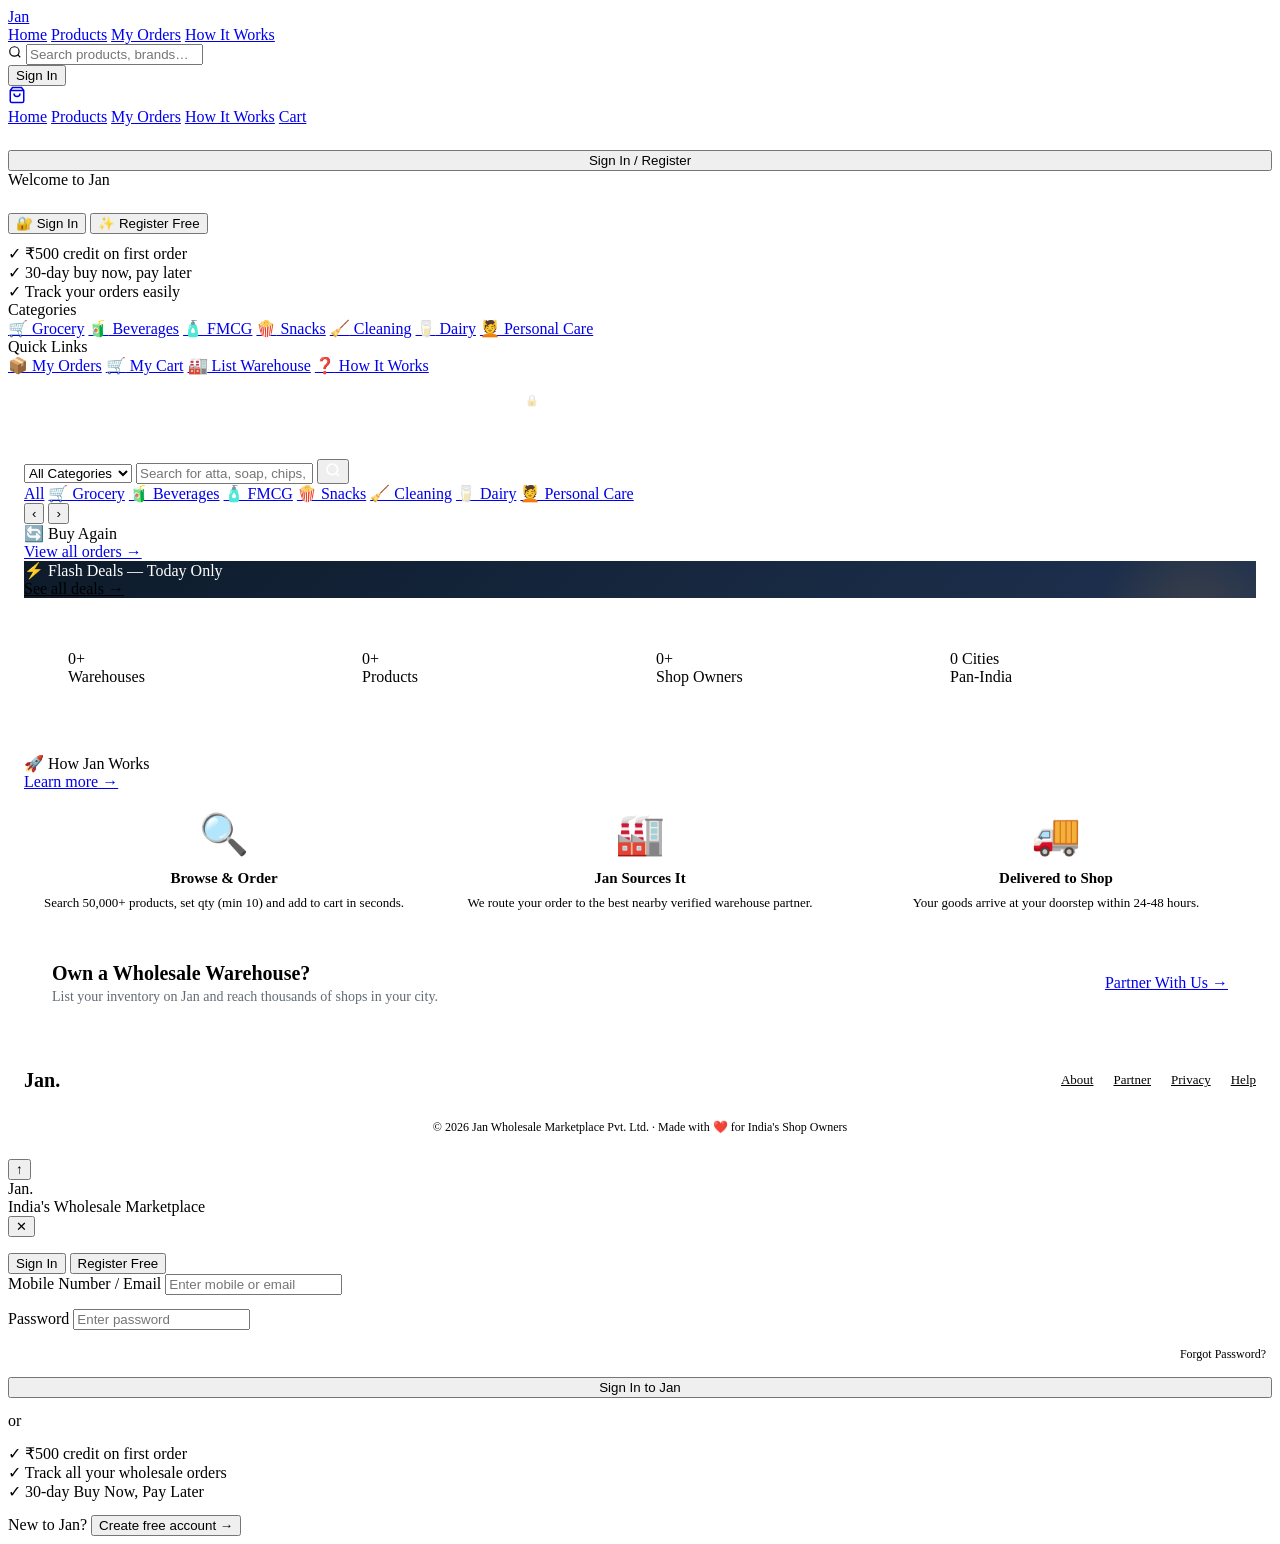
==== index.html @ 2cbeded2 "Add files via upload" ====
<!DOCTYPE html>
<html lang="en">
<head>
  <meta charset="UTF-8" />
  <meta name="viewport" content="width=device-width, initial-scale=1.0" />
  <title>Jan — India's Wholesale Marketplace for Small Shops</title>
  <meta name="description" content="Jan connects small retail shops with hundreds of wholesale warehouses. Order groceries, FMCG, beverages & more at wholesale prices with doorstep delivery." />
  <link rel="stylesheet" href="css/style.css" />
  <link rel="stylesheet" href="css/amazon.css" />
</head>
<body>

<!-- ══════════════════════════════════════════
     NAVBAR
══════════════════════════════════════════ -->
<nav class="navbar scrolled" id="navbar">
  <div class="navbar-inner">
    <a href="index.html" class="nav-logo" id="brand-logo">
      Jan<div class="logo-dot"></div>
    </a>
    <div class="nav-links">
      <a href="index.html"   class="nav-link active" id="nav-home">Home</a>
      <a href="products.html" class="nav-link" id="nav-products">Products</a>
      <a href="purchases.html" class="nav-link" id="nav-orders">My Orders</a>
      <a href="about.html"   class="nav-link" id="nav-about">How It Works</a>
    </div>

    <!-- Global search bar in nav -->
    <div class="nav-search" style="width:300px">
      <svg width="14" height="14" fill="none" stroke="currentColor" stroke-width="2" viewBox="0 0 24 24"><circle cx="11" cy="11" r="8"/><path d="M21 21l-4.35-4.35"/></svg>
      <input type="text" placeholder="Search products, brands…" id="nav-search-input"
        oninput="homepageSearch(this.value)" />
    </div>

    <div class="nav-actions">
      <!-- User widget (guest or logged in) -->
      <div id="nav-user-widget">
        <button class="btn btn-primary btn-sm" onclick="openAuthModal('login')" id="nav-signin-btn">Sign In</button>
      </div>
      <a href="cart.html" class="nav-cart-btn" id="nav-cart-btn" aria-label="Cart">
        <svg width="18" height="18" fill="none" stroke="currentColor" stroke-width="2" viewBox="0 0 24 24"><path d="M6 2L3 6v14a2 2 0 002 2h14a2 2 0 002-2V6l-3-4z"/><line x1="3" y1="6" x2="21" y2="6"/><path d="M16 10a4 4 0 01-8 0"/></svg>
        <span class="cart-badge" style="display:none">0</span>
      </a>
    </div>
    <div class="hamburger" id="hamburger"><span></span><span></span><span></span></div>
  </div>
</nav>

<!-- Mobile Nav -->
<div class="mobile-nav" id="mobile-nav">
  <a href="index.html"     class="nav-link">Home</a>
  <a href="products.html"  class="nav-link">Products</a>
  <a href="purchases.html" class="nav-link">My Orders</a>
  <a href="about.html"     class="nav-link">How It Works</a>
  <a href="cart.html"      class="nav-link">Cart</a>
  <div style="margin-top:auto;padding-top:24px;display:flex;flex-direction:column;gap:8px">
    <button class="btn btn-primary btn-full" onclick="openAuthModal('login');mobileNav?.classList.remove('open')" id="mnav-signin">Sign In / Register</button>
  </div>
</div>

<!-- ══════════════════════════════════════════
     MAIN AMAZON-STYLE LAYOUT
══════════════════════════════════════════ -->
<div class="homepage-layout">

  <!-- ── LEFT SIDEBAR ── -->
  <aside class="home-sidebar" id="home-sidebar">

    <!-- Profile / Auth Widget -->
    <div class="sidebar-profile">
      <div id="sidebar-profile">
        <!-- Rendered by JS -->
        <div class="profile-guest">
          <div class="profile-greeting">Welcome to Jan</div>
          <div style="color:rgba(255,255,255,0.6);font-size:13px;margin-bottom:8px">Sign in for the best wholesale prices</div>
          <div class="sidebar-auth-btns">
            <button class="sidebar-btn sidebar-btn-primary" onclick="openAuthModal('login')" id="sidebar-login-btn">🔐 Sign In</button>
            <button class="sidebar-btn sidebar-btn-secondary" onclick="openAuthModal('register')" id="sidebar-register-btn">✨ Register Free</button>
          </div>
          <div class="auth-benefits" style="margin-top:10px">
            <div class="auth-benefit"><span class="icon">✓</span> ₹500 credit on first order</div>
            <div class="auth-benefit"><span class="icon">✓</span> 30-day buy now, pay later</div>
            <div class="auth-benefit"><span class="icon">✓</span> Track your orders easily</div>
          </div>
        </div>
      </div>
    </div>

    <!-- Category Navigation -->
    <div class="sidebar-nav-section">
      <div class="sidebar-nav-label">Categories</div>
      <a href="#sec-grocery"       class="sidebar-nav-item" id="snav-grocery"><span class="icon">🛒</span> Grocery</a>
      <a href="#sec-beverages"     class="sidebar-nav-item" id="snav-bev"><span class="icon">🧃</span> Beverages</a>
      <a href="#sec-fmcg"          class="sidebar-nav-item" id="snav-fmcg"><span class="icon">🧴</span> FMCG</a>
      <a href="#sec-snacks"        class="sidebar-nav-item" id="snav-snacks"><span class="icon">🍿</span> Snacks</a>
      <a href="#sec-cleaning"      class="sidebar-nav-item" id="snav-clean"><span class="icon">🧹</span> Cleaning</a>
      <a href="#sec-dairy"         class="sidebar-nav-item" id="snav-dairy"><span class="icon">🥛</span> Dairy</a>
      <a href="#sec-personal-care" class="sidebar-nav-item" id="snav-pc"><span class="icon">💆</span> Personal Care</a>
    </div>

    <!-- Quick Links -->
    <div class="sidebar-nav-section">
      <div class="sidebar-nav-label">Quick Links</div>
      <a href="purchases.html"       class="sidebar-nav-item" id="snav-orders"><span class="icon">📦</span> My Orders</a>
      <a href="cart.html"            class="sidebar-nav-item" id="snav-cart"><span class="icon">🛒</span> My Cart</a>
      <a href="about.html#partner"   class="sidebar-nav-item" id="snav-partner"><span class="icon">🏭</span> List Warehouse</a>
      <a href="about.html"           class="sidebar-nav-item" id="snav-how"><span class="icon">❓</span> How It Works</a>
    </div>

    <!-- Trust Badge at bottom -->
    <div style="padding:16px;margin-top:auto;border-top:1px solid rgba(255,255,255,0.08)">
      <div style="font-size:11px;color:rgba(255,255,255,0.3);text-align:center;line-height:1.6">
        🔒 Secure Payments · GST Invoice · 7-Day Returns<br>
        <span style="color:var(--amber)">500+</span> Verified Warehouses
      </div>
    </div>
  </aside>

  <!-- ── MAIN CONTENT ── -->
  <main class="home-main" id="home-main">
    <div style="padding:16px">

      <!-- Search Bar -->
      <div class="home-search-bar">
        <select id="search-category-select">
          <option value="all">All Categories</option>
          <option value="grocery">Grocery</option>
          <option value="beverages">Beverages</option>
          <option value="fmcg">FMCG</option>
          <option value="snacks">Snacks</option>
          <option value="cleaning">Cleaning</option>
          <option value="dairy">Dairy</option>
          <option value="personal-care">Personal Care</option>
        </select>
        <input type="text" id="home-search" placeholder="Search for atta, soap, chips, shampoo…" oninput="homepageSearch(this.value)" />
        <button class="home-search-btn" onclick="homepageSearch(document.getElementById('home-search').value)" aria-label="Search">
          <svg width="16" height="16" fill="none" stroke="white" stroke-width="2.5" viewBox="0 0 24 24"><circle cx="11" cy="11" r="8"/><path d="M21 21l-4.35-4.35"/></svg>
        </button>
      </div>

      <!-- Category Pills -->
      <div class="cat-pills" id="cat-pills">
        <a class="cat-pill active" id="pill-all" data-cat="all" onclick="filterHomeSection('all');return false" href="#">All</a>
        <a class="cat-pill" id="pill-grocery" data-cat="grocery" href="#sec-grocery">🛒 Grocery</a>
        <a class="cat-pill" id="pill-bev" data-cat="beverages" href="#sec-beverages">🧃 Beverages</a>
        <a class="cat-pill" id="pill-fmcg" data-cat="fmcg" href="#sec-fmcg">🧴 FMCG</a>
        <a class="cat-pill" id="pill-snacks" data-cat="snacks" href="#sec-snacks">🍿 Snacks</a>
        <a class="cat-pill" id="pill-cleaning" data-cat="cleaning" href="#sec-cleaning">🧹 Cleaning</a>
        <a class="cat-pill" id="pill-dairy" data-cat="dairy" href="#sec-dairy">🥛 Dairy</a>
        <a class="cat-pill" id="pill-pc" data-cat="personal-care" href="#sec-personal-care">💆 Personal Care</a>
      </div>

      <!-- Hero Banner Slider -->
      <div class="hero-banner-slider">
        <div class="hero-slides" id="hero-slides">
          <!-- Rendered by JS -->
        </div>
        <button class="slider-prev" onclick="goSlide(slideIndex-1)" aria-label="Previous">‹</button>
        <button class="slider-next" onclick="goSlide(slideIndex+1)" aria-label="Next">›</button>
        <div class="slider-dots" id="slider-dots"></div>
      </div>

      <!-- ── BUY AGAIN / Previously Purchased ── -->
      <div class="home-section" id="buy-again-section">
        <div class="home-section-header">
          <div class="home-section-title">🔄 Buy Again</div>
          <a href="purchases.html" class="home-section-link" id="view-all-orders-link">View all orders →</a>
        </div>
        <div class="buy-again-scroll" id="buy-again-container">
          <!-- Rendered by JS -->
        </div>
      </div>

      <!-- ── FLASH DEALS ── -->
      <div class="home-section" style="background:linear-gradient(135deg,#0D1B2A,#1E3150);border:none;position:relative;overflow:hidden" id="flash-deals">
        <div style="position:absolute;top:-40px;right:-40px;width:200px;height:200px;border-radius:50%;background:radial-gradient(circle,rgba(244,162,37,0.15) 0%,transparent 70%)"></div>
        <div class="home-section-header" style="position:relative;z-index:1">
          <div class="home-section-title" style="color:#fff">⚡ Flash Deals — Today Only</div>
          <a href="products.html" class="home-section-link" style="color:var(--amber)" id="flash-deals-link">See all deals →</a>
        </div>
        <div class="amz-products-grid" style="position:relative;z-index:1" id="flash-deals-grid">
          <!-- Rendered below by inline script -->
        </div>
      </div>

      <!-- ── CATEGORY SECTIONS (rendered by JS) ── -->
      <div id="category-sections">
        <!-- Rendered by main.js renderHomepageProducts() -->
      </div>

      <!-- ── STATS STRIP ── -->
      <div style="background:var(--navy);border-radius:var(--radius-lg);padding:28px;display:grid;grid-template-columns:repeat(4,1fr);gap:0;margin-bottom:16px" id="stats-strip">
        <div class="stat-item fade-in" data-count="500" data-suffix="+" style="padding:24px 16px">
          <div class="stat-number"><span class="num">0</span><span class="suffix">+</span></div>
          <div class="stat-label">Warehouses</div>
        </div>
        <div class="stat-item fade-in fade-in-delay-1" data-count="50000" data-suffix="+" style="padding:24px 16px">
          <div class="stat-number"><span class="num">0</span><span class="suffix">+</span></div>
          <div class="stat-label">Products</div>
        </div>
        <div class="stat-item fade-in fade-in-delay-2" data-count="250000" data-suffix="+" style="padding:24px 16px">
          <div class="stat-number"><span class="num">0</span><span class="suffix">+</span></div>
          <div class="stat-label">Shop Owners</div>
        </div>
        <div class="stat-item fade-in fade-in-delay-3" data-count="120" data-suffix=" Cities" style="padding:24px 16px">
          <div class="stat-number"><span class="num">0</span><span class="suffix"> Cities</span></div>
          <div class="stat-label">Pan-India</div>
        </div>
      </div>

      <!-- ── HOW IT WORKS COMPACT ── -->
      <div class="home-section">
        <div class="home-section-header">
          <div class="home-section-title">🚀 How Jan Works</div>
          <a href="about.html" class="home-section-link" id="how-link">Learn more →</a>
        </div>
        <div style="display:grid;grid-template-columns:repeat(3,1fr);gap:16px">
          <div style="text-align:center;padding:20px 16px">
            <div style="font-size:40px;margin-bottom:12px">🔍</div>
            <div style="font-family:var(--font-head);font-size:15px;font-weight:700;color:var(--navy);margin-bottom:6px">Browse & Order</div>
            <div style="font-size:13px;color:var(--grey-500);line-height:1.6">Search 50,000+ products, set qty (min 10) and add to cart in seconds.</div>
          </div>
          <div style="text-align:center;padding:20px 16px;border-left:1px solid var(--grey-100);border-right:1px solid var(--grey-100)">
            <div style="font-size:40px;margin-bottom:12px">🏭</div>
            <div style="font-family:var(--font-head);font-size:15px;font-weight:700;color:var(--navy);margin-bottom:6px">Jan Sources It</div>
            <div style="font-size:13px;color:var(--grey-500);line-height:1.6">We route your order to the best nearby verified warehouse partner.</div>
          </div>
          <div style="text-align:center;padding:20px 16px">
            <div style="font-size:40px;margin-bottom:12px">🚚</div>
            <div style="font-family:var(--font-head);font-size:15px;font-weight:700;color:var(--navy);margin-bottom:6px">Delivered to Shop</div>
            <div style="font-size:13px;color:var(--grey-500);line-height:1.6">Your goods arrive at your doorstep within 24-48 hours.</div>
          </div>
        </div>
      </div>

      <!-- ── PARTNER CTA ── -->
      <div style="background:linear-gradient(135deg,var(--amber),var(--amber-dark));border-radius:var(--radius-lg);padding:28px;display:flex;align-items:center;justify-content:space-between;gap:20px;flex-wrap:wrap;margin-bottom:16px">
        <div>
          <div style="font-family:var(--font-head);font-size:20px;font-weight:800;color:var(--navy)">Own a Wholesale Warehouse?</div>
          <div style="font-size:14px;color:rgba(13,27,42,0.65);margin-top:4px">List your inventory on Jan and reach thousands of shops in your city.</div>
        </div>
        <a href="about.html#partner" class="btn btn-dark" id="partner-cta-btn">Partner With Us →</a>
      </div>

      <!-- Footer -->
      <footer style="padding:20px 0 8px">
        <div style="display:flex;align-items:center;justify-content:space-between;flex-wrap:wrap;gap:12px;padding-bottom:16px;border-bottom:1px solid var(--grey-100)">
          <div style="font-family:var(--font-head);font-size:20px;font-weight:900;color:var(--navy)">Jan<span style="color:var(--amber)">.</span></div>
          <div style="display:flex;gap:20px;flex-wrap:wrap">
            <a href="about.html" style="font-size:13px;color:var(--grey-500)">About</a>
            <a href="about.html#partner" style="font-size:13px;color:var(--grey-500)">Partner</a>
            <a href="#" style="font-size:13px;color:var(--grey-500)">Privacy</a>
            <a href="#" style="font-size:13px;color:var(--grey-500)">Help</a>
          </div>
        </div>
        <div style="font-size:12px;color:var(--grey-500);text-align:center;padding-top:12px">
          © 2026 Jan Wholesale Marketplace Pvt. Ltd. · Made with ❤️ for India's Shop Owners
        </div>
      </footer>

    </div><!-- /padding -->
  </main>
</div><!-- /homepage-layout -->

<button class="scroll-top" id="scroll-top-btn" aria-label="Scroll to top">↑</button>

<!-- ══════════════════════════════════════════
     AUTH MODAL
══════════════════════════════════════════ -->
<div class="auth-overlay" id="auth-overlay">
  <div class="auth-modal" id="auth-modal">
    <div class="auth-modal-header">
      <div class="auth-modal-logo">Jan<span>.</span></div>
      <div class="auth-modal-tagline">India's Wholesale Marketplace</div>
      <button class="auth-close" onclick="closeAuthModal()" aria-label="Close">✕</button>
      <div class="auth-tabs" style="margin-top:16px">
        <button class="auth-tab active" data-tab="login" onclick="switchAuthTab('login')" id="tab-login">Sign In</button>
        <button class="auth-tab" data-tab="register" onclick="switchAuthTab('register')" id="tab-register">Register Free</button>
      </div>
    </div>
    <div class="auth-modal-body">

      <!-- LOGIN -->
      <form class="auth-form" id="login-form-section" style="display:flex;flex-direction:column;gap:14px">
        <div class="form-group">
          <label class="form-label" for="login-mobile">Mobile Number / Email</label>
          <input class="auth-input" type="text" id="login-mobile" placeholder="Enter mobile or email" required />
        </div>
        <div class="form-group">
          <label class="form-label" for="login-pass">Password</label>
          <input class="auth-input" type="password" id="login-pass" placeholder="Enter password" required />
        </div>
        <div style="text-align:right"><button type="button" style="background:none;border:none;font-size:12px;color:var(--amber-dark);cursor:pointer;font-family:var(--font-body)">Forgot Password?</button></div>
        <button type="submit" class="auth-submit-btn" id="login-submit-btn" onclick="handleLogin(event)">Sign In to Jan</button>
        <div class="auth-divider">or</div>
        <div class="auth-benefits">
          <div class="auth-benefit"><span class="icon">✓</span> ₹500 credit on first order</div>
          <div class="auth-benefit"><span class="icon">✓</span> Track all your wholesale orders</div>
          <div class="auth-benefit"><span class="icon">✓</span> 30-day Buy Now, Pay Later</div>
        </div>
        <div class="auth-switch">New to Jan? <button type="button" onclick="switchAuthTab('register')">Create free account →</button></div>
      </form>

      <!-- REGISTER -->
      <form class="auth-form" id="register-form-section" style="display:none;flex-direction:column;gap:14px">
        <div style="display:grid;grid-template-columns:1fr 1fr;gap:12px">
          <div class="form-group" style="grid-column:1/-1">
            <label class="form-label" for="reg-name">Your Full Name *</label>
            <input class="auth-input" type="text" id="reg-name" placeholder="e.g. Ramesh Kumar" required />
          </div>
          <div class="form-group" style="grid-column:1/-1">
            <label class="form-label" for="reg-shop">Shop Name *</label>
            <input class="auth-input" type="text" id="reg-shop" placeholder="e.g. Raju General Store" required />
          </div>
          <div class="form-group">
            <label class="form-label" for="reg-mobile">Mobile *</label>
            <input class="auth-input" type="tel" id="reg-mobile" placeholder="10-digit mobile" maxlength="10" required />
          </div>
          <div class="form-group">
            <label class="form-label" for="reg-city">City *</label>
            <input class="auth-input" type="text" id="reg-city" placeholder="Your city" required />
          </div>
          <div class="form-group" style="grid-column:1/-1">
            <label class="form-label" for="reg-pass">Password * (min 6 chars)</label>
            <input class="auth-input" type="password" id="reg-pass" placeholder="Create a strong password" required minlength="6" />
          </div>
        </div>
        <button type="submit" class="auth-submit-btn" id="register-submit-btn" onclick="handleRegister(event)">🎉 Create Free Account</button>
        <div class="auth-switch">Already have an account? <button type="button" onclick="switchAuthTab('login')">Sign In →</button></div>
      </form>

    </div>
  </div>
</div>

<script src="js/main.js"></script>
<script>
  // Flash deals section (top 4 discounted products)
  document.addEventListener('DOMContentLoaded', () => {
    const flashGrid = document.getElementById('flash-deals-grid');
    if (flashGrid) {
      const deals = PRODUCTS.filter(p => p.oldPrice > p.price).slice(0, 4);
      flashGrid.innerHTML = deals.map(p => buildAmzCard(p)).join('');
    }

    // Category search filter integration
    document.getElementById('search-category-select')?.addEventListener('change', function() {
      const cat = this.value;
      if (cat !== 'all') filterByCategory(cat);
    });
  });

  function filterHomeSection(cat) {
    document.querySelectorAll('.cat-pill').forEach(p => p.classList.toggle('active', p.dataset.cat === cat));
    const sections = document.querySelectorAll('.home-section[id^="sec-"]');
    sections.forEach(s => {
      s.style.display = (cat === 'all' || s.id === 'sec-' + cat) ? '' : 'none';
    });
  }
</script>
</body>
</html>
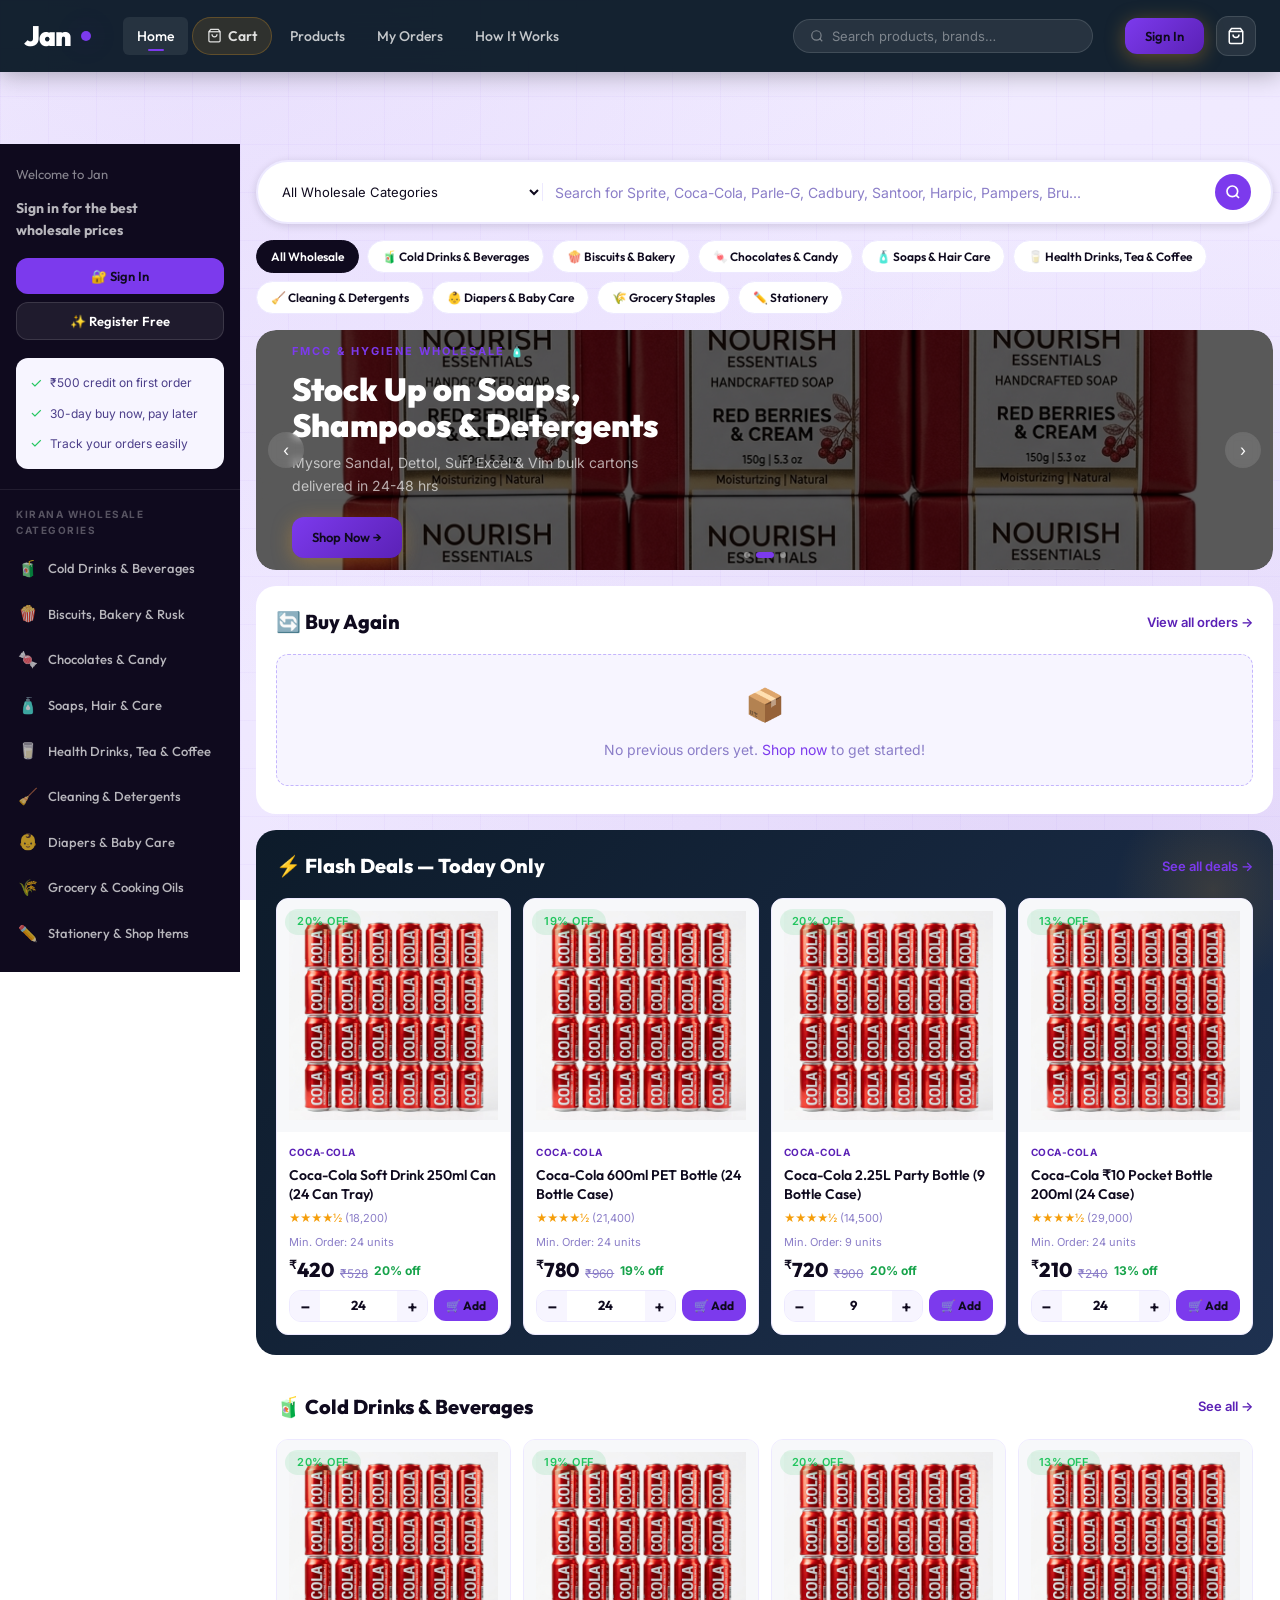
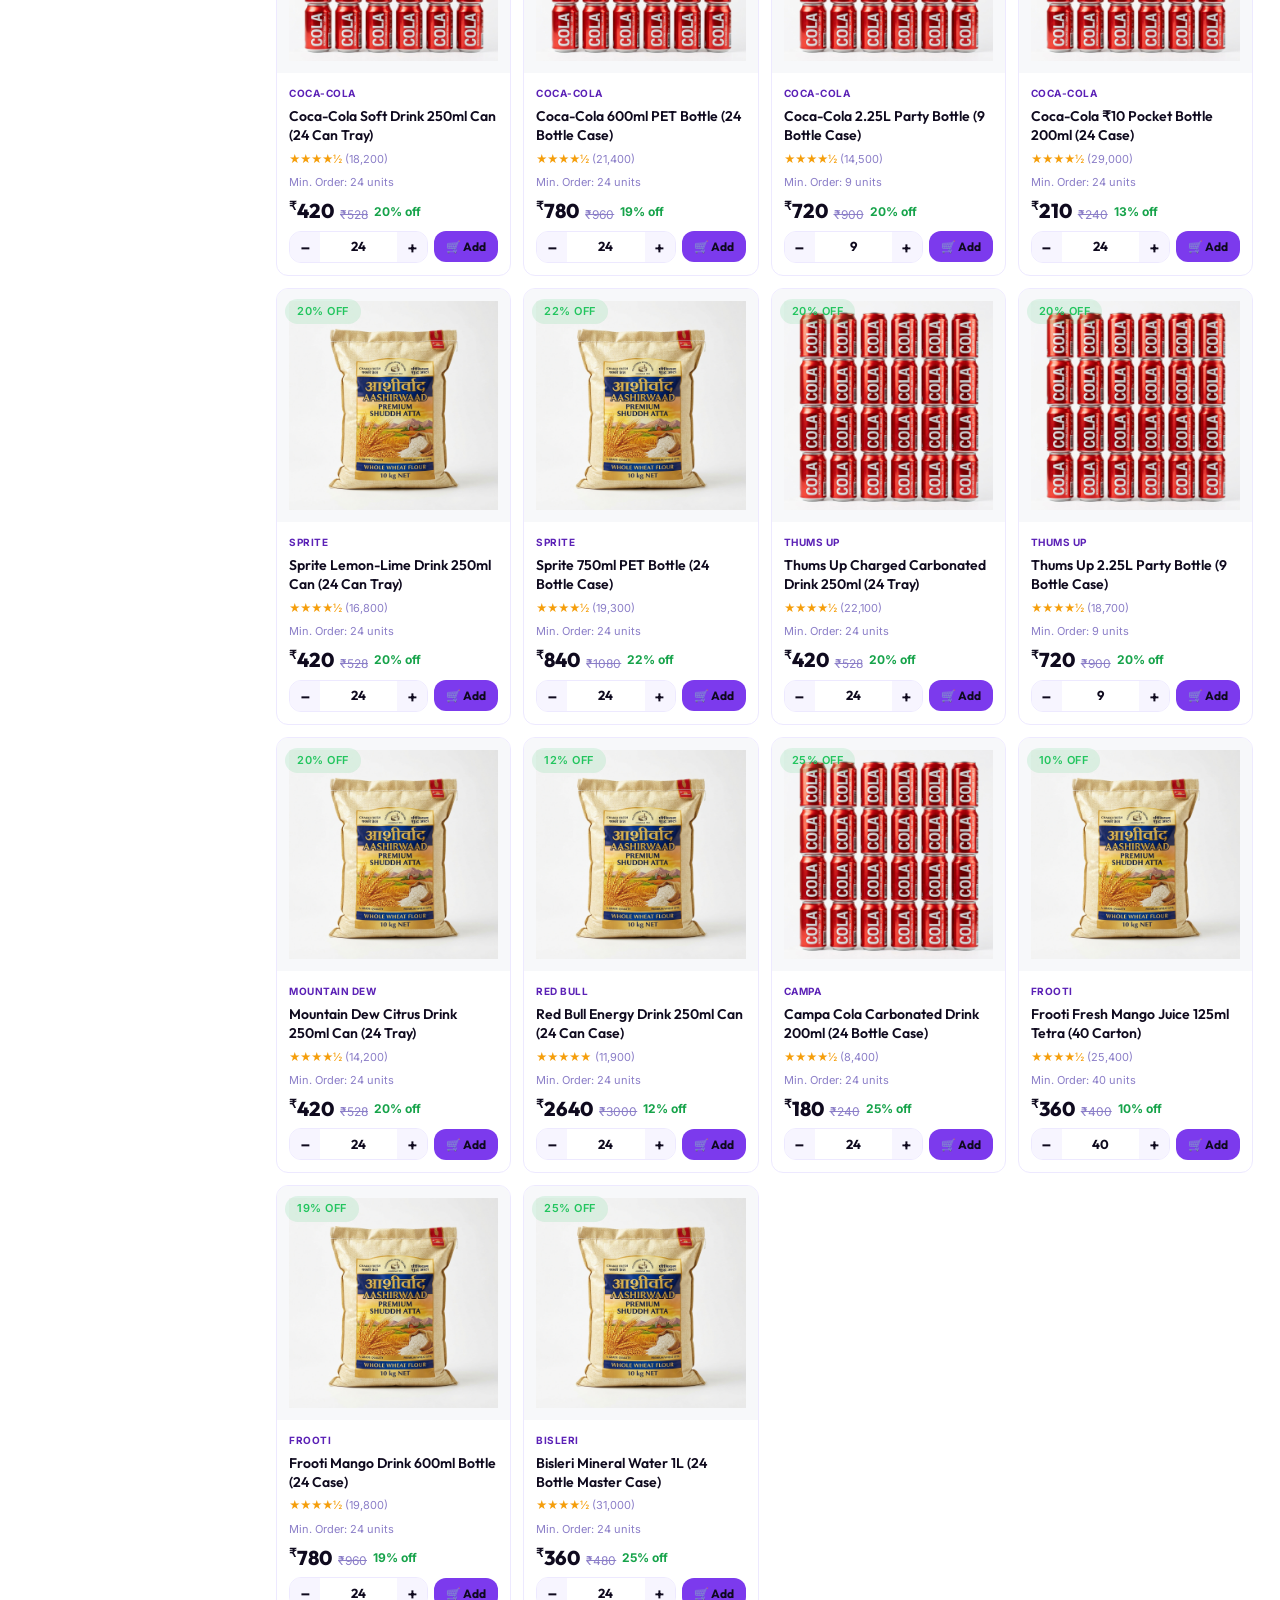
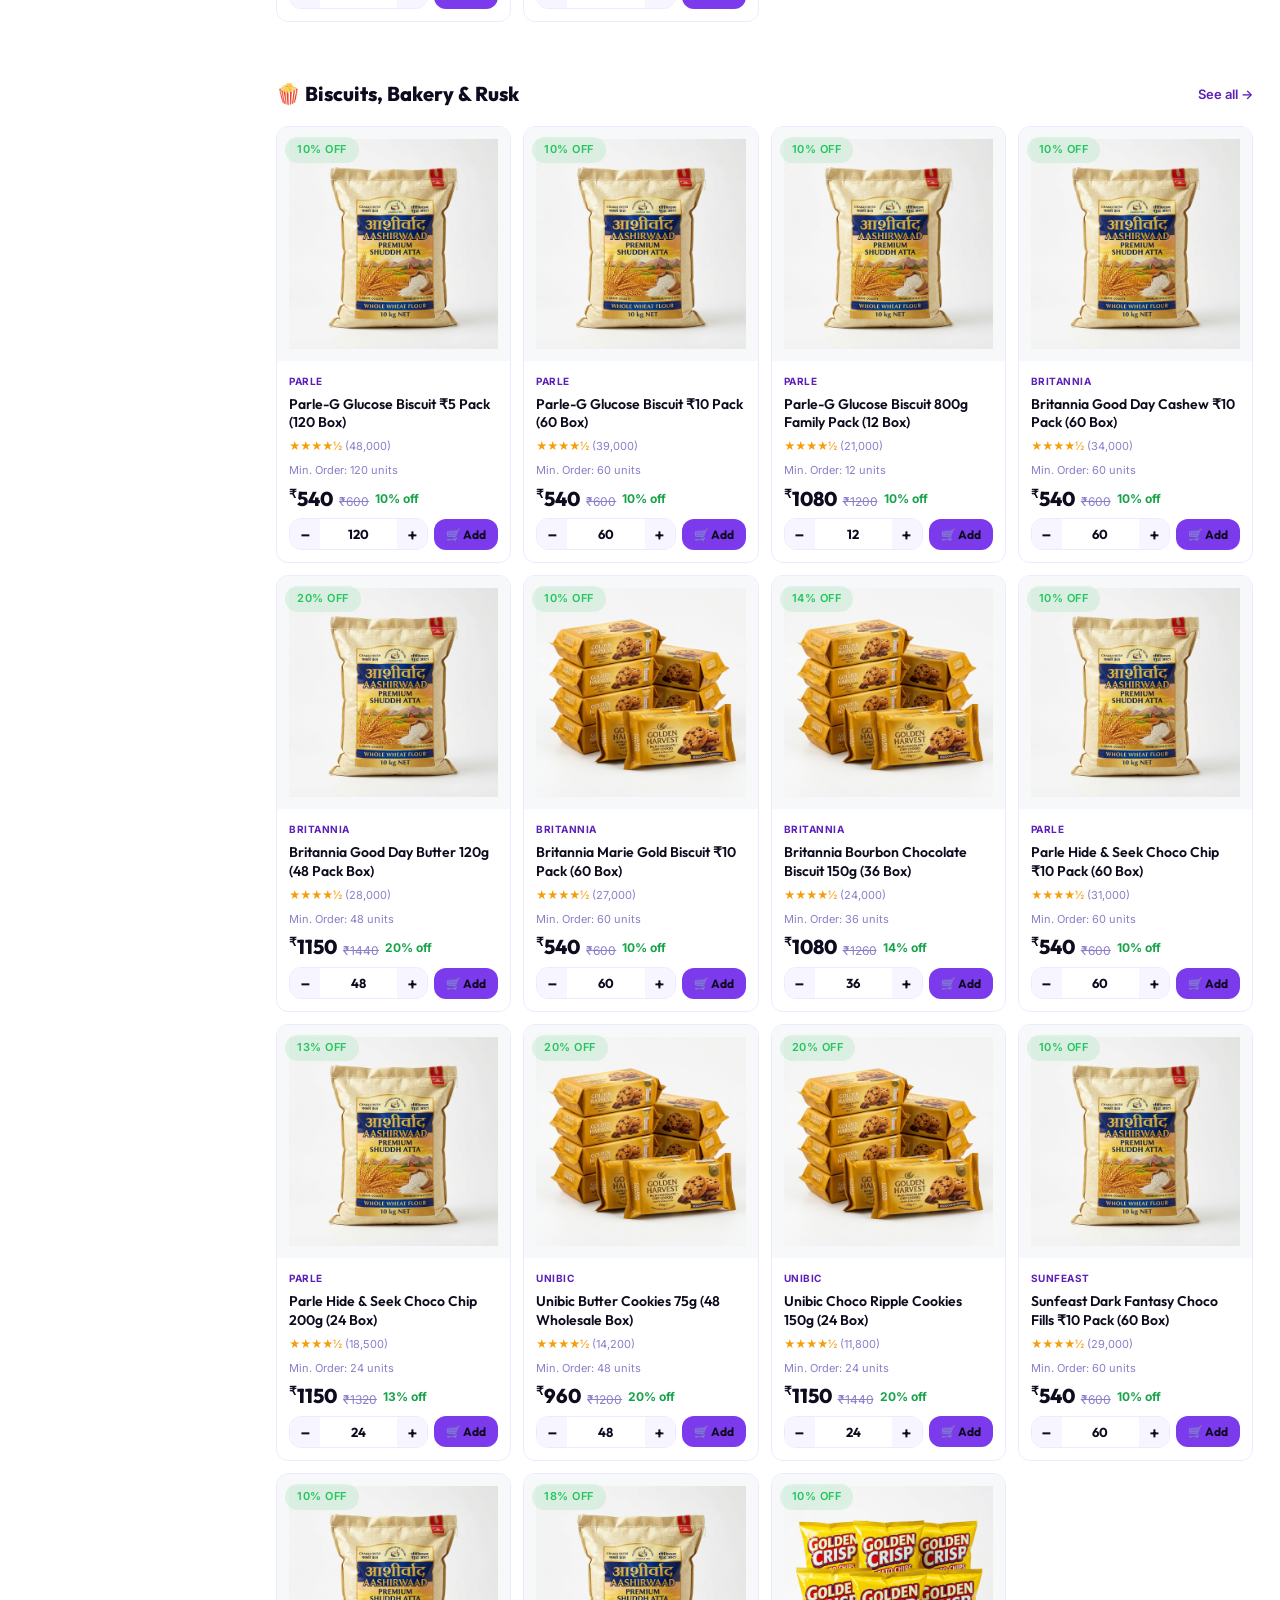
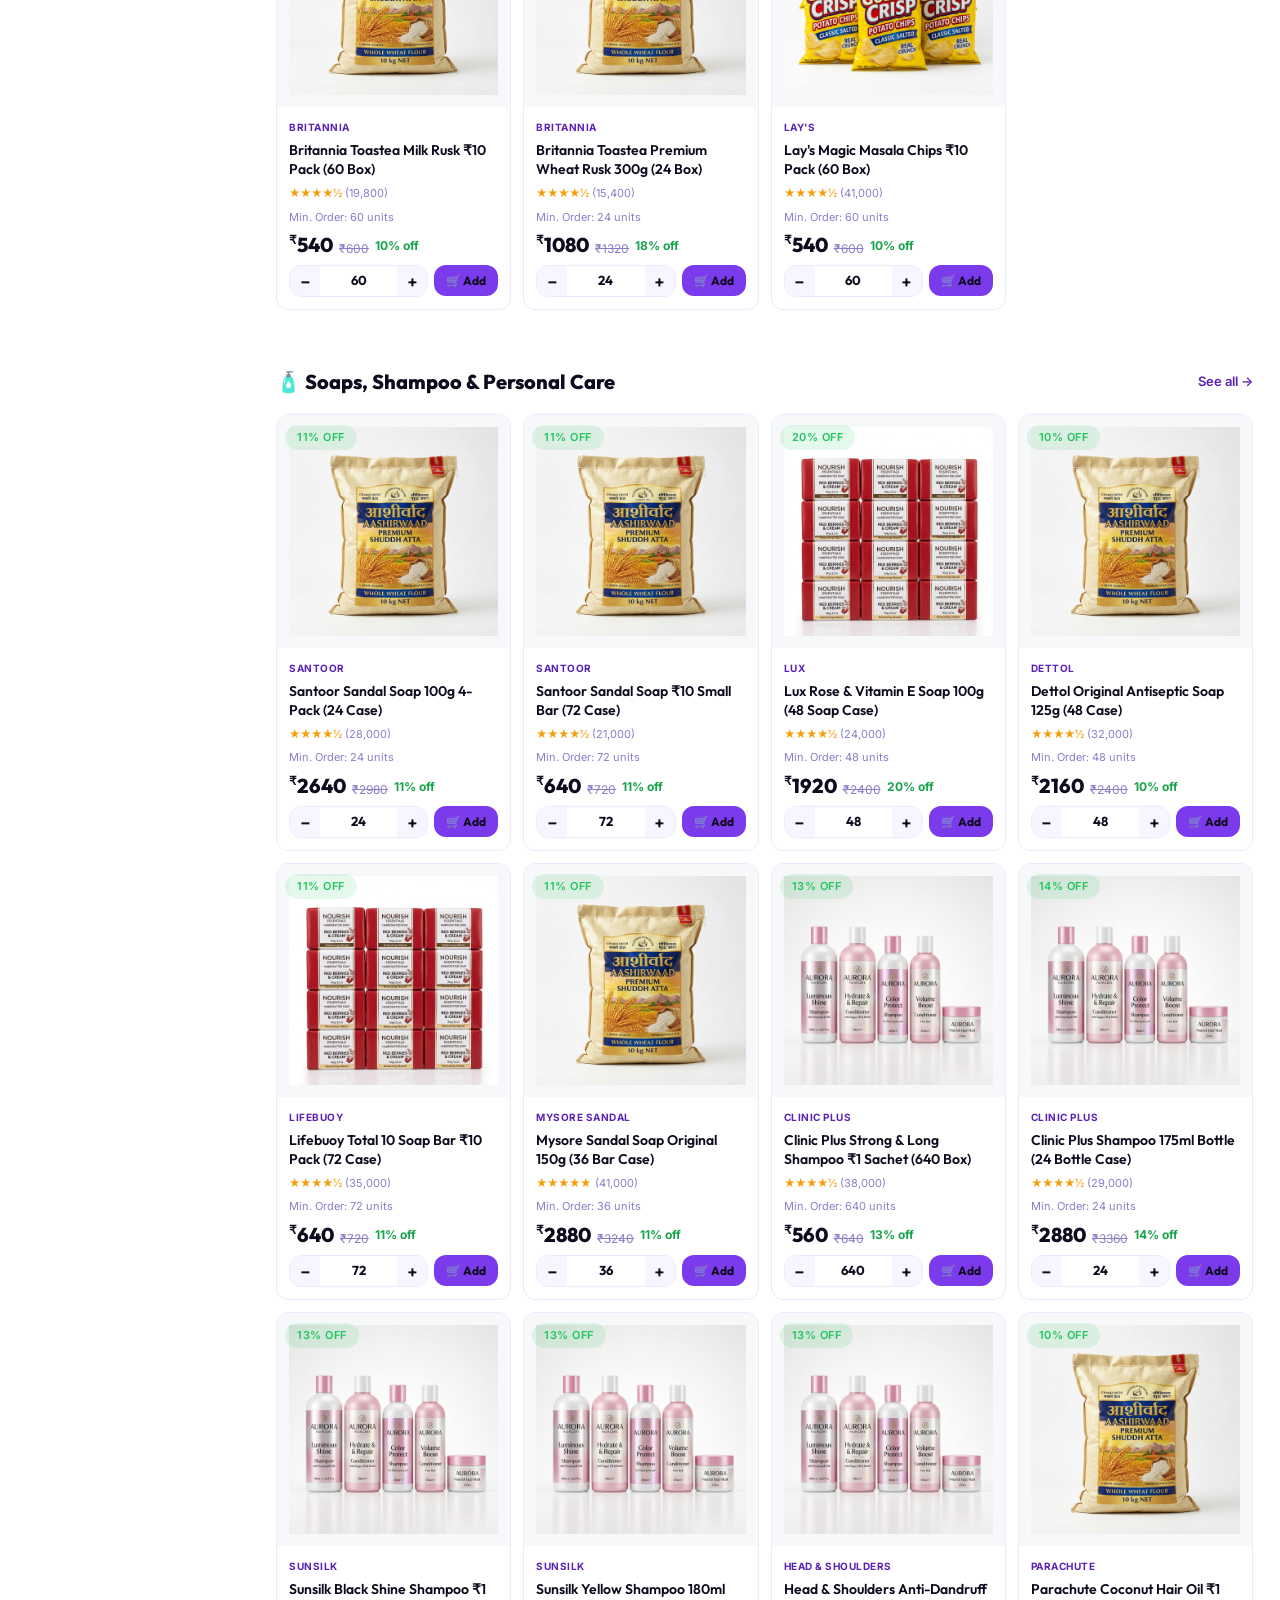
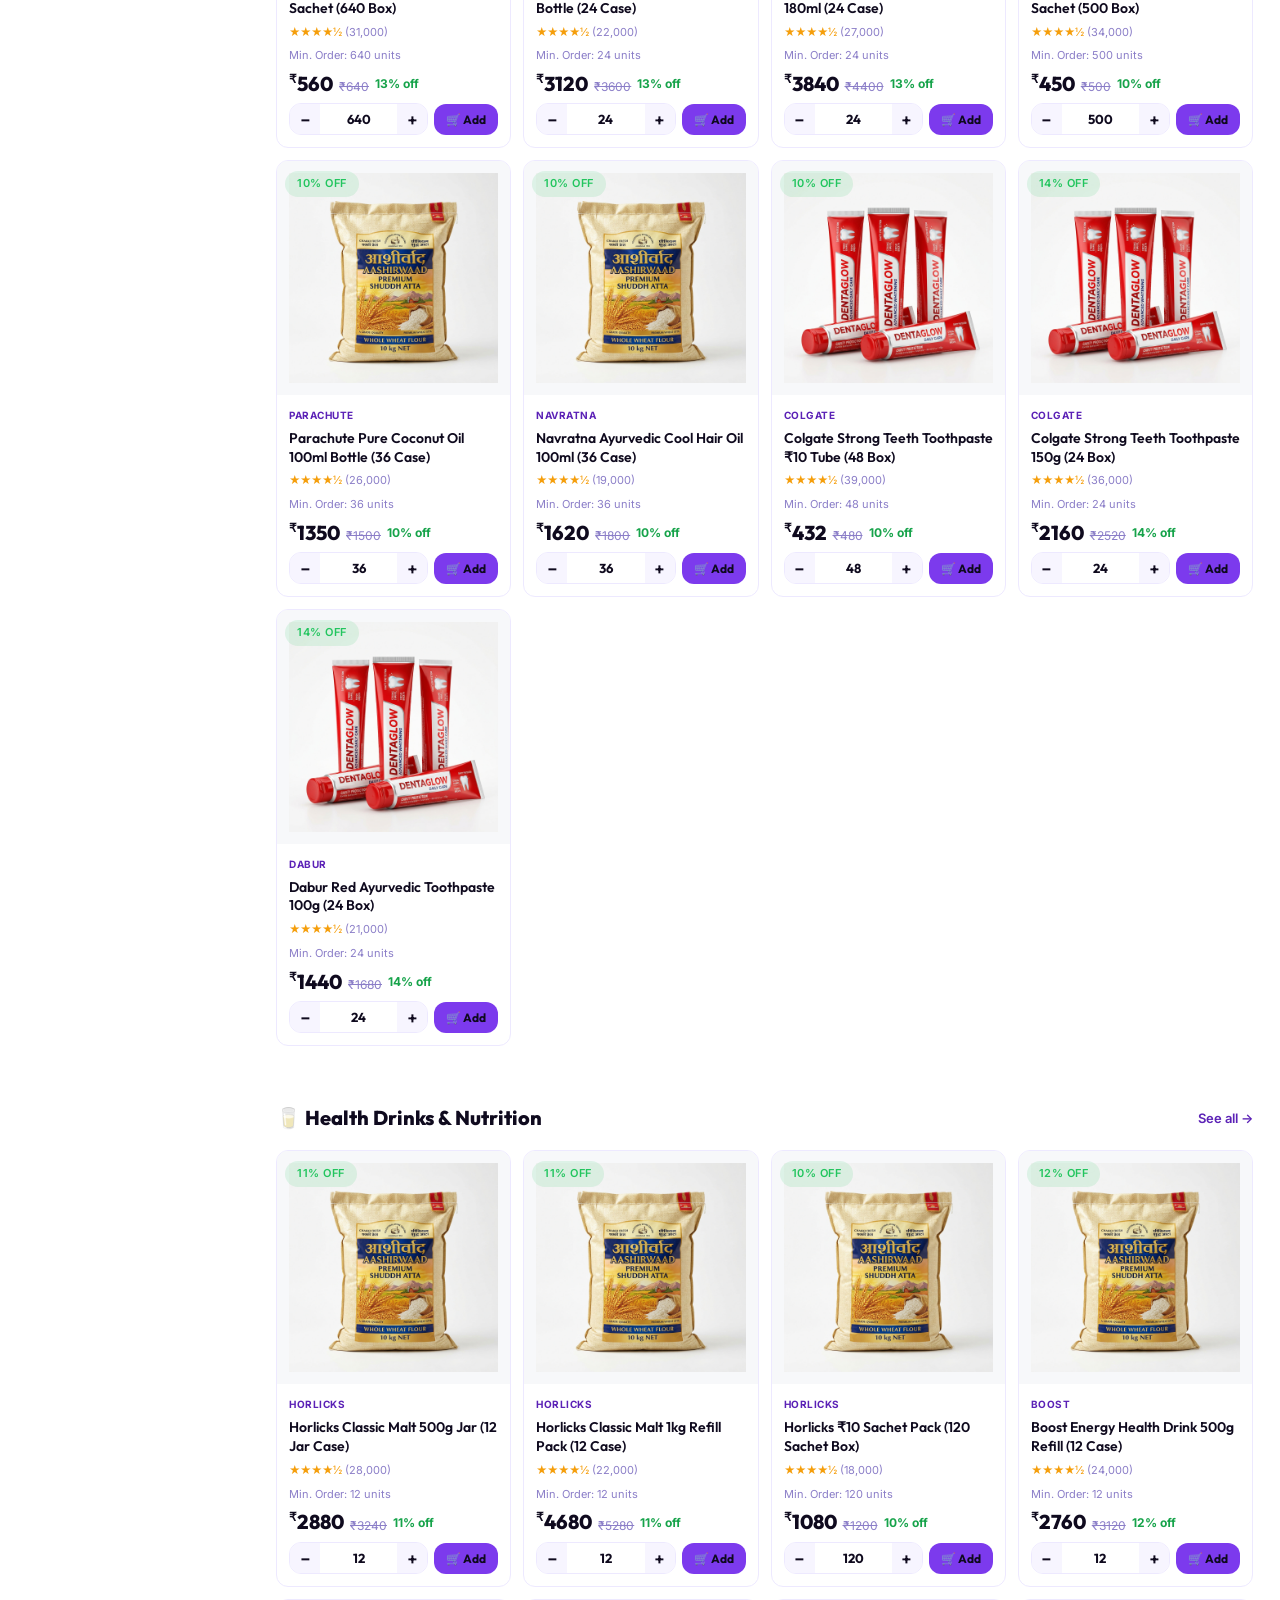
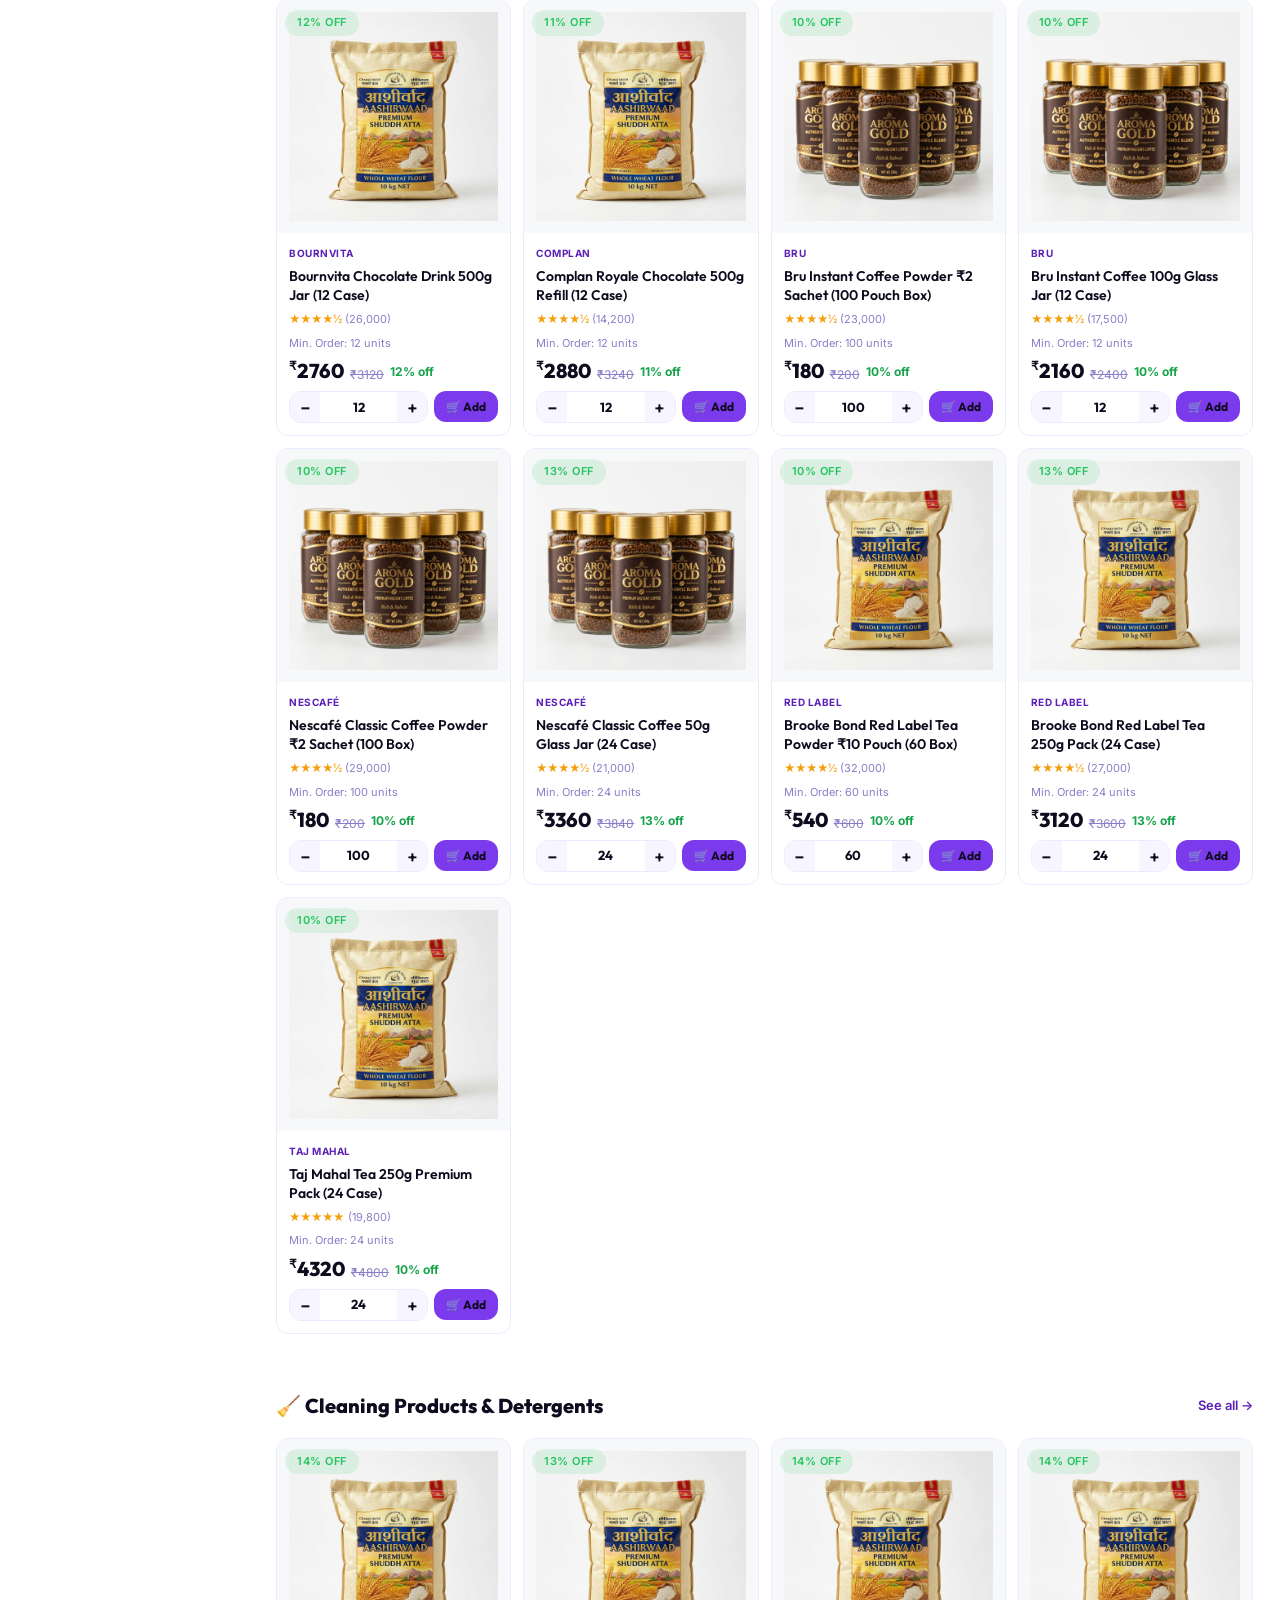
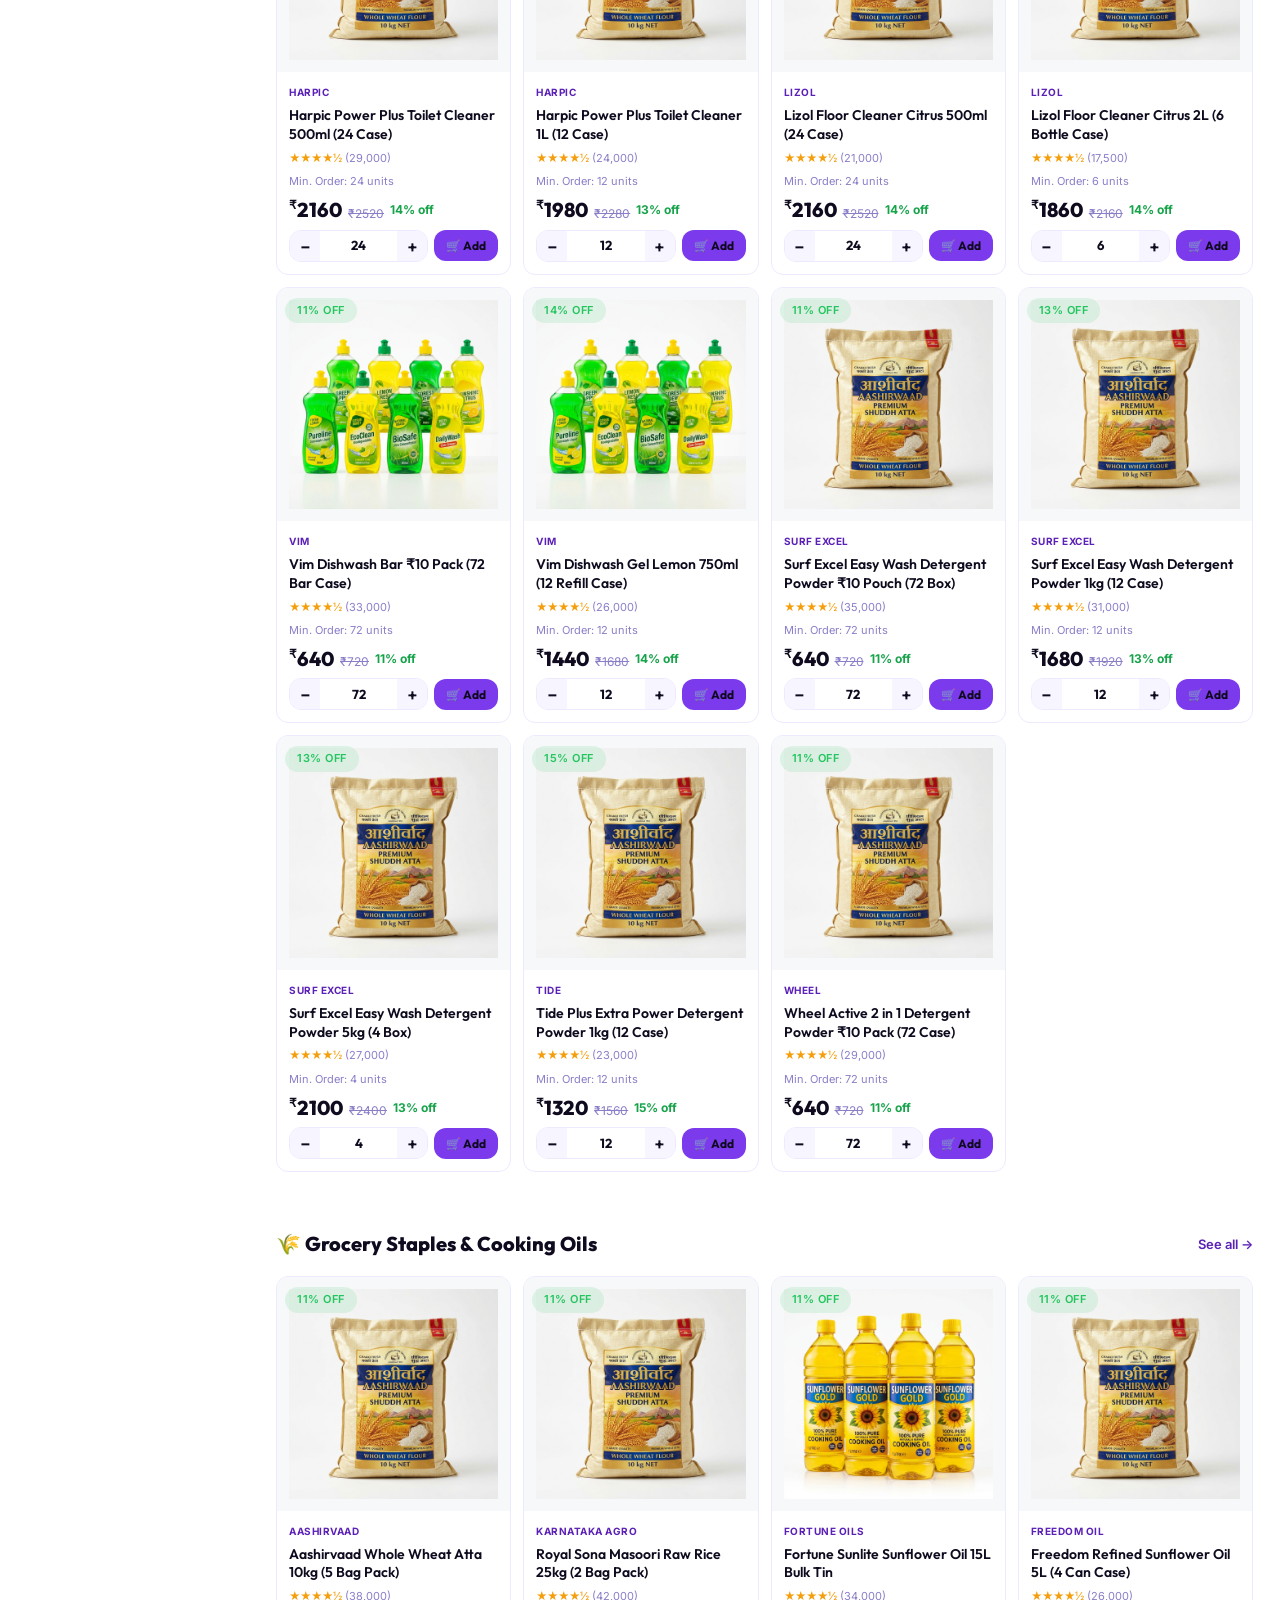
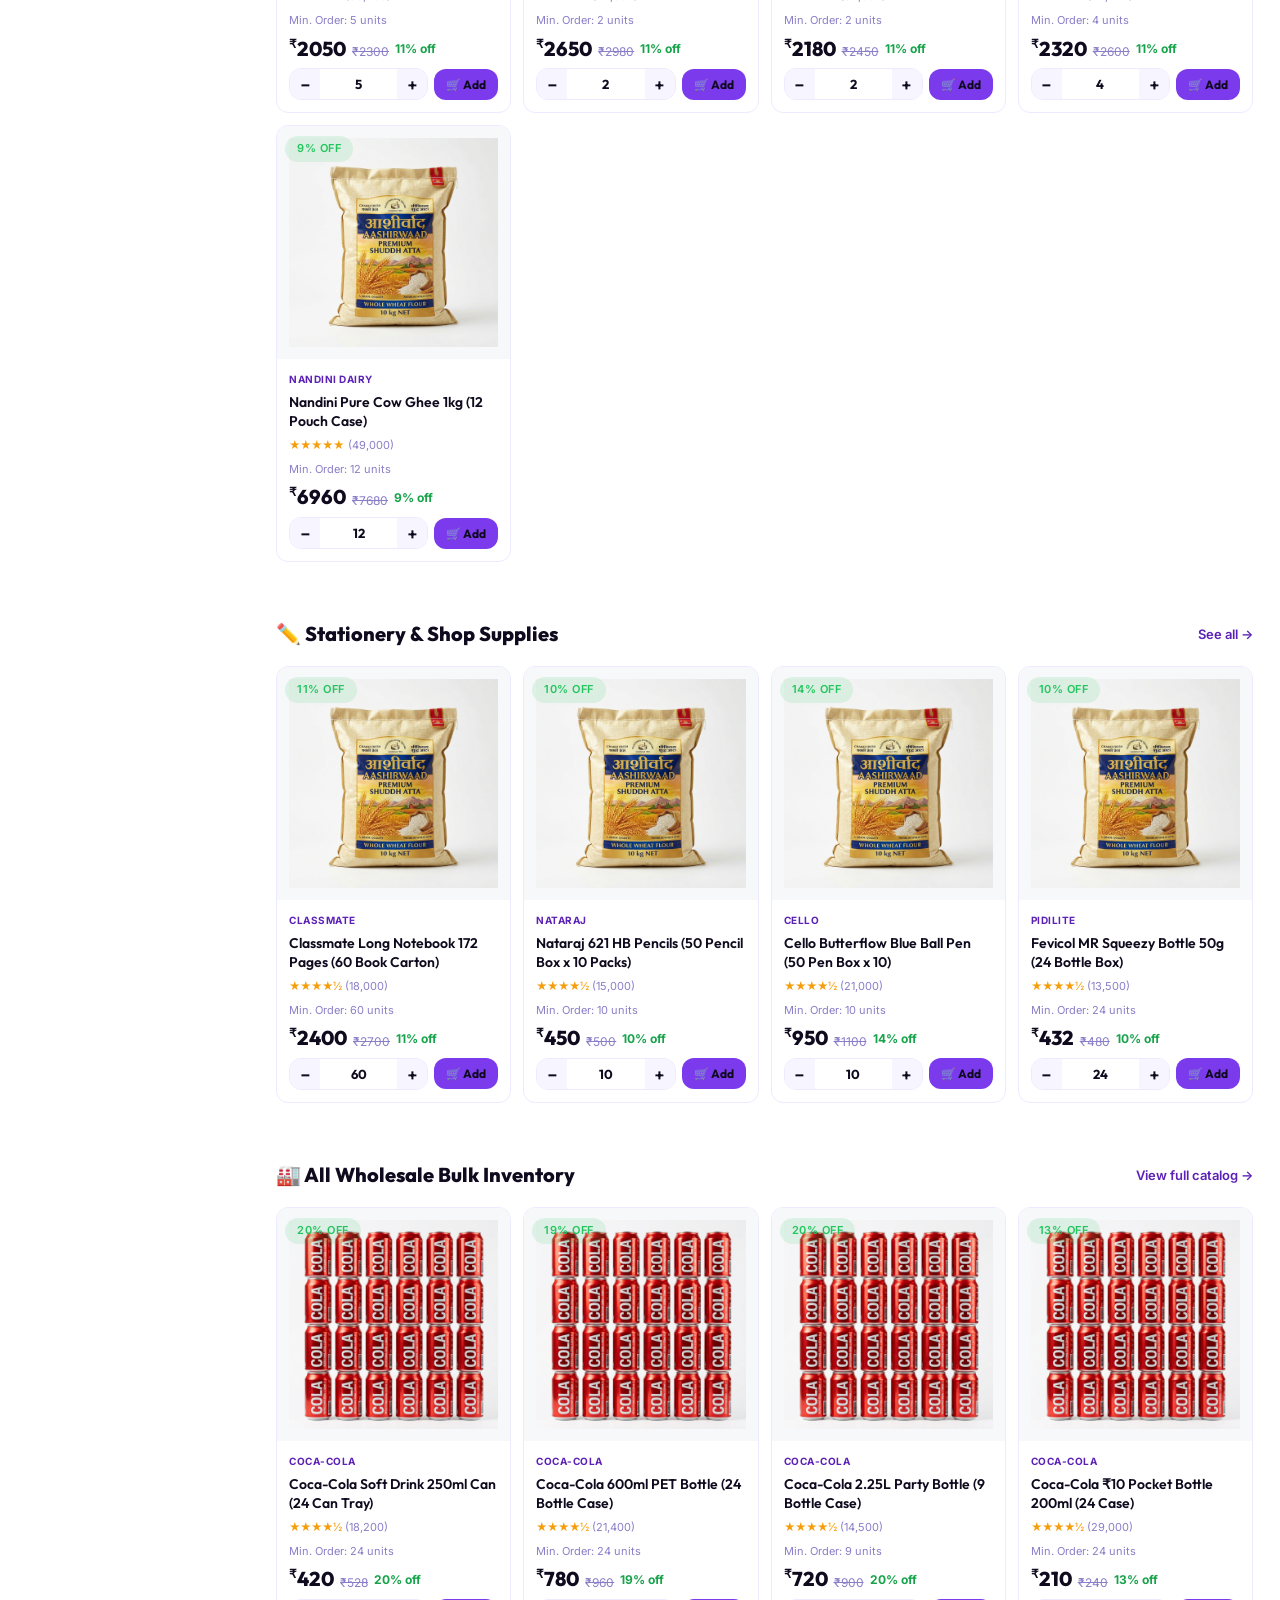
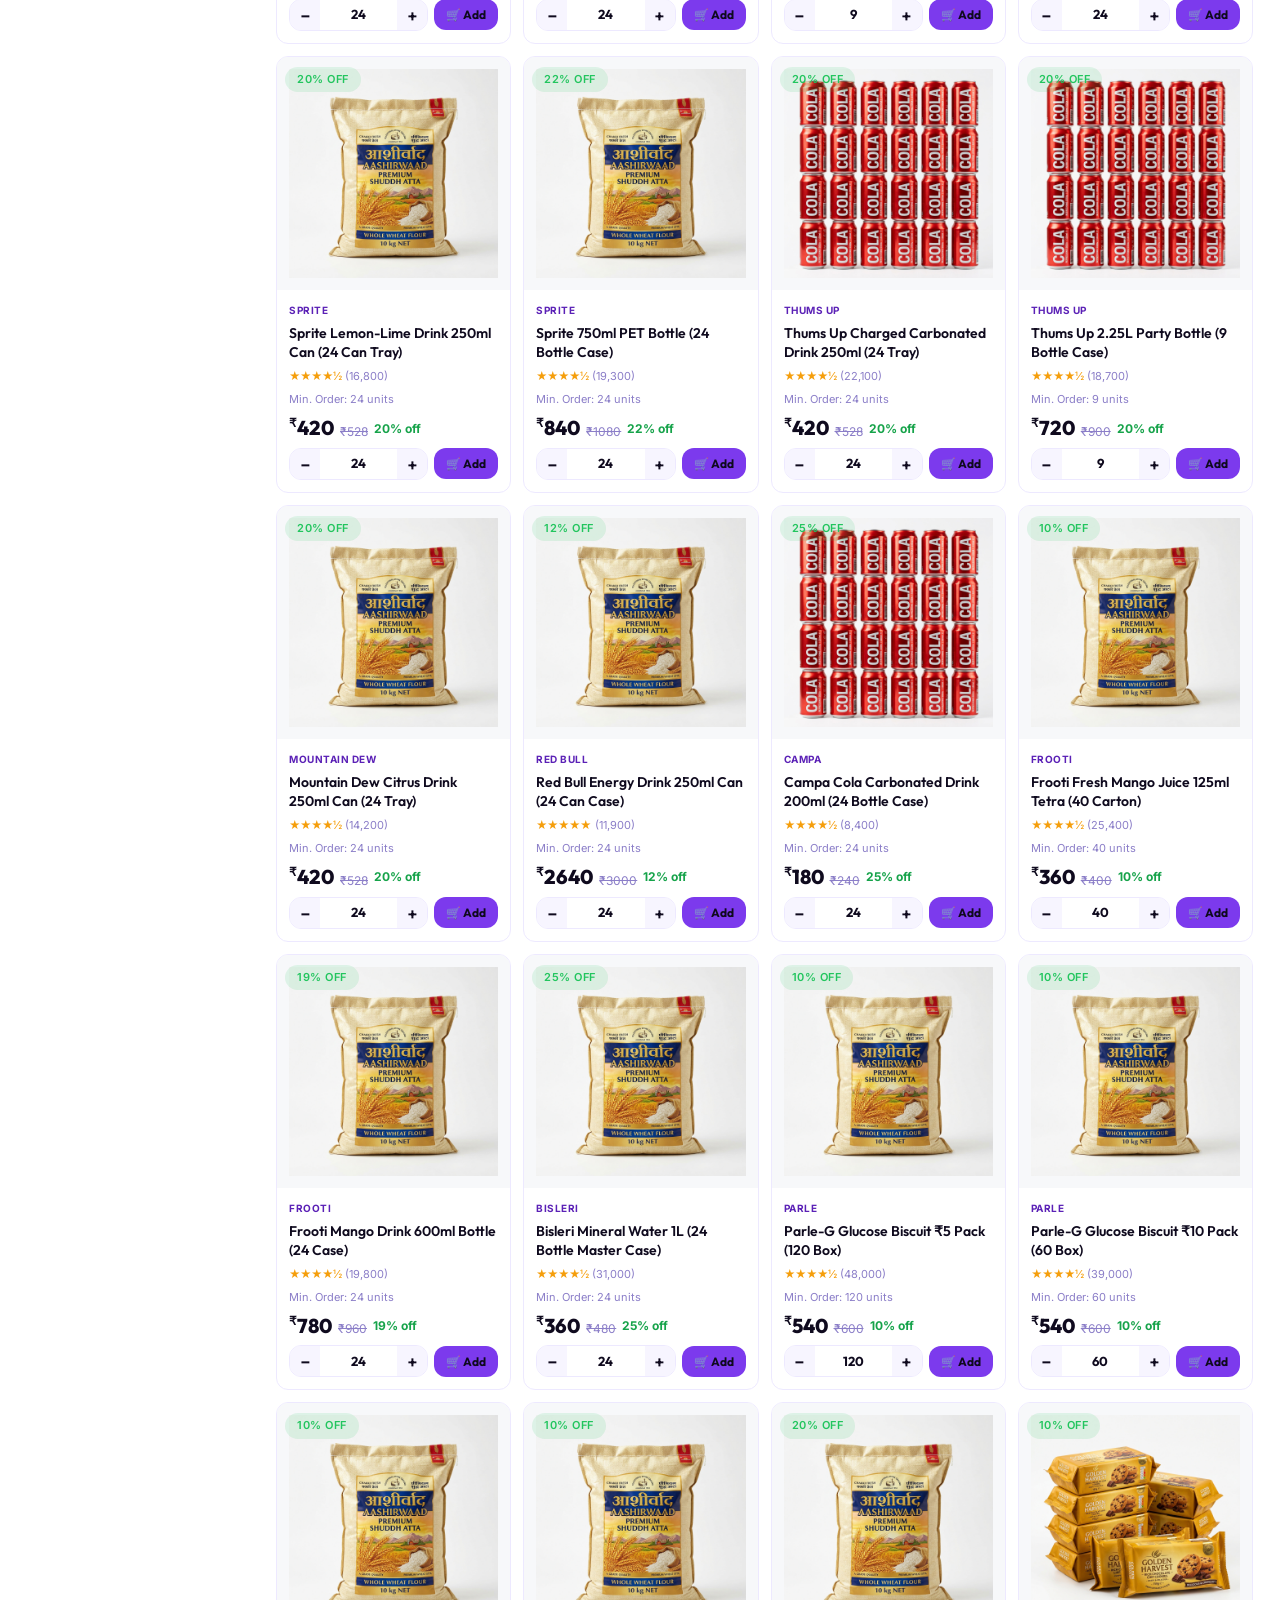
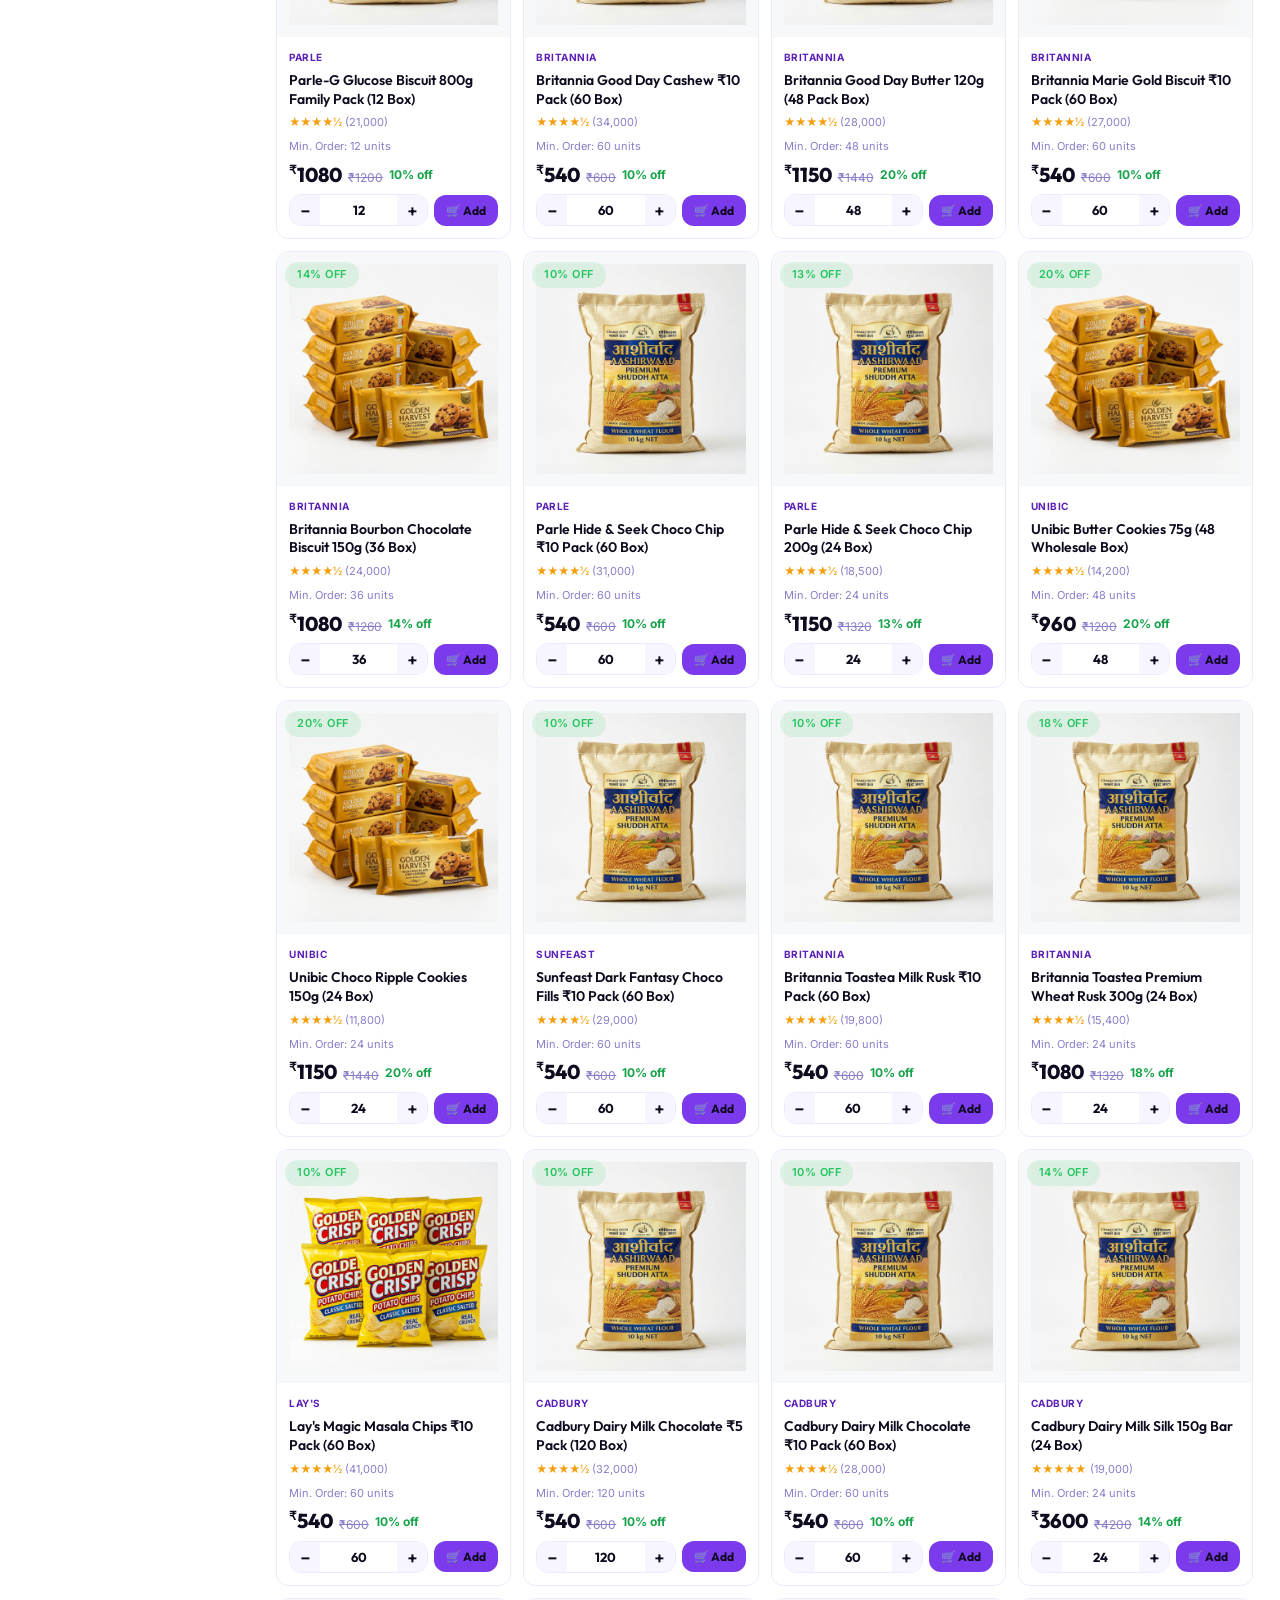
==== commit e83375b2: "Add files via upload Website V2" ====
--- a/index.html
+++ b/index.html
@@ -1,362 +1,400 @@
-<!DOCTYPE html>
-<html lang="en">
-<head>
-  <meta charset="UTF-8" />
-  <meta name="viewport" content="width=device-width, initial-scale=1.0" />
-  <title>Jan — India's Wholesale Marketplace for Small Shops</title>
-  <meta name="description" content="Jan connects small retail shops with hundreds of wholesale warehouses. Order groceries, FMCG, beverages & more at wholesale prices with doorstep delivery." />
-  <link rel="stylesheet" href="css/style.css" />
-  <link rel="stylesheet" href="css/amazon.css" />
-</head>
-<body>
-
-<!-- ══════════════════════════════════════════
-     NAVBAR
-══════════════════════════════════════════ -->
-<nav class="navbar scrolled" id="navbar">
-  <div class="navbar-inner">
-    <a href="index.html" class="nav-logo" id="brand-logo">
-      Jan<div class="logo-dot"></div>
-    </a>
-    <div class="nav-links">
-      <a href="index.html"   class="nav-link active" id="nav-home">Home</a>
-      <a href="products.html" class="nav-link" id="nav-products">Products</a>
-      <a href="purchases.html" class="nav-link" id="nav-orders">My Orders</a>
-      <a href="about.html"   class="nav-link" id="nav-about">How It Works</a>
-    </div>
-
-    <!-- Global search bar in nav -->
-    <div class="nav-search" style="width:300px">
-      <svg width="14" height="14" fill="none" stroke="currentColor" stroke-width="2" viewBox="0 0 24 24"><circle cx="11" cy="11" r="8"/><path d="M21 21l-4.35-4.35"/></svg>
-      <input type="text" placeholder="Search products, brands…" id="nav-search-input"
-        oninput="homepageSearch(this.value)" />
-    </div>
-
-    <div class="nav-actions">
-      <!-- User widget (guest or logged in) -->
-      <div id="nav-user-widget">
-        <button class="btn btn-primary btn-sm" onclick="openAuthModal('login')" id="nav-signin-btn">Sign In</button>
-      </div>
-      <a href="cart.html" class="nav-cart-btn" id="nav-cart-btn" aria-label="Cart">
-        <svg width="18" height="18" fill="none" stroke="currentColor" stroke-width="2" viewBox="0 0 24 24"><path d="M6 2L3 6v14a2 2 0 002 2h14a2 2 0 002-2V6l-3-4z"/><line x1="3" y1="6" x2="21" y2="6"/><path d="M16 10a4 4 0 01-8 0"/></svg>
-        <span class="cart-badge" style="display:none">0</span>
-      </a>
-    </div>
-    <div class="hamburger" id="hamburger"><span></span><span></span><span></span></div>
-  </div>
-</nav>
-
-<!-- Mobile Nav -->
-<div class="mobile-nav" id="mobile-nav">
-  <a href="index.html"     class="nav-link">Home</a>
-  <a href="products.html"  class="nav-link">Products</a>
-  <a href="purchases.html" class="nav-link">My Orders</a>
-  <a href="about.html"     class="nav-link">How It Works</a>
-  <a href="cart.html"      class="nav-link">Cart</a>
-  <div style="margin-top:auto;padding-top:24px;display:flex;flex-direction:column;gap:8px">
-    <button class="btn btn-primary btn-full" onclick="openAuthModal('login');mobileNav?.classList.remove('open')" id="mnav-signin">Sign In / Register</button>
-  </div>
-</div>
-
-<!-- ══════════════════════════════════════════
-     MAIN AMAZON-STYLE LAYOUT
-══════════════════════════════════════════ -->
-<div class="homepage-layout">
-
-  <!-- ── LEFT SIDEBAR ── -->
-  <aside class="home-sidebar" id="home-sidebar">
-
-    <!-- Profile / Auth Widget -->
-    <div class="sidebar-profile">
-      <div id="sidebar-profile">
-        <!-- Rendered by JS -->
-        <div class="profile-guest">
-          <div class="profile-greeting">Welcome to Jan</div>
-          <div style="color:rgba(255,255,255,0.6);font-size:13px;margin-bottom:8px">Sign in for the best wholesale prices</div>
-          <div class="sidebar-auth-btns">
-            <button class="sidebar-btn sidebar-btn-primary" onclick="openAuthModal('login')" id="sidebar-login-btn">🔐 Sign In</button>
-            <button class="sidebar-btn sidebar-btn-secondary" onclick="openAuthModal('register')" id="sidebar-register-btn">✨ Register Free</button>
-          </div>
-          <div class="auth-benefits" style="margin-top:10px">
-            <div class="auth-benefit"><span class="icon">✓</span> ₹500 credit on first order</div>
-            <div class="auth-benefit"><span class="icon">✓</span> 30-day buy now, pay later</div>
-            <div class="auth-benefit"><span class="icon">✓</span> Track your orders easily</div>
-          </div>
-        </div>
-      </div>
-    </div>
-
-    <!-- Category Navigation -->
-    <div class="sidebar-nav-section">
-      <div class="sidebar-nav-label">Categories</div>
-      <a href="#sec-grocery"       class="sidebar-nav-item" id="snav-grocery"><span class="icon">🛒</span> Grocery</a>
-      <a href="#sec-beverages"     class="sidebar-nav-item" id="snav-bev"><span class="icon">🧃</span> Beverages</a>
-      <a href="#sec-fmcg"          class="sidebar-nav-item" id="snav-fmcg"><span class="icon">🧴</span> FMCG</a>
-      <a href="#sec-snacks"        class="sidebar-nav-item" id="snav-snacks"><span class="icon">🍿</span> Snacks</a>
-      <a href="#sec-cleaning"      class="sidebar-nav-item" id="snav-clean"><span class="icon">🧹</span> Cleaning</a>
-      <a href="#sec-dairy"         class="sidebar-nav-item" id="snav-dairy"><span class="icon">🥛</span> Dairy</a>
-      <a href="#sec-personal-care" class="sidebar-nav-item" id="snav-pc"><span class="icon">💆</span> Personal Care</a>
-    </div>
-
-    <!-- Quick Links -->
-    <div class="sidebar-nav-section">
-      <div class="sidebar-nav-label">Quick Links</div>
-      <a href="purchases.html"       class="sidebar-nav-item" id="snav-orders"><span class="icon">📦</span> My Orders</a>
-      <a href="cart.html"            class="sidebar-nav-item" id="snav-cart"><span class="icon">🛒</span> My Cart</a>
-      <a href="about.html#partner"   class="sidebar-nav-item" id="snav-partner"><span class="icon">🏭</span> List Warehouse</a>
-      <a href="about.html"           class="sidebar-nav-item" id="snav-how"><span class="icon">❓</span> How It Works</a>
-    </div>
-
-    <!-- Trust Badge at bottom -->
-    <div style="padding:16px;margin-top:auto;border-top:1px solid rgba(255,255,255,0.08)">
-      <div style="font-size:11px;color:rgba(255,255,255,0.3);text-align:center;line-height:1.6">
-        🔒 Secure Payments · GST Invoice · 7-Day Returns<br>
-        <span style="color:var(--amber)">500+</span> Verified Warehouses
-      </div>
-    </div>
-  </aside>
-
-  <!-- ── MAIN CONTENT ── -->
-  <main class="home-main" id="home-main">
-    <div style="padding:16px">
-
-      <!-- Search Bar -->
-      <div class="home-search-bar">
-        <select id="search-category-select">
-          <option value="all">All Categories</option>
-          <option value="grocery">Grocery</option>
-          <option value="beverages">Beverages</option>
-          <option value="fmcg">FMCG</option>
-          <option value="snacks">Snacks</option>
-          <option value="cleaning">Cleaning</option>
-          <option value="dairy">Dairy</option>
-          <option value="personal-care">Personal Care</option>
-        </select>
-        <input type="text" id="home-search" placeholder="Search for atta, soap, chips, shampoo…" oninput="homepageSearch(this.value)" />
-        <button class="home-search-btn" onclick="homepageSearch(document.getElementById('home-search').value)" aria-label="Search">
-          <svg width="16" height="16" fill="none" stroke="white" stroke-width="2.5" viewBox="0 0 24 24"><circle cx="11" cy="11" r="8"/><path d="M21 21l-4.35-4.35"/></svg>
-        </button>
-      </div>
-
-      <!-- Category Pills -->
-      <div class="cat-pills" id="cat-pills">
-        <a class="cat-pill active" id="pill-all" data-cat="all" onclick="filterHomeSection('all');return false" href="#">All</a>
-        <a class="cat-pill" id="pill-grocery" data-cat="grocery" href="#sec-grocery">🛒 Grocery</a>
-        <a class="cat-pill" id="pill-bev" data-cat="beverages" href="#sec-beverages">🧃 Beverages</a>
-        <a class="cat-pill" id="pill-fmcg" data-cat="fmcg" href="#sec-fmcg">🧴 FMCG</a>
-        <a class="cat-pill" id="pill-snacks" data-cat="snacks" href="#sec-snacks">🍿 Snacks</a>
-        <a class="cat-pill" id="pill-cleaning" data-cat="cleaning" href="#sec-cleaning">🧹 Cleaning</a>
-        <a class="cat-pill" id="pill-dairy" data-cat="dairy" href="#sec-dairy">🥛 Dairy</a>
-        <a class="cat-pill" id="pill-pc" data-cat="personal-care" href="#sec-personal-care">💆 Personal Care</a>
-      </div>
-
-      <!-- Hero Banner Slider -->
-      <div class="hero-banner-slider">
-        <div class="hero-slides" id="hero-slides">
-          <!-- Rendered by JS -->
-        </div>
-        <button class="slider-prev" onclick="goSlide(slideIndex-1)" aria-label="Previous">‹</button>
-        <button class="slider-next" onclick="goSlide(slideIndex+1)" aria-label="Next">›</button>
-        <div class="slider-dots" id="slider-dots"></div>
-      </div>
-
-      <!-- ── BUY AGAIN / Previously Purchased ── -->
-      <div class="home-section" id="buy-again-section">
-        <div class="home-section-header">
-          <div class="home-section-title">🔄 Buy Again</div>
-          <a href="purchases.html" class="home-section-link" id="view-all-orders-link">View all orders →</a>
-        </div>
-        <div class="buy-again-scroll" id="buy-again-container">
-          <!-- Rendered by JS -->
-        </div>
-      </div>
-
-      <!-- ── FLASH DEALS ── -->
-      <div class="home-section" style="background:linear-gradient(135deg,#0D1B2A,#1E3150);border:none;position:relative;overflow:hidden" id="flash-deals">
-        <div style="position:absolute;top:-40px;right:-40px;width:200px;height:200px;border-radius:50%;background:radial-gradient(circle,rgba(244,162,37,0.15) 0%,transparent 70%)"></div>
-        <div class="home-section-header" style="position:relative;z-index:1">
-          <div class="home-section-title" style="color:#fff">⚡ Flash Deals — Today Only</div>
-          <a href="products.html" class="home-section-link" style="color:var(--amber)" id="flash-deals-link">See all deals →</a>
-        </div>
-        <div class="amz-products-grid" style="position:relative;z-index:1" id="flash-deals-grid">
-          <!-- Rendered below by inline script -->
-        </div>
-      </div>
-
-      <!-- ── CATEGORY SECTIONS (rendered by JS) ── -->
-      <div id="category-sections">
-        <!-- Rendered by main.js renderHomepageProducts() -->
-      </div>
-
-      <!-- ── STATS STRIP ── -->
-      <div style="background:var(--navy);border-radius:var(--radius-lg);padding:28px;display:grid;grid-template-columns:repeat(4,1fr);gap:0;margin-bottom:16px" id="stats-strip">
-        <div class="stat-item fade-in" data-count="500" data-suffix="+" style="padding:24px 16px">
-          <div class="stat-number"><span class="num">0</span><span class="suffix">+</span></div>
-          <div class="stat-label">Warehouses</div>
-        </div>
-        <div class="stat-item fade-in fade-in-delay-1" data-count="50000" data-suffix="+" style="padding:24px 16px">
-          <div class="stat-number"><span class="num">0</span><span class="suffix">+</span></div>
-          <div class="stat-label">Products</div>
-        </div>
-        <div class="stat-item fade-in fade-in-delay-2" data-count="250000" data-suffix="+" style="padding:24px 16px">
-          <div class="stat-number"><span class="num">0</span><span class="suffix">+</span></div>
-          <div class="stat-label">Shop Owners</div>
-        </div>
-        <div class="stat-item fade-in fade-in-delay-3" data-count="120" data-suffix=" Cities" style="padding:24px 16px">
-          <div class="stat-number"><span class="num">0</span><span class="suffix"> Cities</span></div>
-          <div class="stat-label">Pan-India</div>
-        </div>
-      </div>
-
-      <!-- ── HOW IT WORKS COMPACT ── -->
-      <div class="home-section">
-        <div class="home-section-header">
-          <div class="home-section-title">🚀 How Jan Works</div>
-          <a href="about.html" class="home-section-link" id="how-link">Learn more →</a>
-        </div>
-        <div style="display:grid;grid-template-columns:repeat(3,1fr);gap:16px">
-          <div style="text-align:center;padding:20px 16px">
-            <div style="font-size:40px;margin-bottom:12px">🔍</div>
-            <div style="font-family:var(--font-head);font-size:15px;font-weight:700;color:var(--navy);margin-bottom:6px">Browse & Order</div>
-            <div style="font-size:13px;color:var(--grey-500);line-height:1.6">Search 50,000+ products, set qty (min 10) and add to cart in seconds.</div>
-          </div>
-          <div style="text-align:center;padding:20px 16px;border-left:1px solid var(--grey-100);border-right:1px solid var(--grey-100)">
-            <div style="font-size:40px;margin-bottom:12px">🏭</div>
-            <div style="font-family:var(--font-head);font-size:15px;font-weight:700;color:var(--navy);margin-bottom:6px">Jan Sources It</div>
-            <div style="font-size:13px;color:var(--grey-500);line-height:1.6">We route your order to the best nearby verified warehouse partner.</div>
-          </div>
-          <div style="text-align:center;padding:20px 16px">
-            <div style="font-size:40px;margin-bottom:12px">🚚</div>
-            <div style="font-family:var(--font-head);font-size:15px;font-weight:700;color:var(--navy);margin-bottom:6px">Delivered to Shop</div>
-            <div style="font-size:13px;color:var(--grey-500);line-height:1.6">Your goods arrive at your doorstep within 24-48 hours.</div>
-          </div>
-        </div>
-      </div>
-
-      <!-- ── PARTNER CTA ── -->
-      <div style="background:linear-gradient(135deg,var(--amber),var(--amber-dark));border-radius:var(--radius-lg);padding:28px;display:flex;align-items:center;justify-content:space-between;gap:20px;flex-wrap:wrap;margin-bottom:16px">
-        <div>
-          <div style="font-family:var(--font-head);font-size:20px;font-weight:800;color:var(--navy)">Own a Wholesale Warehouse?</div>
-          <div style="font-size:14px;color:rgba(13,27,42,0.65);margin-top:4px">List your inventory on Jan and reach thousands of shops in your city.</div>
-        </div>
-        <a href="about.html#partner" class="btn btn-dark" id="partner-cta-btn">Partner With Us →</a>
-      </div>
-
-      <!-- Footer -->
-      <footer style="padding:20px 0 8px">
-        <div style="display:flex;align-items:center;justify-content:space-between;flex-wrap:wrap;gap:12px;padding-bottom:16px;border-bottom:1px solid var(--grey-100)">
-          <div style="font-family:var(--font-head);font-size:20px;font-weight:900;color:var(--navy)">Jan<span style="color:var(--amber)">.</span></div>
-          <div style="display:flex;gap:20px;flex-wrap:wrap">
-            <a href="about.html" style="font-size:13px;color:var(--grey-500)">About</a>
-            <a href="about.html#partner" style="font-size:13px;color:var(--grey-500)">Partner</a>
-            <a href="#" style="font-size:13px;color:var(--grey-500)">Privacy</a>
-            <a href="#" style="font-size:13px;color:var(--grey-500)">Help</a>
-          </div>
-        </div>
-        <div style="font-size:12px;color:var(--grey-500);text-align:center;padding-top:12px">
-          © 2026 Jan Wholesale Marketplace Pvt. Ltd. · Made with ❤️ for India's Shop Owners
-        </div>
-      </footer>
-
-    </div><!-- /padding -->
-  </main>
-</div><!-- /homepage-layout -->
-
-<button class="scroll-top" id="scroll-top-btn" aria-label="Scroll to top">↑</button>
-
-<!-- ══════════════════════════════════════════
-     AUTH MODAL
-══════════════════════════════════════════ -->
-<div class="auth-overlay" id="auth-overlay">
-  <div class="auth-modal" id="auth-modal">
-    <div class="auth-modal-header">
-      <div class="auth-modal-logo">Jan<span>.</span></div>
-      <div class="auth-modal-tagline">India's Wholesale Marketplace</div>
-      <button class="auth-close" onclick="closeAuthModal()" aria-label="Close">✕</button>
-      <div class="auth-tabs" style="margin-top:16px">
-        <button class="auth-tab active" data-tab="login" onclick="switchAuthTab('login')" id="tab-login">Sign In</button>
-        <button class="auth-tab" data-tab="register" onclick="switchAuthTab('register')" id="tab-register">Register Free</button>
-      </div>
-    </div>
-    <div class="auth-modal-body">
-
-      <!-- LOGIN -->
-      <form class="auth-form" id="login-form-section" style="display:flex;flex-direction:column;gap:14px">
-        <div class="form-group">
-          <label class="form-label" for="login-mobile">Mobile Number / Email</label>
-          <input class="auth-input" type="text" id="login-mobile" placeholder="Enter mobile or email" required />
-        </div>
-        <div class="form-group">
-          <label class="form-label" for="login-pass">Password</label>
-          <input class="auth-input" type="password" id="login-pass" placeholder="Enter password" required />
-        </div>
-        <div style="text-align:right"><button type="button" style="background:none;border:none;font-size:12px;color:var(--amber-dark);cursor:pointer;font-family:var(--font-body)">Forgot Password?</button></div>
-        <button type="submit" class="auth-submit-btn" id="login-submit-btn" onclick="handleLogin(event)">Sign In to Jan</button>
-        <div class="auth-divider">or</div>
-        <div class="auth-benefits">
-          <div class="auth-benefit"><span class="icon">✓</span> ₹500 credit on first order</div>
-          <div class="auth-benefit"><span class="icon">✓</span> Track all your wholesale orders</div>
-          <div class="auth-benefit"><span class="icon">✓</span> 30-day Buy Now, Pay Later</div>
-        </div>
-        <div class="auth-switch">New to Jan? <button type="button" onclick="switchAuthTab('register')">Create free account →</button></div>
-      </form>
-
-      <!-- REGISTER -->
-      <form class="auth-form" id="register-form-section" style="display:none;flex-direction:column;gap:14px">
-        <div style="display:grid;grid-template-columns:1fr 1fr;gap:12px">
-          <div class="form-group" style="grid-column:1/-1">
-            <label class="form-label" for="reg-name">Your Full Name *</label>
-            <input class="auth-input" type="text" id="reg-name" placeholder="e.g. Ramesh Kumar" required />
-          </div>
-          <div class="form-group" style="grid-column:1/-1">
-            <label class="form-label" for="reg-shop">Shop Name *</label>
-            <input class="auth-input" type="text" id="reg-shop" placeholder="e.g. Raju General Store" required />
-          </div>
-          <div class="form-group">
-            <label class="form-label" for="reg-mobile">Mobile *</label>
-            <input class="auth-input" type="tel" id="reg-mobile" placeholder="10-digit mobile" maxlength="10" required />
-          </div>
-          <div class="form-group">
-            <label class="form-label" for="reg-city">City *</label>
-            <input class="auth-input" type="text" id="reg-city" placeholder="Your city" required />
-          </div>
-          <div class="form-group" style="grid-column:1/-1">
-            <label class="form-label" for="reg-pass">Password * (min 6 chars)</label>
-            <input class="auth-input" type="password" id="reg-pass" placeholder="Create a strong password" required minlength="6" />
-          </div>
-        </div>
-        <button type="submit" class="auth-submit-btn" id="register-submit-btn" onclick="handleRegister(event)">🎉 Create Free Account</button>
-        <div class="auth-switch">Already have an account? <button type="button" onclick="switchAuthTab('login')">Sign In →</button></div>
-      </form>
-
-    </div>
-  </div>
-</div>
-
-<script src="js/main.js"></script>
-<script>
-  // Flash deals section (top 4 discounted products)
-  document.addEventListener('DOMContentLoaded', () => {
-    const flashGrid = document.getElementById('flash-deals-grid');
-    if (flashGrid) {
-      const deals = PRODUCTS.filter(p => p.oldPrice > p.price).slice(0, 4);
-      flashGrid.innerHTML = deals.map(p => buildAmzCard(p)).join('');
-    }
-
-    // Category search filter integration
-    document.getElementById('search-category-select')?.addEventListener('change', function() {
-      const cat = this.value;
-      if (cat !== 'all') filterByCategory(cat);
-    });
-  });
-
-  function filterHomeSection(cat) {
-    document.querySelectorAll('.cat-pill').forEach(p => p.classList.toggle('active', p.dataset.cat === cat));
-    const sections = document.querySelectorAll('.home-section[id^="sec-"]');
-    sections.forEach(s => {
-      s.style.display = (cat === 'all' || s.id === 'sec-' + cat) ? '' : 'none';
-    });
-  }
-</script>
-</body>
-</html>
+<!DOCTYPE html>
+<html lang="en">
+<head>
+  <meta charset="UTF-8" />
+  <meta name="viewport" content="width=device-width, initial-scale=1.0" />
+  <title>Jan — India's Wholesale Marketplace for Small Shops</title>
+  <meta name="description" content="Jan connects small retail shops with hundreds of wholesale warehouses. Order groceries, FMCG, beverages & more at wholesale prices with doorstep delivery." />
+  <link rel="stylesheet" href="css/style.css" />
+  <link rel="stylesheet" href="css/amazon.css" />
+  <link rel="stylesheet" href="css/mobile.css" />
+</head>
+<body>
+
+<!-- ══════════════════════════════════════════
+     NAVBAR
+══════════════════════════════════════════ -->
+<nav class="navbar scrolled" id="navbar">
+  <div class="navbar-inner">
+    <a href="index.html" class="nav-logo" id="brand-logo">
+      Jan<div class="logo-dot"></div>
+    </a>
+    <div class="nav-links">
+      <a href="index.html"   class="nav-link active" id="nav-home">Home</a>
+      <a href="cart.html" class="nav-cart-pill" id="nav-cart-pill" aria-label="Cart">
+        <svg width="15" height="15" fill="none" stroke="currentColor" stroke-width="2" viewBox="0 0 24 24"><path d="M6 2L3 6v14a2 2 0 002 2h14a2 2 0 002-2V6l-3-4z"/><line x1="3" y1="6" x2="21" y2="6"/><path d="M16 10a4 4 0 01-8 0"/></svg>
+        Cart
+        <span class="cart-badge" style="display:none">0</span>
+      </a>
+      <a href="products.html" class="nav-link" id="nav-products">Products</a>
+      <a href="purchases.html" class="nav-link" id="nav-orders">My Orders</a>
+      <a href="about.html"   class="nav-link" id="nav-about">How It Works</a>
+    </div>
+
+    <!-- Global search bar in nav -->
+    <div class="nav-search" style="width:300px">
+      <svg width="14" height="14" fill="none" stroke="currentColor" stroke-width="2" viewBox="0 0 24 24"><circle cx="11" cy="11" r="8"/><path d="M21 21l-4.35-4.35"/></svg>
+      <input type="text" placeholder="Search products, brands…" id="nav-search-input"
+        oninput="homepageSearch(this.value)" />
+    </div>
+
+    <div class="nav-actions">
+      <!-- User widget (guest or logged in) -->
+      <div id="nav-user-widget">
+        <button class="btn btn-primary btn-sm" onclick="openAuthModal('login')" id="nav-signin-btn">Sign In</button>
+      </div>
+      <a href="cart.html" class="nav-cart-btn" id="nav-cart-btn" aria-label="Cart">
+        <svg width="18" height="18" fill="none" stroke="currentColor" stroke-width="2" viewBox="0 0 24 24"><path d="M6 2L3 6v14a2 2 0 002 2h14a2 2 0 002-2V6l-3-4z"/><line x1="3" y1="6" x2="21" y2="6"/><path d="M16 10a4 4 0 01-8 0"/></svg>
+        <span class="cart-badge" id="nav-cart-badge-icon" style="display:none">0</span>
+      </a>
+    </div>
+    <div class="hamburger" id="hamburger"><span></span><span></span><span></span></div>
+  </div>
+</nav>
+
+<!-- Mobile Nav -->
+<div class="mobile-nav" id="mobile-nav">
+  <a href="index.html"     class="nav-link">Home</a>
+  <a href="products.html"  class="nav-link">Products</a>
+  <a href="purchases.html" class="nav-link">My Orders</a>
+  <a href="about.html"     class="nav-link">How It Works</a>
+  <a href="cart.html"      class="nav-link">Cart</a>
+  <div style="margin-top:auto;padding-top:24px;display:flex;flex-direction:column;gap:8px">
+    <button class="btn btn-primary btn-full" onclick="openAuthModal('login');mobileNav?.classList.remove('open')" id="mnav-signin">Sign In / Register</button>
+  </div>
+</div>
+
+<!-- ══════════════════════════════════════════
+     MAIN AMAZON-STYLE LAYOUT
+══════════════════════════════════════════ -->
+<div class="homepage-layout">
+
+  <!-- ── LEFT SIDEBAR ── -->
+  <aside class="home-sidebar" id="home-sidebar">
+
+    <!-- Profile / Auth Widget -->
+    <div class="sidebar-profile">
+      <div id="sidebar-profile">
+        <!-- Rendered by JS -->
+        <div class="profile-guest">
+          <div class="profile-greeting">Welcome to Jan</div>
+          <div style="color:rgba(255,255,255,0.6);font-size:13px;margin-bottom:8px">Sign in for the best wholesale prices</div>
+          <div class="sidebar-auth-btns">
+            <button class="sidebar-btn sidebar-btn-primary" onclick="openAuthModal('login')" id="sidebar-login-btn">🔐 Sign In</button>
+            <button class="sidebar-btn sidebar-btn-secondary" onclick="openAuthModal('register')" id="sidebar-register-btn">✨ Register Free</button>
+          </div>
+          <div class="auth-benefits" style="margin-top:10px">
+            <div class="auth-benefit"><span class="icon">✓</span> ₹500 credit on first order</div>
+            <div class="auth-benefit"><span class="icon">✓</span> 30-day buy now, pay later</div>
+            <div class="auth-benefit"><span class="icon">✓</span> Track your orders easily</div>
+          </div>
+        </div>
+      </div>
+    </div>
+
+    <!-- Category Navigation -->
+    <div class="sidebar-nav-section">
+      <div class="sidebar-nav-label">Kirana Wholesale Categories</div>
+      <a href="#sec-beverages"     class="sidebar-nav-item" id="snav-bev"><span class="icon">🧃</span> Cold Drinks & Beverages</a>
+      <a href="#sec-snacks"        class="sidebar-nav-item" id="snav-snacks"><span class="icon">🍿</span> Biscuits, Bakery & Rusk</a>
+      <a href="#sec-confectionery" class="sidebar-nav-item" id="snav-conf"><span class="icon">🍬</span> Chocolates & Candy</a>
+      <a href="#sec-fmcg"          class="sidebar-nav-item" id="snav-fmcg"><span class="icon">🧴</span> Soaps, Hair & Care</a>
+      <a href="#sec-health"        class="sidebar-nav-item" id="snav-health"><span class="icon">🥛</span> Health Drinks, Tea & Coffee</a>
+      <a href="#sec-cleaning"      class="sidebar-nav-item" id="snav-clean"><span class="icon">🧹</span> Cleaning & Detergents</a>
+      <a href="#sec-baby"          class="sidebar-nav-item" id="snav-baby"><span class="icon">👶</span> Diapers & Baby Care</a>
+      <a href="#sec-grocery"       class="sidebar-nav-item" id="snav-grocery"><span class="icon">🌾</span> Grocery & Cooking Oils</a>
+      <a href="#sec-stationery"    class="sidebar-nav-item" id="snav-stat"><span class="icon">✏️</span> Stationery & Shop Items</a>
+    </div>
+
+    <!-- Quick Links -->
+    <div class="sidebar-nav-section">
+      <div class="sidebar-nav-label">Quick Links</div>
+      <a href="purchases.html"       class="sidebar-nav-item" id="snav-orders"><span class="icon">📦</span> My Orders</a>
+      <a href="cart.html"            class="sidebar-nav-item" id="snav-cart"><span class="icon">🛒</span> My Cart</a>
+      <a href="about.html#partner"   class="sidebar-nav-item" id="snav-partner"><span class="icon">🏭</span> List Warehouse</a>
+      <a href="about.html"           class="sidebar-nav-item" id="snav-how"><span class="icon">❓</span> How It Works</a>
+    </div>
+
+    <!-- Trust Badge at bottom -->
+    <div style="padding:16px;margin-top:auto;border-top:1px solid rgba(255,255,255,0.08)">
+      <div style="font-size:11px;color:rgba(255,255,255,0.3);text-align:center;line-height:1.6">
+        🔒 Secure Payments · GST Invoice · 7-Day Returns<br>
+        <span style="color:var(--amber)">500+</span> Verified Warehouses
+      </div>
+    </div>
+  </aside>
+
+  <!-- ── MAIN CONTENT ── -->
+  <main class="home-main" id="home-main">
+    <div style="padding:16px">
+
+      <!-- Search Bar -->
+      <div class="home-search-bar">
+        <select id="search-category-select">
+          <option value="all">All Wholesale Categories</option>
+          <option value="beverages">Cold Drinks & Beverages</option>
+          <option value="snacks">Biscuits, Bakery & Rusk</option>
+          <option value="confectionery">Chocolates & Candy</option>
+          <option value="fmcg">Soaps, Shampoo, Hair Oil & Oral Care</option>
+          <option value="health">Health Drinks, Tea & Coffee</option>
+          <option value="cleaning">Cleaning & Detergents</option>
+          <option value="baby">Diapers & Baby Care</option>
+          <option value="grocery">Grocery & Cooking Oils</option>
+          <option value="stationery">Stationery & Supplies</option>
+        </select>
+        <input type="text" id="home-search" placeholder="Search for Sprite, Coca-Cola, Parle-G, Cadbury, Santoor, Harpic, Pampers, Bru..." oninput="homepageSearch(this.value)" />
+        <button class="home-search-btn" onclick="homepageSearch(document.getElementById('home-search').value)" aria-label="Search">
+          <svg width="16" height="16" fill="none" stroke="white" stroke-width="2.5" viewBox="0 0 24 24"><circle cx="11" cy="11" r="8"/><path d="M21 21l-4.35-4.35"/></svg>
+        </button>
+      </div>
+
+      <!-- Category Pills -->
+      <div class="cat-pills" id="cat-pills">
+        <a class="cat-pill active" id="pill-all" data-cat="all" onclick="filterHomeSection('all');return false" href="#">All Wholesale</a>
+        <a class="cat-pill" id="pill-bev" data-cat="beverages" href="#sec-beverages">🧃 Cold Drinks & Beverages</a>
+        <a class="cat-pill" id="pill-snacks" data-cat="snacks" href="#sec-snacks">🍿 Biscuits & Bakery</a>
+        <a class="cat-pill" id="pill-conf" data-cat="confectionery" href="#sec-confectionery">🍬 Chocolates & Candy</a>
+        <a class="cat-pill" id="pill-fmcg" data-cat="fmcg" href="#sec-fmcg">🧴 Soaps & Hair Care</a>
+        <a class="cat-pill" id="pill-health" data-cat="health" href="#sec-health">🥛 Health Drinks, Tea & Coffee</a>
+        <a class="cat-pill" id="pill-cleaning" data-cat="cleaning" href="#sec-cleaning">🧹 Cleaning & Detergents</a>
+        <a class="cat-pill" id="pill-baby" data-cat="baby" href="#sec-baby">👶 Diapers & Baby Care</a>
+        <a class="cat-pill" id="pill-grocery" data-cat="grocery" href="#sec-grocery">🌾 Grocery Staples</a>
+        <a class="cat-pill" id="pill-stat" data-cat="stationery" href="#sec-stationery">✏️ Stationery</a>
+      </div>
+
+      <!-- Hero Banner Slider -->
+      <div class="hero-banner-slider">
+        <div class="hero-slides" id="hero-slides">
+          <!-- Rendered by JS -->
+        </div>
+        <button class="slider-prev" onclick="goSlide(slideIndex-1)" aria-label="Previous">‹</button>
+        <button class="slider-next" onclick="goSlide(slideIndex+1)" aria-label="Next">›</button>
+        <div class="slider-dots" id="slider-dots"></div>
+      </div>
+
+      <!-- ── BUY AGAIN / Previously Purchased ── -->
+      <div class="home-section" id="buy-again-section">
+        <div class="home-section-header">
+          <div class="home-section-title">🔄 Buy Again</div>
+          <a href="purchases.html" class="home-section-link" id="view-all-orders-link">View all orders →</a>
+        </div>
+        <div class="buy-again-scroll" id="buy-again-container">
+          <!-- Rendered by JS -->
+        </div>
+      </div>
+
+      <!-- ── FLASH DEALS ── -->
+      <div class="home-section" style="background:linear-gradient(135deg,#0D1B2A,#1E3150);border:none;position:relative;overflow:hidden" id="flash-deals">
+        <div style="position:absolute;top:-40px;right:-40px;width:200px;height:200px;border-radius:50%;background:radial-gradient(circle,rgba(244,162,37,0.15) 0%,transparent 70%)"></div>
+        <div class="home-section-header" style="position:relative;z-index:1">
+          <div class="home-section-title" style="color:#fff">⚡ Flash Deals — Today Only</div>
+          <a href="products.html" class="home-section-link" style="color:var(--amber)" id="flash-deals-link">See all deals →</a>
+        </div>
+        <div class="amz-products-grid" style="position:relative;z-index:1" id="flash-deals-grid">
+          <!-- Rendered below by inline script -->
+        </div>
+      </div>
+
+      <!-- ── CATEGORY SECTIONS (rendered by JS) ── -->
+      <div id="category-sections">
+        <!-- Rendered by main.js renderHomepageProducts() -->
+      </div>
+
+      <!-- ── STATS STRIP ── -->
+      <div style="background:var(--navy);border-radius:var(--radius-lg);padding:28px;display:grid;grid-template-columns:repeat(4,1fr);gap:0;margin-bottom:16px" id="stats-strip">
+        <div class="stat-item fade-in" data-count="500" data-suffix="+" style="padding:24px 16px">
+          <div class="stat-number"><span class="num">0</span><span class="suffix">+</span></div>
+          <div class="stat-label">Warehouses</div>
+        </div>
+        <div class="stat-item fade-in fade-in-delay-1" data-count="50000" data-suffix="+" style="padding:24px 16px">
+          <div class="stat-number"><span class="num">0</span><span class="suffix">+</span></div>
+          <div class="stat-label">Products</div>
+        </div>
+        <div class="stat-item fade-in fade-in-delay-2" data-count="250000" data-suffix="+" style="padding:24px 16px">
+          <div class="stat-number"><span class="num">0</span><span class="suffix">+</span></div>
+          <div class="stat-label">Shop Owners</div>
+        </div>
+        <div class="stat-item fade-in fade-in-delay-3" data-count="120" data-suffix=" Cities" style="padding:24px 16px">
+          <div class="stat-number"><span class="num">0</span><span class="suffix"> Cities</span></div>
+          <div class="stat-label">Pan-India</div>
+        </div>
+      </div>
+
+      <!-- ── HOW IT WORKS COMPACT ── -->
+      <div class="home-section">
+        <div class="home-section-header">
+          <div class="home-section-title">🚀 How Jan Works</div>
+          <a href="about.html" class="home-section-link" id="how-link">Learn more →</a>
+        </div>
+        <div class="how-works-grid">
+          <div class="how-works-step">
+            <div style="font-size:40px;margin-bottom:12px">🔍</div>
+            <div style="font-family:var(--font-head);font-size:15px;font-weight:700;color:var(--navy);margin-bottom:6px">Browse &amp; Order</div>
+            <div style="font-size:13px;color:var(--grey-500);line-height:1.6">Search 50,000+ products, set qty (min 10) and add to cart in seconds.</div>
+          </div>
+          <div class="how-works-step how-works-step--mid">
+            <div style="font-size:40px;margin-bottom:12px">🏭</div>
+            <div style="font-family:var(--font-head);font-size:15px;font-weight:700;color:var(--navy);margin-bottom:6px">Jan Sources It</div>
+            <div style="font-size:13px;color:var(--grey-500);line-height:1.6">We route your order to the best nearby verified warehouse partner.</div>
+          </div>
+          <div class="how-works-step">
+            <div style="font-size:40px;margin-bottom:12px">🚚</div>
+            <div style="font-family:var(--font-head);font-size:15px;font-weight:700;color:var(--navy);margin-bottom:6px">Delivered to Shop</div>
+            <div style="font-size:13px;color:var(--grey-500);line-height:1.6">Your goods arrive at your doorstep within 24-48 hours.</div>
+          </div>
+        </div>
+      </div>
+
+      <!-- ── PARTNER CTA ── -->
+      <div class="partner-cta-banner">
+        <div>
+          <div style="font-family:var(--font-head);font-size:20px;font-weight:800;color:var(--navy)">Own a Wholesale Warehouse?</div>
+          <div style="font-size:14px;color:rgba(13,27,42,0.65);margin-top:4px">List your inventory on Jan and reach thousands of shops in your city.</div>
+        </div>
+        <a href="about.html#partner" class="btn btn-dark" id="partner-cta-btn">Partner With Us →</a>
+      </div>
+
+      <!-- Footer -->
+      <footer style="padding:20px 0 8px">
+        <div style="display:flex;align-items:center;justify-content:space-between;flex-wrap:wrap;gap:12px;padding-bottom:16px;border-bottom:1px solid var(--grey-100)">
+          <div style="font-family:var(--font-head);font-size:20px;font-weight:900;color:var(--navy)">Jan<span style="color:var(--amber)">.</span></div>
+          <div style="display:flex;gap:20px;flex-wrap:wrap">
+            <a href="about.html" style="font-size:13px;color:var(--grey-500)">About</a>
+            <a href="about.html#partner" style="font-size:13px;color:var(--grey-500)">Partner</a>
+            <a href="#" style="font-size:13px;color:var(--grey-500)">Privacy</a>
+            <a href="#" style="font-size:13px;color:var(--grey-500)">Help</a>
+          </div>
+        </div>
+        <div style="font-size:12px;color:var(--grey-500);text-align:center;padding-top:12px">
+          © 2026 Jan Wholesale Marketplace Pvt. Ltd. · Made with ❤️ for India's Shop Owners
+        </div>
+      </footer>
+
+    </div><!-- /padding -->
+  </main>
+</div><!-- /homepage-layout -->
+
+<button class="scroll-top" id="scroll-top-btn" aria-label="Scroll to top">↑</button>
+
+<!-- ══════════════════════════════════════════
+     AUTH MODAL
+══════════════════════════════════════════ -->
+<div class="auth-overlay" id="auth-overlay">
+  <div class="auth-modal" id="auth-modal">
+    <div class="auth-modal-header">
+      <div class="auth-modal-logo">Jan<span>.</span></div>
+      <div class="auth-modal-tagline">India's Wholesale Marketplace</div>
+      <button class="auth-close" onclick="closeAuthModal()" aria-label="Close">✕</button>
+      <div class="auth-tabs" style="margin-top:16px">
+        <button class="auth-tab active" data-tab="login" onclick="switchAuthTab('login')" id="tab-login">Sign In</button>
+        <button class="auth-tab" data-tab="register" onclick="switchAuthTab('register')" id="tab-register">Register Free</button>
+      </div>
+    </div>
+    <div class="auth-modal-body">
+
+      <!-- LOGIN -->
+      <form class="auth-form" id="login-form-section" style="display:flex;flex-direction:column;gap:14px">
+        <div class="form-group">
+          <label class="form-label" for="login-mobile">Mobile Number / Email</label>
+          <input class="auth-input" type="text" id="login-mobile" placeholder="Enter mobile or email" required />
+        </div>
+        <div class="form-group">
+          <label class="form-label" for="login-pass">Password</label>
+          <input class="auth-input" type="password" id="login-pass" placeholder="Enter password" required />
+        </div>
+        <div style="text-align:right"><button type="button" style="background:none;border:none;font-size:12px;color:var(--amber-dark);cursor:pointer;font-family:var(--font-body)">Forgot Password?</button></div>
+        <button type="submit" class="auth-submit-btn" id="login-submit-btn" onclick="handleLogin(event)">Sign In to Jan</button>
+        <div class="auth-divider">or</div>
+        <div class="auth-benefits">
+          <div class="auth-benefit"><span class="icon">✓</span> ₹500 credit on first order</div>
+          <div class="auth-benefit"><span class="icon">✓</span> Track all your wholesale orders</div>
+          <div class="auth-benefit"><span class="icon">✓</span> 30-day Buy Now, Pay Later</div>
+        </div>
+        <div class="auth-switch">New to Jan? <button type="button" onclick="switchAuthTab('register')">Create free account →</button></div>
+      </form>
+
+      <!-- REGISTER -->
+      <form class="auth-form" id="register-form-section" style="display:none;flex-direction:column;gap:14px">
+        <div style="display:grid;grid-template-columns:1fr 1fr;gap:12px">
+          <div class="form-group" style="grid-column:1/-1">
+            <label class="form-label" for="reg-name">Your Full Name *</label>
+            <input class="auth-input" type="text" id="reg-name" placeholder="e.g. Ramesh Kumar" required />
+          </div>
+          <div class="form-group" style="grid-column:1/-1">
+            <label class="form-label" for="reg-shop">Shop Name *</label>
+            <input class="auth-input" type="text" id="reg-shop" placeholder="e.g. Raju General Store" required />
+          </div>
+          <div class="form-group">
+            <label class="form-label" for="reg-mobile">Mobile *</label>
+            <input class="auth-input" type="tel" id="reg-mobile" placeholder="10-digit mobile" maxlength="10" required />
+          </div>
+          <div class="form-group">
+            <label class="form-label" for="reg-city">City *</label>
+            <input class="auth-input" type="text" id="reg-city" placeholder="Your city" required />
+          </div>
+          <div class="form-group" style="grid-column:1/-1">
+            <label class="form-label" for="reg-pass">Password * (min 6 chars)</label>
+            <input class="auth-input" type="password" id="reg-pass" placeholder="Create a strong password" required minlength="6" />
+          </div>
+        </div>
+        <button type="submit" class="auth-submit-btn" id="register-submit-btn" onclick="handleRegister(event)">🎉 Create Free Account</button>
+        <div class="auth-switch">Already have an account? <button type="button" onclick="switchAuthTab('login')">Sign In →</button></div>
+      </form>
+
+    </div>
+  </div>
+</div>
+
+<script src="js/main.js"></script>
+<script>
+  // Flash deals section (top 4 discounted products)
+  document.addEventListener('DOMContentLoaded', () => {
+    const flashGrid = document.getElementById('flash-deals-grid');
+    if (flashGrid) {
+      const deals = PRODUCTS.filter(p => p.oldPrice > p.price).slice(0, 4);
+      flashGrid.innerHTML = deals.map(p => buildAmzCard(p)).join('');
+    }
+
+    // Category search filter integration
+    document.getElementById('search-category-select')?.addEventListener('change', function() {
+      const cat = this.value;
+      if (cat !== 'all') filterByCategory(cat);
+    });
+  });
+
+  function filterHomeSection(cat) {
+    document.querySelectorAll('.cat-pill').forEach(p => p.classList.toggle('active', p.dataset.cat === cat));
+    const sections = document.querySelectorAll('.home-section[id^="sec-"]');
+    sections.forEach(s => {
+      s.style.display = (cat === 'all' || s.id === 'sec-' + cat) ? '' : 'none';
+    });
+  }
+</script>
+
+<!-- Mobile Bottom Nav Bar -->
+<nav class="mobile-bottom-nav" id="mobile-bottom-nav" aria-label="Mobile navigation">
+  <a href="index.html" class="mobile-bottom-nav-item active" id="mbnav-home">
+    <svg viewBox="0 0 24 24"><path d="M3 9.5L12 3l9 6.5V20a1 1 0 01-1 1H5a1 1 0 01-1-1V9.5z"/><path d="M9 21V12h6v9"/></svg>
+    Home
+  </a>
+  <a href="products.html" class="mobile-bottom-nav-item" id="mbnav-products">
+    <svg viewBox="0 0 24 24"><rect x="3" y="3" width="7" height="7" rx="1"/><rect x="14" y="3" width="7" height="7" rx="1"/><rect x="3" y="14" width="7" height="7" rx="1"/><rect x="14" y="14" width="7" height="7" rx="1"/></svg>
+    Products
+  </a>
+  <a href="cart.html" class="mobile-bottom-nav-item" id="mbnav-cart">
+    <svg viewBox="0 0 24 24"><path d="M6 2L3 6v14a2 2 0 002 2h14a2 2 0 002-2V6l-3-4z"/><line x1="3" y1="6" x2="21" y2="6"/><path d="M16 10a4 4 0 01-8 0"/></svg>
+    <span class="mnav-badge" id="mnav-cart-badge" style="display:none">0</span>
+    Cart
+  </a>
+  <a href="purchases.html" class="mobile-bottom-nav-item" id="mbnav-orders">
+    <svg viewBox="0 0 24 24"><path d="M9 5H7a2 2 0 00-2 2v12a2 2 0 002 2h10a2 2 0 002-2V7a2 2 0 00-2-2h-2"/><rect x="9" y="3" width="6" height="4" rx="1"/><path d="M9 12h6M9 16h4"/></svg>
+    Orders
+  </a>
+  <a href="about.html" class="mobile-bottom-nav-item" id="mbnav-about">
+    <svg viewBox="0 0 24 24"><circle cx="12" cy="12" r="10"/><path d="M12 16v-4M12 8h.01"/></svg>
+    Info
+  </a>
+</nav>
+</body>
+</html>
+
--- a/css/style.css
+++ b/css/style.css
@@ -0,0 +1,2117 @@
+/* ============================================================
+   JAN — Wholesale Marketplace | Design System
+   ============================================================ */
+
+@import url('https://fonts.googleapis.com/css2?family=Outfit:wght@300;400;500;600;700;800;900&family=Inter:wght@300;400;500;600;700&display=swap');
+
+/* ── CSS Custom Properties ── */
+:root {
+  --dark:       #0F0A1E;
+  --dark-mid:   #1A1133;
+  --dark-light: #2D1B69;
+  --violet:     #7C3AED;
+  --violet-dark:#5B21B6;
+  --violet-soft:#9F67FA;
+  --violet-glow:rgba(124,58,237,0.18);
+  --white:      #FFFFFF;
+  --grey-50:    #F7F5FF;
+  --grey-100:   #EDE9FF;
+  --grey-300:   #C4B5FD;
+  --grey-500:   #8B7EC8;
+  --grey-700:   #4C3F8A;
+  --success:    #22C55E;
+  --error:      #EF4444;
+
+  /* Aliases so existing code still works */
+  --navy:       var(--dark);
+  --navy-mid:   var(--dark-mid);
+  --navy-light: var(--dark-light);
+  --amber:      var(--violet);
+  --amber-dark: var(--violet-dark);
+  --amber-glow: var(--violet-glow);
+
+  --font-head: 'Outfit', sans-serif;
+  --font-body: 'Inter', sans-serif;
+
+  --radius-sm:  6px;
+  --radius-md:  12px;
+  --radius-lg:  20px;
+  --radius-xl:  32px;
+  --radius-full: 9999px;
+
+  --shadow-sm:     0 2px 8px rgba(15,10,30,0.14);
+  --shadow-md:     0 8px 32px rgba(15,10,30,0.22);
+  --shadow-lg:     0 20px 60px rgba(15,10,30,0.32);
+  --shadow-amber:  0 0 30px rgba(124,58,237,0.28);
+  --shadow-violet: 0 0 30px rgba(124,58,237,0.28);
+
+  --transition: all 0.28s cubic-bezier(0.4,0,0.2,1);
+  --transition-slow: all 0.5s cubic-bezier(0.4,0,0.2,1);
+}
+
+/* ── Reset & Base ── */
+*, *::before, *::after { box-sizing: border-box; margin: 0; padding: 0; }
+
+html { scroll-behavior: smooth; font-size: 16px; }
+
+body {
+  font-family: var(--font-body);
+  /* background handled by amazon.css — professional gradient */
+  background: var(--grey-50);
+  color: var(--navy);
+  line-height: 1.6;
+  overflow-x: hidden;
+  -webkit-font-smoothing: antialiased;
+  -moz-osx-font-smoothing: grayscale;
+}
+
+a { text-decoration: none; color: inherit; }
+ul { list-style: none; }
+img { max-width: 100%; display: block; }
+button { cursor: pointer; border: none; outline: none; font-family: var(--font-body); }
+
+/* ── Utility Classes ── */
+.container {
+  max-width: 1280px;
+  margin: 0 auto;
+  padding: 0 24px;
+}
+
+.section { padding: 96px 0; }
+.section-sm { padding: 64px 0; }
+
+.section-label {
+  display: inline-flex;
+  align-items: center;
+  gap: 8px;
+  font-family: var(--font-head);
+  font-size: 12px;
+  font-weight: 700;
+  letter-spacing: 2px;
+  text-transform: uppercase;
+  color: var(--amber);
+  margin-bottom: 16px;
+}
+.section-label::before {
+  content: '';
+  width: 24px; height: 2px;
+  background: var(--amber);
+  display: block;
+}
+
+.section-title {
+  font-family: var(--font-head);
+  font-size: clamp(28px, 4vw, 44px);
+  font-weight: 800;
+  line-height: 1.15;
+  color: var(--navy);
+  margin-bottom: 16px;
+}
+
+.section-title-white { color: var(--white); }
+
+.section-sub {
+  font-size: 17px;
+  color: var(--grey-500);
+  max-width: 560px;
+  line-height: 1.7;
+}
+
+.text-center { text-align: center; }
+.text-center .section-sub { margin: 0 auto; }
+
+.badge {
+  display: inline-block;
+  padding: 4px 12px;
+  border-radius: var(--radius-full);
+  font-size: 11px;
+  font-weight: 600;
+  letter-spacing: 0.5px;
+  text-transform: uppercase;
+}
+.badge-amber { background: var(--amber-glow); color: var(--amber); }
+.badge-success { background: rgba(34,197,94,0.12); color: var(--success); }
+.badge-navy { background: var(--navy); color: var(--white); }
+
+/* ── Buttons ── */
+.btn {
+  display: inline-flex;
+  align-items: center;
+  gap: 8px;
+  padding: 14px 28px;
+  border-radius: var(--radius-md);
+  font-family: var(--font-head);
+  font-size: 15px;
+  font-weight: 600;
+  transition: var(--transition);
+  position: relative;
+  overflow: hidden;
+}
+
+.btn::after {
+  content: '';
+  position: absolute;
+  inset: 0;
+  background: rgba(255,255,255,0.08);
+  opacity: 0;
+  transition: opacity 0.2s;
+}
+.btn:hover::after { opacity: 1; }
+
+.btn-primary {
+  background: linear-gradient(135deg, var(--amber) 0%, var(--amber-dark) 100%);
+  color: var(--navy);
+  box-shadow: 0 4px 20px rgba(244,162,37,0.35);
+}
+.btn-primary:hover {
+  transform: translateY(-2px);
+  box-shadow: 0 8px 32px rgba(244,162,37,0.5);
+}
+
+.btn-secondary {
+  background: transparent;
+  color: var(--white);
+  border: 1.5px solid rgba(255,255,255,0.35);
+  backdrop-filter: blur(8px);
+}
+.btn-secondary:hover {
+  background: rgba(255,255,255,0.1);
+  border-color: rgba(255,255,255,0.6);
+  transform: translateY(-2px);
+}
+
+.btn-outline {
+  background: transparent;
+  color: var(--amber);
+  border: 1.5px solid var(--amber);
+}
+.btn-outline:hover {
+  background: var(--amber);
+  color: var(--navy);
+  transform: translateY(-2px);
+}
+
+.btn-dark {
+  background: var(--navy);
+  color: var(--white);
+}
+.btn-dark:hover {
+  background: var(--navy-light);
+  transform: translateY(-2px);
+  box-shadow: var(--shadow-md);
+}
+
+.btn-sm { padding: 10px 20px; font-size: 13px; }
+.btn-lg { padding: 18px 36px; font-size: 17px; }
+.btn-full { width: 100%; justify-content: center; }
+
+/* ── Navbar ── */
+.navbar {
+  position: fixed;
+  top: 0; left: 0; right: 0;
+  z-index: 1000;
+  padding: 0 24px;
+  transition: var(--transition);
+}
+
+.navbar.transparent { background: transparent; }
+.navbar.scrolled {
+  background: rgba(13, 27, 42, 0.97);
+  backdrop-filter: blur(20px);
+  box-shadow: 0 2px 24px rgba(0,0,0,0.3);
+}
+
+.navbar-inner {
+  max-width: 1280px;
+  margin: 0 auto;
+  display: flex;
+  align-items: center;
+  height: 72px;
+  gap: 32px;
+}
+
+.nav-logo {
+  display: flex;
+  align-items: center;
+  gap: 10px;
+  font-family: var(--font-head);
+  font-size: 28px;
+  font-weight: 900;
+  color: var(--white);
+  letter-spacing: -1px;
+  flex-shrink: 0;
+}
+
+.nav-logo .logo-dot {
+  width: 10px; height: 10px;
+  background: var(--amber);
+  border-radius: 50%;
+  box-shadow: var(--shadow-amber);
+  animation: pulse-dot 2s infinite;
+}
+
+@keyframes pulse-dot {
+  0%, 100% { transform: scale(1); box-shadow: 0 0 0 0 rgba(244,162,37,0.4); }
+  50% { transform: scale(1.2); box-shadow: 0 0 0 6px rgba(244,162,37,0); }
+}
+
+.nav-links {
+  display: flex;
+  align-items: center;
+  gap: 4px;
+  flex: 1;
+}
+
+.nav-link {
+  padding: 8px 14px;
+  font-family: var(--font-head);
+  font-size: 14px;
+  font-weight: 500;
+  color: rgba(255,255,255,0.75);
+  border-radius: var(--radius-sm);
+  transition: var(--transition);
+  position: relative;
+}
+.nav-link:hover, .nav-link.active {
+  color: var(--white);
+  background: rgba(255,255,255,0.08);
+}
+.nav-link.active::after {
+  content: '';
+  position: absolute;
+  bottom: 4px; left: 50%;
+  transform: translateX(-50%);
+  width: 16px; height: 2px;
+  background: var(--amber);
+  border-radius: 2px;
+}
+
+.nav-search {
+  display: flex;
+  align-items: center;
+  background: rgba(255,255,255,0.08);
+  border: 1px solid rgba(255,255,255,0.12);
+  border-radius: var(--radius-full);
+  padding: 8px 16px;
+  gap: 8px;
+  transition: var(--transition);
+  width: 220px;
+}
+.nav-search:focus-within {
+  background: rgba(255,255,255,0.12);
+  border-color: var(--amber);
+  width: 280px;
+}
+.nav-search input {
+  background: transparent;
+  border: none;
+  outline: none;
+  color: var(--white);
+  font-size: 13px;
+  font-family: var(--font-body);
+  width: 100%;
+}
+.nav-search input::placeholder { color: rgba(255,255,255,0.4); }
+.nav-search svg { color: rgba(255,255,255,0.4); flex-shrink: 0; }
+
+.nav-actions {
+  display: flex;
+  align-items: center;
+  gap: 12px;
+  flex-shrink: 0;
+}
+
+.nav-cart-btn {
+  position: relative;
+  display: flex;
+  align-items: center;
+  justify-content: center;
+  width: 40px; height: 40px;
+  border-radius: var(--radius-md);
+  background: rgba(255,255,255,0.08);
+  border: 1px solid rgba(255,255,255,0.12);
+  color: var(--white);
+  transition: var(--transition);
+}
+.nav-cart-btn:hover { background: rgba(255,255,255,0.15); }
+
+/* Cart button placed inside nav-links — pill variant */
+.nav-cart-pill {
+  display: inline-flex;
+  align-items: center;
+  gap: 6px;
+  padding: 7px 14px;
+  font-family: var(--font-head);
+  font-size: 14px;
+  font-weight: 600;
+  color: rgba(255,255,255,0.85);
+  border-radius: var(--radius-full);
+  background: rgba(244,162,37,0.12);
+  border: 1px solid rgba(244,162,37,0.25);
+  transition: var(--transition);
+  position: relative;
+  white-space: nowrap;
+}
+.nav-cart-pill:hover {
+  background: rgba(244,162,37,0.2);
+  color: var(--amber);
+  border-color: rgba(244,162,37,0.5);
+}
+.nav-cart-pill .cart-badge {
+  position: static;
+  margin-left: 2px;
+  background: var(--amber);
+  color: var(--navy);
+  border-radius: 99px;
+  font-size: 10px;
+  font-weight: 800;
+  padding: 1px 6px;
+  min-width: 18px; height: 18px;
+  display: inline-flex;
+  align-items: center;
+  justify-content: center;
+  font-family: var(--font-head);
+}
+.cart-badge {
+  position: absolute;
+  top: -4px; right: -4px;
+  width: 18px; height: 18px;
+  background: var(--amber);
+  color: var(--navy);
+  border-radius: 50%;
+  font-size: 10px;
+  font-weight: 700;
+  display: flex;
+  align-items: center;
+  justify-content: center;
+  font-family: var(--font-head);
+}
+
+.hamburger {
+  display: none;
+  flex-direction: column;
+  gap: 5px;
+  padding: 8px;
+  cursor: pointer;
+}
+.hamburger span {
+  display: block;
+  width: 22px; height: 2px;
+  background: var(--white);
+  border-radius: 2px;
+  transition: var(--transition);
+}
+
+/* ── Mobile Nav ── */
+.mobile-nav {
+  display: none;
+  position: fixed;
+  top: 0; left: 0; right: 0; bottom: 0;
+  background: var(--navy);
+  z-index: 999;
+  padding: 100px 32px 40px;
+  flex-direction: column;
+  gap: 8px;
+  transform: translateX(100%);
+  transition: transform 0.35s cubic-bezier(0.4,0,0.2,1);
+}
+.mobile-nav.open {
+  display: flex;
+  transform: translateX(0);
+}
+.mobile-nav .nav-link {
+  font-size: 22px;
+  font-weight: 700;
+  padding: 14px 0;
+  border-bottom: 1px solid rgba(255,255,255,0.07);
+  color: rgba(255,255,255,0.8);
+  border-radius: 0;
+}
+
+/* ── Hero Section ── */
+.hero {
+  position: relative;
+  min-height: 100vh;
+  background: var(--navy);
+  display: flex;
+  align-items: center;
+  overflow: hidden;
+}
+
+.hero-bg {
+  position: absolute;
+  inset: 0;
+  background-image: url('../assets/images/hero_warehouse.jpg');
+  background-size: cover;
+  background-position: center;
+  opacity: 0.22;
+}
+
+.hero-bg::after {
+  content: '';
+  position: absolute;
+  inset: 0;
+  background: linear-gradient(
+    135deg,
+    var(--navy) 0%,
+    rgba(13,27,42,0.7) 40%,
+    rgba(13,27,42,0.3) 100%
+  );
+}
+
+.hero-grid {
+  position: absolute;
+  inset: 0;
+  background-image:
+    linear-gradient(rgba(244,162,37,0.04) 1px, transparent 1px),
+    linear-gradient(90deg, rgba(244,162,37,0.04) 1px, transparent 1px);
+  background-size: 60px 60px;
+  pointer-events: none;
+}
+
+.hero-glow {
+  position: absolute;
+  top: -200px; right: -200px;
+  width: 700px; height: 700px;
+  border-radius: 50%;
+  background: radial-gradient(circle, rgba(244,162,37,0.12) 0%, transparent 70%);
+  pointer-events: none;
+  animation: glow-pulse 4s ease-in-out infinite;
+}
+
+@keyframes glow-pulse {
+  0%, 100% { transform: scale(1); opacity: 0.7; }
+  50% { transform: scale(1.1); opacity: 1; }
+}
+
+.hero-content {
+  position: relative;
+  z-index: 2;
+  max-width: 1280px;
+  margin: 0 auto;
+  padding: 140px 24px 100px;
+  display: grid;
+  grid-template-columns: 1fr 1fr;
+  align-items: center;
+  gap: 64px;
+}
+
+.hero-tag {
+  display: inline-flex;
+  align-items: center;
+  gap: 8px;
+  padding: 6px 16px;
+  background: rgba(244,162,37,0.12);
+  border: 1px solid rgba(244,162,37,0.3);
+  border-radius: var(--radius-full);
+  color: var(--amber);
+  font-size: 12px;
+  font-weight: 600;
+  letter-spacing: 1px;
+  text-transform: uppercase;
+  margin-bottom: 24px;
+}
+.hero-tag .dot { width: 6px; height: 6px; background: var(--amber); border-radius: 50%; }
+
+.hero-title {
+  font-family: var(--font-head);
+  font-size: clamp(38px, 5.5vw, 68px);
+  font-weight: 900;
+  line-height: 1.06;
+  color: var(--white);
+  margin-bottom: 24px;
+}
+
+.hero-title .highlight {
+  position: relative;
+  color: var(--amber);
+}
+
+.hero-desc {
+  font-size: 17px;
+  color: rgba(255,255,255,0.65);
+  line-height: 1.75;
+  max-width: 500px;
+  margin-bottom: 40px;
+}
+
+.hero-actions {
+  display: flex;
+  gap: 16px;
+  flex-wrap: wrap;
+  margin-bottom: 56px;
+}
+
+.hero-stats {
+  display: flex;
+  gap: 40px;
+  flex-wrap: wrap;
+}
+
+.hero-stat {
+  display: flex;
+  flex-direction: column;
+  gap: 4px;
+}
+
+.hero-stat .stat-num {
+  font-family: var(--font-head);
+  font-size: 28px;
+  font-weight: 800;
+  color: var(--white);
+}
+.hero-stat .stat-num span { color: var(--amber); }
+.hero-stat .stat-label {
+  font-size: 12px;
+  color: rgba(255,255,255,0.45);
+  text-transform: uppercase;
+  letter-spacing: 0.5px;
+  font-weight: 500;
+}
+
+.hero-visual {
+  position: relative;
+}
+
+.hero-card-stack {
+  position: relative;
+  height: 460px;
+}
+
+.float-card {
+  position: absolute;
+  background: rgba(255,255,255,0.06);
+  backdrop-filter: blur(20px);
+  border: 1px solid rgba(255,255,255,0.12);
+  border-radius: var(--radius-lg);
+  padding: 20px 24px;
+  display: flex;
+  align-items: center;
+  gap: 16px;
+  box-shadow: var(--shadow-lg);
+  animation: float-card 6s ease-in-out infinite;
+}
+
+.float-card:nth-child(2) { animation-delay: -2s; }
+.float-card:nth-child(3) { animation-delay: -4s; }
+
+@keyframes float-card {
+  0%, 100% { transform: translateY(0px); }
+  50% { transform: translateY(-12px); }
+}
+
+.float-card-1 {
+  top: 40px; left: 0; right: 60px;
+}
+.float-card-2 {
+  top: 160px; left: 60px; right: 0;
+}
+.float-card-3 {
+  top: 300px; left: 0; right: 80px;
+}
+
+.float-card .card-icon {
+  width: 48px; height: 48px;
+  border-radius: var(--radius-md);
+  background: var(--amber-glow);
+  display: flex;
+  align-items: center;
+  justify-content: center;
+  font-size: 22px;
+  flex-shrink: 0;
+}
+.float-card .card-info { flex: 1; min-width: 0; }
+.float-card .card-title {
+  font-family: var(--font-head);
+  font-size: 14px;
+  font-weight: 700;
+  color: var(--white);
+  white-space: nowrap;
+  overflow: hidden;
+  text-overflow: ellipsis;
+}
+.float-card .card-sub {
+  font-size: 12px;
+  color: rgba(255,255,255,0.5);
+  margin-top: 2px;
+}
+.float-card .card-badge {
+  padding: 4px 10px;
+  background: rgba(34,197,94,0.18);
+  color: var(--success);
+  border-radius: var(--radius-full);
+  font-size: 11px;
+  font-weight: 700;
+  flex-shrink: 0;
+}
+.float-card .card-badge.amber {
+  background: var(--amber-glow);
+  color: var(--amber);
+}
+
+/* ── Marquee Strip ── */
+.marquee-section {
+  background: var(--amber);
+  padding: 14px 0;
+  overflow: hidden;
+}
+.marquee-track {
+  display: flex;
+  gap: 0;
+  animation: marquee 20s linear infinite;
+  white-space: nowrap;
+}
+.marquee-item {
+  display: inline-flex;
+  align-items: center;
+  gap: 12px;
+  padding: 0 32px;
+  font-family: var(--font-head);
+  font-size: 13px;
+  font-weight: 700;
+  color: var(--navy);
+  letter-spacing: 0.5px;
+  text-transform: uppercase;
+}
+.marquee-item .sep {
+  color: var(--navy-light);
+  font-size: 18px;
+}
+@keyframes marquee {
+  from { transform: translateX(0); }
+  to { transform: translateX(-50%); }
+}
+
+/* ── How It Works ── */
+.how-section { background: var(--white); }
+
+.steps-grid {
+  display: grid;
+  grid-template-columns: repeat(3, 1fr);
+  gap: 32px;
+  margin-top: 56px;
+  position: relative;
+}
+
+.steps-grid::before {
+  content: '';
+  position: absolute;
+  top: 60px; left: calc(16.67% + 16px); right: calc(16.67% + 16px);
+  height: 2px;
+  background: linear-gradient(90deg, var(--amber), var(--amber-dark), var(--amber));
+  z-index: 0;
+}
+
+.step-card {
+  background: var(--grey-50);
+  border-radius: var(--radius-xl);
+  padding: 40px 32px;
+  position: relative;
+  transition: var(--transition);
+  border: 1.5px solid transparent;
+  text-align: center;
+}
+.step-card:hover {
+  border-color: var(--amber);
+  transform: translateY(-6px);
+  box-shadow: var(--shadow-md);
+}
+
+.step-number {
+  position: absolute;
+  top: -18px; left: 50%;
+  transform: translateX(-50%);
+  width: 36px; height: 36px;
+  background: var(--amber);
+  color: var(--navy);
+  border-radius: 50%;
+  font-family: var(--font-head);
+  font-size: 15px;
+  font-weight: 800;
+  display: flex;
+  align-items: center;
+  justify-content: center;
+  box-shadow: 0 4px 16px rgba(244,162,37,0.4);
+  z-index: 1;
+}
+
+.step-icon {
+  width: 72px; height: 72px;
+  background: var(--navy);
+  border-radius: var(--radius-lg);
+  display: flex;
+  align-items: center;
+  justify-content: center;
+  font-size: 32px;
+  margin: 0 auto 24px;
+  box-shadow: var(--shadow-md);
+}
+
+.step-title {
+  font-family: var(--font-head);
+  font-size: 20px;
+  font-weight: 700;
+  color: var(--navy);
+  margin-bottom: 12px;
+}
+
+.step-desc {
+  font-size: 14px;
+  color: var(--grey-500);
+  line-height: 1.7;
+}
+
+/* ── Categories ── */
+.categories-section { background: var(--grey-50); }
+
+.categories-grid {
+  display: grid;
+  grid-template-columns: repeat(4, 1fr);
+  gap: 20px;
+  margin-top: 48px;
+}
+
+.category-card {
+  background: var(--white);
+  border-radius: var(--radius-lg);
+  padding: 32px 24px;
+  text-align: center;
+  transition: var(--transition);
+  cursor: pointer;
+  border: 1.5px solid var(--grey-100);
+  position: relative;
+  overflow: hidden;
+  display: flex;
+  flex-direction: column;
+  align-items: center;
+  gap: 16px;
+}
+
+.category-card::before {
+  content: '';
+  position: absolute;
+  inset: 0;
+  background: linear-gradient(135deg, var(--amber-glow) 0%, transparent 60%);
+  opacity: 0;
+  transition: opacity 0.3s;
+}
+
+.category-card:hover {
+  border-color: var(--amber);
+  transform: translateY(-6px);
+  box-shadow: var(--shadow-md);
+}
+.category-card:hover::before { opacity: 1; }
+
+.cat-icon {
+  width: 72px; height: 72px;
+  border-radius: var(--radius-lg);
+  background: var(--grey-50);
+  display: flex;
+  align-items: center;
+  justify-content: center;
+  font-size: 36px;
+  transition: var(--transition);
+}
+.category-card:hover .cat-icon {
+  background: var(--amber-glow);
+  transform: scale(1.1);
+}
+
+.cat-name {
+  font-family: var(--font-head);
+  font-size: 16px;
+  font-weight: 700;
+  color: var(--navy);
+}
+
+.cat-count {
+  font-size: 12px;
+  color: var(--grey-500);
+  font-weight: 500;
+}
+
+.cat-arrow {
+  position: absolute;
+  top: 16px; right: 16px;
+  width: 28px; height: 28px;
+  background: var(--grey-50);
+  border-radius: 50%;
+  display: flex;
+  align-items: center;
+  justify-content: center;
+  color: var(--grey-500);
+  font-size: 12px;
+  transition: var(--transition);
+  opacity: 0;
+}
+.category-card:hover .cat-arrow {
+  opacity: 1;
+  background: var(--amber);
+  color: var(--navy);
+}
+
+/* ── Featured Products ── */
+.products-section { background: var(--white); }
+
+.products-header {
+  display: flex;
+  align-items: flex-end;
+  justify-content: space-between;
+  margin-bottom: 40px;
+  flex-wrap: wrap;
+  gap: 16px;
+}
+
+.products-grid {
+  display: grid;
+  grid-template-columns: repeat(4, 1fr);
+  gap: 24px;
+}
+
+.product-card {
+  background: var(--white);
+  border-radius: var(--radius-lg);
+  overflow: hidden;
+  border: 1.5px solid var(--grey-100);
+  transition: var(--transition);
+  cursor: pointer;
+  position: relative;
+}
+
+.product-card:hover {
+  border-color: var(--amber);
+  transform: translateY(-6px);
+  box-shadow: var(--shadow-md);
+}
+
+.product-card-img {
+  width: 100%;
+  height: 200px;
+  background: var(--grey-50);
+  display: flex;
+  align-items: center;
+  justify-content: center;
+  font-size: 72px;
+  position: relative;
+  overflow: hidden;
+  transition: var(--transition);
+}
+.product-card:hover .product-card-img {
+  background: var(--grey-100);
+}
+
+.product-wishlist {
+  position: absolute;
+  top: 12px; right: 12px;
+  width: 36px; height: 36px;
+  background: rgba(255,255,255,0.9);
+  border-radius: 50%;
+  display: flex;
+  align-items: center;
+  justify-content: center;
+  font-size: 16px;
+  transition: var(--transition);
+  opacity: 0;
+  border: 1.5px solid var(--grey-100);
+}
+.product-card:hover .product-wishlist { opacity: 1; }
+.product-wishlist:hover { background: var(--white); color: #ef4444; border-color: #ef4444; }
+
+.product-badge {
+  position: absolute;
+  top: 12px; left: 12px;
+}
+
+.product-card-body {
+  padding: 20px;
+}
+
+.product-brand {
+  font-size: 11px;
+  font-weight: 600;
+  color: var(--amber);
+  text-transform: uppercase;
+  letter-spacing: 0.5px;
+  margin-bottom: 6px;
+}
+
+.product-name {
+  font-family: var(--font-head);
+  font-size: 16px;
+  font-weight: 700;
+  color: var(--navy);
+  margin-bottom: 4px;
+  line-height: 1.3;
+}
+
+.product-moq {
+  font-size: 12px;
+  color: var(--grey-500);
+  margin-bottom: 12px;
+}
+
+.product-price-row {
+  display: flex;
+  align-items: center;
+  justify-content: space-between;
+  gap: 8px;
+}
+
+.product-price {
+  font-family: var(--font-head);
+  font-size: 22px;
+  font-weight: 800;
+  color: var(--navy);
+}
+.product-price sup { font-size: 13px; font-weight: 600; }
+.product-price .unit { font-size: 12px; font-weight: 400; color: var(--grey-500); }
+
+.product-old-price {
+  font-size: 13px;
+  color: var(--grey-500);
+  text-decoration: line-through;
+}
+
+.add-cart-btn {
+  width: 36px; height: 36px;
+  background: var(--navy);
+  color: var(--white);
+  border-radius: var(--radius-md);
+  display: flex;
+  align-items: center;
+  justify-content: center;
+  font-size: 16px;
+  transition: var(--transition);
+  flex-shrink: 0;
+}
+.add-cart-btn:hover {
+  background: var(--amber);
+  color: var(--navy);
+  transform: scale(1.1);
+}
+
+/* ── Stats Counter ── */
+.stats-section {
+  background: var(--navy);
+  position: relative;
+  overflow: hidden;
+}
+
+.stats-section::before {
+  content: '';
+  position: absolute;
+  inset: 0;
+  background-image:
+    linear-gradient(rgba(244,162,37,0.05) 1px, transparent 1px),
+    linear-gradient(90deg, rgba(244,162,37,0.05) 1px, transparent 1px);
+  background-size: 50px 50px;
+}
+
+.stats-grid {
+  display: grid;
+  grid-template-columns: repeat(4, 1fr);
+  gap: 0;
+  position: relative;
+}
+
+.stat-item {
+  padding: 64px 32px;
+  text-align: center;
+  border-right: 1px solid rgba(255,255,255,0.08);
+  transition: var(--transition);
+}
+.stat-item:last-child { border-right: none; }
+.stat-item:hover { background: rgba(244,162,37,0.05); }
+
+.stat-number {
+  font-family: var(--font-head);
+  font-size: clamp(36px, 4vw, 52px);
+  font-weight: 900;
+  color: var(--white);
+  line-height: 1;
+  margin-bottom: 8px;
+}
+.stat-number .suffix { color: var(--amber); }
+
+.stat-label {
+  font-size: 14px;
+  color: rgba(255,255,255,0.5);
+  font-weight: 500;
+  letter-spacing: 0.3px;
+}
+
+/* ── Warehouse Partners ── */
+.warehouses-section { background: var(--grey-50); }
+
+.warehouse-grid {
+  display: grid;
+  grid-template-columns: repeat(3, 1fr);
+  gap: 24px;
+  margin-top: 48px;
+}
+
+.warehouse-card {
+  background: var(--white);
+  border-radius: var(--radius-xl);
+  padding: 32px;
+  border: 1.5px solid var(--grey-100);
+  transition: var(--transition);
+  display: flex;
+  flex-direction: column;
+  gap: 16px;
+}
+.warehouse-card:hover {
+  border-color: var(--amber);
+  box-shadow: var(--shadow-md);
+  transform: translateY(-4px);
+}
+
+.warehouse-header {
+  display: flex;
+  align-items: center;
+  gap: 16px;
+}
+
+.warehouse-logo {
+  width: 56px; height: 56px;
+  border-radius: var(--radius-md);
+  background: var(--navy);
+  display: flex;
+  align-items: center;
+  justify-content: center;
+  font-size: 26px;
+}
+
+.warehouse-info .name {
+  font-family: var(--font-head);
+  font-size: 17px;
+  font-weight: 700;
+  color: var(--navy);
+}
+.warehouse-info .location {
+  font-size: 13px;
+  color: var(--grey-500);
+  margin-top: 2px;
+}
+
+.warehouse-rating {
+  margin-left: auto;
+  display: flex;
+  align-items: center;
+  gap: 4px;
+  font-family: var(--font-head);
+  font-size: 14px;
+  font-weight: 700;
+  color: var(--amber);
+}
+
+.warehouse-tags {
+  display: flex;
+  flex-wrap: wrap;
+  gap: 6px;
+}
+.warehouse-tag {
+  padding: 4px 12px;
+  background: var(--grey-50);
+  border: 1px solid var(--grey-100);
+  border-radius: var(--radius-full);
+  font-size: 11px;
+  color: var(--grey-700);
+  font-weight: 500;
+}
+
+.warehouse-footer {
+  display: flex;
+  align-items: center;
+  justify-content: space-between;
+  padding-top: 16px;
+  border-top: 1px solid var(--grey-100);
+}
+
+.warehouse-meta {
+  font-size: 12px;
+  color: var(--grey-500);
+}
+.warehouse-meta strong {
+  color: var(--navy);
+  font-weight: 600;
+}
+
+/* ── Testimonials ── */
+.testimonials-section {
+  background: var(--navy);
+  position: relative;
+  overflow: hidden;
+}
+
+.testimonials-section::before {
+  content: '';
+  position: absolute;
+  top: -100px; right: -100px;
+  width: 500px; height: 500px;
+  border-radius: 50%;
+  background: radial-gradient(circle, rgba(244,162,37,0.08) 0%, transparent 70%);
+}
+
+.testimonials-grid {
+  display: grid;
+  grid-template-columns: repeat(3, 1fr);
+  gap: 24px;
+  margin-top: 56px;
+}
+
+.testimonial-card {
+  background: rgba(255,255,255,0.04);
+  border: 1px solid rgba(255,255,255,0.08);
+  border-radius: var(--radius-xl);
+  padding: 32px;
+  backdrop-filter: blur(10px);
+  transition: var(--transition);
+}
+.testimonial-card:hover {
+  background: rgba(255,255,255,0.07);
+  border-color: rgba(244,162,37,0.3);
+  transform: translateY(-4px);
+}
+
+.testimonial-quote {
+  font-size: 40px;
+  line-height: 1;
+  color: var(--amber);
+  margin-bottom: 16px;
+  font-family: Georgia, serif;
+}
+
+.testimonial-text {
+  font-size: 15px;
+  color: rgba(255,255,255,0.7);
+  line-height: 1.75;
+  margin-bottom: 24px;
+}
+
+.testimonial-author {
+  display: flex;
+  align-items: center;
+  gap: 14px;
+}
+
+.author-avatar {
+  width: 48px; height: 48px;
+  border-radius: 50%;
+  background: var(--amber-glow);
+  display: flex;
+  align-items: center;
+  justify-content: center;
+  font-size: 20px;
+  border: 2px solid rgba(244,162,37,0.4);
+}
+
+.author-name {
+  font-family: var(--font-head);
+  font-size: 15px;
+  font-weight: 700;
+  color: var(--white);
+}
+.author-role {
+  font-size: 12px;
+  color: rgba(255,255,255,0.4);
+}
+
+.testimonial-stars {
+  display: flex;
+  gap: 2px;
+  margin-bottom: 20px;
+  color: var(--amber);
+  font-size: 14px;
+}
+
+/* ── CTA Banner ── */
+.cta-section {
+  background: linear-gradient(135deg, var(--amber) 0%, var(--amber-dark) 100%);
+  padding: 80px 0;
+  position: relative;
+  overflow: hidden;
+}
+.cta-section::before {
+  content: '';
+  position: absolute;
+  top: -60px; right: -60px;
+  width: 300px; height: 300px;
+  border-radius: 50%;
+  background: rgba(255,255,255,0.08);
+}
+.cta-section::after {
+  content: '';
+  position: absolute;
+  bottom: -80px; left: -40px;
+  width: 250px; height: 250px;
+  border-radius: 50%;
+  background: rgba(0,0,0,0.06);
+}
+
+.cta-inner {
+  display: flex;
+  align-items: center;
+  justify-content: space-between;
+  gap: 40px;
+  flex-wrap: wrap;
+  position: relative;
+  z-index: 1;
+}
+
+.cta-title {
+  font-family: var(--font-head);
+  font-size: clamp(24px, 3.5vw, 38px);
+  font-weight: 900;
+  color: var(--navy);
+  line-height: 1.2;
+}
+
+.cta-sub {
+  font-size: 16px;
+  color: rgba(13,27,42,0.65);
+  margin-top: 8px;
+}
+
+.cta-actions { display: flex; gap: 16px; flex-wrap: wrap; }
+
+/* ── Footer ── */
+.footer {
+  background: var(--navy);
+  padding: 72px 0 0;
+  position: relative;
+}
+
+.footer-grid {
+  display: grid;
+  grid-template-columns: 2fr 1fr 1fr 1fr;
+  gap: 48px;
+  padding-bottom: 56px;
+  border-bottom: 1px solid rgba(255,255,255,0.08);
+}
+
+.footer-brand .logo {
+  font-family: var(--font-head);
+  font-size: 28px;
+  font-weight: 900;
+  color: var(--white);
+  letter-spacing: -1px;
+  margin-bottom: 16px;
+}
+.footer-brand .logo span { color: var(--amber); }
+
+.footer-desc {
+  font-size: 14px;
+  color: rgba(255,255,255,0.45);
+  line-height: 1.75;
+  margin-bottom: 24px;
+  max-width: 300px;
+}
+
+.social-links {
+  display: flex;
+  gap: 10px;
+}
+.social-link {
+  width: 38px; height: 38px;
+  background: rgba(255,255,255,0.07);
+  border: 1px solid rgba(255,255,255,0.1);
+  border-radius: var(--radius-sm);
+  display: flex;
+  align-items: center;
+  justify-content: center;
+  font-size: 16px;
+  color: rgba(255,255,255,0.5);
+  transition: var(--transition);
+}
+.social-link:hover {
+  background: var(--amber);
+  border-color: var(--amber);
+  color: var(--navy);
+  transform: translateY(-2px);
+}
+
+.footer-col-title {
+  font-family: var(--font-head);
+  font-size: 14px;
+  font-weight: 700;
+  color: var(--white);
+  text-transform: uppercase;
+  letter-spacing: 1px;
+  margin-bottom: 20px;
+}
+
+.footer-links { display: flex; flex-direction: column; gap: 10px; }
+.footer-link {
+  font-size: 14px;
+  color: rgba(255,255,255,0.45);
+  transition: var(--transition);
+}
+.footer-link:hover {
+  color: var(--amber);
+  padding-left: 4px;
+}
+
+.footer-bottom {
+  padding: 24px 0;
+  display: flex;
+  align-items: center;
+  justify-content: space-between;
+  flex-wrap: wrap;
+  gap: 12px;
+}
+.footer-copy {
+  font-size: 13px;
+  color: rgba(255,255,255,0.3);
+}
+.footer-copy span { color: var(--amber); }
+
+/* ── Products Page ── */
+.page-header {
+  background: var(--navy);
+  padding: 140px 0 64px;
+  position: relative;
+  overflow: hidden;
+}
+.page-header::before {
+  content: '';
+  position: absolute;
+  inset: 0;
+  background-image:
+    linear-gradient(rgba(244,162,37,0.04) 1px, transparent 1px),
+    linear-gradient(90deg, rgba(244,162,37,0.04) 1px, transparent 1px);
+  background-size: 60px 60px;
+}
+.page-header-inner { position: relative; z-index: 1; }
+.page-title {
+  font-family: var(--font-head);
+  font-size: clamp(28px, 4vw, 44px);
+  font-weight: 900;
+  color: var(--white);
+  margin-bottom: 8px;
+}
+.page-breadcrumb {
+  display: flex;
+  align-items: center;
+  gap: 8px;
+  font-size: 13px;
+  color: rgba(255,255,255,0.4);
+}
+.page-breadcrumb a { color: var(--amber); }
+.page-breadcrumb a:hover { color: var(--amber-dark); }
+
+.products-layout {
+  display: grid;
+  grid-template-columns: 280px 1fr;
+  gap: 32px;
+  padding: 40px 0 80px;
+}
+
+/* Sidebar */
+.sidebar {
+  position: sticky;
+  top: 88px;
+  height: fit-content;
+}
+
+.sidebar-card {
+  background: var(--white);
+  border-radius: var(--radius-lg);
+  padding: 24px;
+  border: 1.5px solid var(--grey-100);
+  margin-bottom: 20px;
+}
+
+.sidebar-title {
+  font-family: var(--font-head);
+  font-size: 15px;
+  font-weight: 700;
+  color: var(--navy);
+  margin-bottom: 18px;
+  display: flex;
+  align-items: center;
+  justify-content: space-between;
+}
+
+.sidebar-title button {
+  font-size: 12px;
+  color: var(--amber);
+  font-weight: 600;
+  background: none;
+  padding: 0;
+}
+
+.filter-search {
+  display: flex;
+  align-items: center;
+  background: var(--grey-50);
+  border: 1px solid var(--grey-100);
+  border-radius: var(--radius-sm);
+  padding: 8px 12px;
+  gap: 8px;
+  margin-bottom: 12px;
+}
+.filter-search input {
+  background: none;
+  border: none;
+  outline: none;
+  font-size: 13px;
+  color: var(--navy);
+  width: 100%;
+  font-family: var(--font-body);
+}
+
+.checkbox-group { display: flex; flex-direction: column; gap: 10px; }
+.checkbox-item {
+  display: flex;
+  align-items: center;
+  gap: 10px;
+  cursor: pointer;
+}
+.checkbox-item input[type="checkbox"] { display: none; }
+.checkbox-box {
+  width: 18px; height: 18px;
+  border: 2px solid var(--grey-300);
+  border-radius: 4px;
+  display: flex;
+  align-items: center;
+  justify-content: center;
+  transition: var(--transition);
+  flex-shrink: 0;
+}
+.checkbox-item input:checked + .checkbox-box {
+  background: var(--amber);
+  border-color: var(--amber);
+}
+.checkbox-item input:checked + .checkbox-box::after {
+  content: '✓';
+  font-size: 11px;
+  color: var(--navy);
+  font-weight: 700;
+}
+.checkbox-label {
+  font-size: 13px;
+  color: var(--grey-700);
+  flex: 1;
+}
+.checkbox-count {
+  font-size: 11px;
+  color: var(--grey-500);
+  background: var(--grey-50);
+  padding: 2px 6px;
+  border-radius: var(--radius-full);
+}
+
+/* Price Range */
+.price-range-labels {
+  display: flex;
+  justify-content: space-between;
+  font-size: 12px;
+  color: var(--grey-500);
+  margin-bottom: 8px;
+}
+.range-slider {
+  width: 100%;
+  accent-color: var(--amber);
+  cursor: pointer;
+}
+
+/* Products Content Area */
+.products-toolbar {
+  display: flex;
+  align-items: center;
+  justify-content: space-between;
+  padding: 16px 20px;
+  background: var(--white);
+  border-radius: var(--radius-lg);
+  border: 1.5px solid var(--grey-100);
+  margin-bottom: 24px;
+  flex-wrap: wrap;
+  gap: 12px;
+}
+
+.toolbar-left {
+  display: flex;
+  align-items: center;
+  gap: 12px;
+}
+
+.toolbar-count {
+  font-family: var(--font-head);
+  font-size: 15px;
+  font-weight: 600;
+  color: var(--navy);
+}
+.toolbar-count span { color: var(--grey-500); font-weight: 400; }
+
+.active-filters {
+  display: flex;
+  gap: 6px;
+  flex-wrap: wrap;
+}
+.active-filter {
+  display: inline-flex;
+  align-items: center;
+  gap: 4px;
+  padding: 4px 10px;
+  background: var(--amber-glow);
+  border: 1px solid rgba(244,162,37,0.3);
+  border-radius: var(--radius-full);
+  font-size: 11px;
+  color: var(--amber);
+  font-weight: 600;
+}
+.active-filter .remove {
+  cursor: pointer;
+  font-size: 13px;
+  line-height: 1;
+  font-weight: 700;
+}
+.active-filter .remove:hover { color: var(--error); }
+
+.toolbar-right {
+  display: flex;
+  align-items: center;
+  gap: 12px;
+}
+
+.sort-select {
+  padding: 8px 16px;
+  background: var(--grey-50);
+  border: 1px solid var(--grey-100);
+  border-radius: var(--radius-md);
+  font-size: 13px;
+  color: var(--navy);
+  font-family: var(--font-body);
+  outline: none;
+  cursor: pointer;
+}
+
+.view-toggle {
+  display: flex;
+  gap: 4px;
+  background: var(--grey-50);
+  border-radius: var(--radius-sm);
+  padding: 4px;
+}
+.view-btn {
+  width: 32px; height: 32px;
+  border-radius: 6px;
+  display: flex;
+  align-items: center;
+  justify-content: center;
+  font-size: 14px;
+  color: var(--grey-500);
+  background: none;
+  transition: var(--transition);
+}
+.view-btn.active, .view-btn:hover {
+  background: var(--white);
+  color: var(--navy);
+  box-shadow: var(--shadow-sm);
+}
+
+.products-full-grid {
+  display: grid;
+  grid-template-columns: repeat(3, 1fr);
+  gap: 20px;
+}
+
+.products-full-grid.list-view {
+  grid-template-columns: 1fr;
+}
+
+.products-full-grid.list-view .product-card {
+  display: flex;
+  flex-direction: row;
+}
+.products-full-grid.list-view .product-card-img {
+  width: 180px;
+  height: auto;
+  flex-shrink: 0;
+}
+
+/* Pagination */
+.pagination {
+  display: flex;
+  align-items: center;
+  justify-content: center;
+  gap: 8px;
+  margin-top: 40px;
+}
+.page-btn {
+  width: 40px; height: 40px;
+  border-radius: var(--radius-md);
+  display: flex;
+  align-items: center;
+  justify-content: center;
+  font-family: var(--font-head);
+  font-size: 14px;
+  font-weight: 600;
+  color: var(--navy);
+  background: var(--white);
+  border: 1.5px solid var(--grey-100);
+  transition: var(--transition);
+  cursor: pointer;
+}
+.page-btn:hover, .page-btn.active {
+  background: var(--navy);
+  color: var(--white);
+  border-color: var(--navy);
+}
+.page-btn.active {
+  background: var(--amber);
+  color: var(--navy);
+  border-color: var(--amber);
+}
+
+/* ── Cart Page ── */
+.cart-layout {
+  display: grid;
+  grid-template-columns: 1fr 380px;
+  gap: 32px;
+  padding: 40px 0 80px;
+  align-items: start;
+}
+
+.cart-section-title {
+  font-family: var(--font-head);
+  font-size: 22px;
+  font-weight: 800;
+  color: var(--navy);
+  margin-bottom: 20px;
+}
+
+.cart-items { display: flex; flex-direction: column; gap: 16px; }
+
+.cart-item {
+  background: var(--white);
+  border-radius: var(--radius-lg);
+  border: 1.5px solid var(--grey-100);
+  padding: 20px;
+  display: flex;
+  gap: 20px;
+  align-items: center;
+  transition: var(--transition);
+}
+.cart-item:hover { border-color: var(--grey-300); box-shadow: var(--shadow-sm); }
+
+.cart-item-img {
+  width: 80px; height: 80px;
+  border-radius: var(--radius-md);
+  background: var(--grey-50);
+  display: flex;
+  align-items: center;
+  justify-content: center;
+  font-size: 40px;
+  flex-shrink: 0;
+}
+
+.cart-item-info { flex: 1; min-width: 0; }
+.cart-item-brand { font-size: 11px; color: var(--amber); font-weight: 600; text-transform: uppercase; }
+.cart-item-name {
+  font-family: var(--font-head);
+  font-size: 16px;
+  font-weight: 700;
+  color: var(--navy);
+  margin: 4px 0;
+}
+.cart-item-meta { font-size: 12px; color: var(--grey-500); }
+
+.cart-item-qty {
+  display: flex;
+  align-items: center;
+  gap: 8px;
+}
+.qty-btn {
+  width: 32px; height: 32px;
+  border-radius: var(--radius-sm);
+  background: var(--grey-50);
+  border: 1.5px solid var(--grey-100);
+  font-size: 16px;
+  font-weight: 700;
+  color: var(--navy);
+  display: flex;
+  align-items: center;
+  justify-content: center;
+  transition: var(--transition);
+  cursor: pointer;
+}
+.qty-btn:hover { background: var(--amber); border-color: var(--amber); color: var(--navy); }
+.qty-val {
+  min-width: 40px;
+  text-align: center;
+  font-family: var(--font-head);
+  font-size: 16px;
+  font-weight: 700;
+  color: var(--navy);
+}
+
+.cart-item-price {
+  font-family: var(--font-head);
+  font-size: 20px;
+  font-weight: 800;
+  color: var(--navy);
+  min-width: 80px;
+  text-align: right;
+}
+
+.cart-item-remove {
+  width: 34px; height: 34px;
+  background: none;
+  border-radius: var(--radius-sm);
+  display: flex;
+  align-items: center;
+  justify-content: center;
+  font-size: 18px;
+  color: var(--grey-500);
+  transition: var(--transition);
+  cursor: pointer;
+}
+.cart-item-remove:hover { background: rgba(239,68,68,0.1); color: var(--error); }
+
+/* Order Summary */
+.order-summary {
+  background: var(--white);
+  border-radius: var(--radius-xl);
+  border: 1.5px solid var(--grey-100);
+  padding: 28px;
+  position: sticky;
+  top: 88px;
+}
+
+.summary-row {
+  display: flex;
+  align-items: center;
+  justify-content: space-between;
+  padding: 12px 0;
+  border-bottom: 1px solid var(--grey-100);
+  font-size: 14px;
+  color: var(--grey-700);
+}
+.summary-row:last-of-type { border-bottom: none; }
+.summary-row.total {
+  font-family: var(--font-head);
+  font-size: 20px;
+  font-weight: 800;
+  color: var(--navy);
+  padding-top: 16px;
+  margin-top: 4px;
+  border-top: 2px solid var(--grey-100);
+  border-bottom: none;
+}
+.summary-row .val { font-weight: 600; color: var(--navy); }
+.summary-row .val.green { color: var(--success); }
+.summary-row .val.amber { color: var(--amber); }
+
+.promo-input {
+  display: flex;
+  gap: 8px;
+  margin: 20px 0;
+}
+.promo-input input {
+  flex: 1;
+  padding: 12px 16px;
+  background: var(--grey-50);
+  border: 1.5px solid var(--grey-100);
+  border-radius: var(--radius-md);
+  font-size: 13px;
+  color: var(--navy);
+  outline: none;
+  font-family: var(--font-body);
+  transition: var(--transition);
+}
+.promo-input input:focus { border-color: var(--amber); background: var(--white); }
+
+.delivery-info {
+  display: flex;
+  align-items: center;
+  gap: 10px;
+  padding: 14px 16px;
+  background: rgba(34,197,94,0.06);
+  border: 1px solid rgba(34,197,94,0.2);
+  border-radius: var(--radius-md);
+  margin-top: 16px;
+  font-size: 13px;
+  color: var(--success);
+  font-weight: 500;
+}
+
+/* Address Form */
+.address-form {
+  background: var(--white);
+  border-radius: var(--radius-xl);
+  border: 1.5px solid var(--grey-100);
+  padding: 28px;
+  margin-top: 24px;
+}
+
+.form-grid { display: grid; grid-template-columns: 1fr 1fr; gap: 16px; }
+.form-group { display: flex; flex-direction: column; gap: 6px; }
+.form-group.full { grid-column: 1 / -1; }
+.form-label { font-size: 13px; font-weight: 600; color: var(--navy); }
+.form-input, .form-select {
+  padding: 12px 16px;
+  background: var(--grey-50);
+  border: 1.5px solid var(--grey-100);
+  border-radius: var(--radius-md);
+  font-size: 14px;
+  color: var(--navy);
+  font-family: var(--font-body);
+  outline: none;
+  transition: var(--transition);
+}
+.form-input:focus, .form-select:focus {
+  border-color: var(--amber);
+  background: var(--white);
+  box-shadow: 0 0 0 3px rgba(244,162,37,0.12);
+}
+
+/* Payment Options */
+.payment-options { display: flex; flex-direction: column; gap: 12px; margin-top: 12px; }
+.payment-option {
+  display: flex;
+  align-items: center;
+  gap: 12px;
+  padding: 16px;
+  border-radius: var(--radius-md);
+  border: 1.5px solid var(--grey-100);
+  cursor: pointer;
+  transition: var(--transition);
+}
+.payment-option.selected, .payment-option:hover {
+  border-color: var(--amber);
+  background: var(--amber-glow);
+}
+.payment-option input[type="radio"] { accent-color: var(--amber); width: 16px; height: 16px; }
+.payment-label { font-size: 14px; font-weight: 600; color: var(--navy); }
+.payment-sub { font-size: 12px; color: var(--grey-500); margin-top: 1px; }
+.payment-icon { font-size: 22px; margin-left: auto; }
+
+/* ── About Page ── */
+.about-hero {
+  background: var(--navy);
+  padding: 160px 0 100px;
+  text-align: center;
+  position: relative;
+  overflow: hidden;
+}
+
+.mission-grid {
+  display: grid;
+  grid-template-columns: 1fr 1fr;
+  gap: 64px;
+  align-items: center;
+}
+.mission-img {
+  border-radius: var(--radius-xl);
+  overflow: hidden;
+  background: var(--grey-50);
+  height: 420px;
+  display: flex;
+  align-items: center;
+  justify-content: center;
+  font-size: 120px;
+  box-shadow: var(--shadow-lg);
+}
+
+.values-grid {
+  display: grid;
+  grid-template-columns: repeat(3, 1fr);
+  gap: 24px;
+  margin-top: 48px;
+}
+.value-card {
+  padding: 32px 24px;
+  background: var(--white);
+  border-radius: var(--radius-xl);
+  border: 1.5px solid var(--grey-100);
+  transition: var(--transition);
+  text-align: center;
+}
+.value-card:hover {
+  border-color: var(--amber);
+  box-shadow: var(--shadow-md);
+  transform: translateY(-4px);
+}
+.value-icon { font-size: 42px; margin-bottom: 18px; }
+.value-title {
+  font-family: var(--font-head);
+  font-size: 18px;
+  font-weight: 700;
+  color: var(--navy);
+  margin-bottom: 10px;
+}
+.value-desc { font-size: 14px; color: var(--grey-500); line-height: 1.7; }
+
+/* ── Toast Notification ── */
+.toast {
+  position: fixed;
+  bottom: 24px;
+  right: 24px;
+  background: var(--navy);
+  color: var(--white);
+  border-radius: var(--radius-md);
+  padding: 16px 20px;
+  display: flex;
+  align-items: center;
+  gap: 12px;
+  box-shadow: var(--shadow-lg);
+  border: 1px solid rgba(255,255,255,0.1);
+  z-index: 9999;
+  transform: translateY(100px);
+  opacity: 0;
+  transition: all 0.35s cubic-bezier(0.4,0,0.2,1);
+  min-width: 280px;
+}
+.toast.show { transform: translateY(0); opacity: 1; }
+.toast-icon { font-size: 20px; }
+.toast-text { font-size: 14px; font-weight: 500; }
+.toast-close {
+  margin-left: auto;
+  background: none;
+  color: rgba(255,255,255,0.4);
+  font-size: 18px;
+  cursor: pointer;
+}
+
+/* ── Scroll to top ── */
+.scroll-top {
+  position: fixed;
+  bottom: 24px;
+  left: 24px;
+  width: 44px; height: 44px;
+  background: var(--amber);
+  color: var(--navy);
+  border-radius: var(--radius-md);
+  display: flex;
+  align-items: center;
+  justify-content: center;
+  font-size: 18px;
+  box-shadow: var(--shadow-amber);
+  cursor: pointer;
+  transition: var(--transition);
+  opacity: 0;
+  transform: translateY(20px);
+  pointer-events: none;
+}
+.scroll-top.visible { opacity: 1; transform: translateY(0); pointer-events: auto; }
+.scroll-top:hover { background: var(--amber-dark); transform: translateY(-2px); }
+
+/* ── Animations ── */
+.fade-in {
+  opacity: 0;
+  transform: translateY(30px);
+  transition: opacity 0.6s ease, transform 0.6s ease;
+}
+.fade-in.visible {
+  opacity: 1;
+  transform: translateY(0);
+}
+.fade-in-delay-1 { transition-delay: 0.1s; }
+.fade-in-delay-2 { transition-delay: 0.2s; }
+.fade-in-delay-3 { transition-delay: 0.3s; }
+.fade-in-delay-4 { transition-delay: 0.4s; }
+
+/* ── Responsive ── */
+@media (max-width: 1024px) {
+  .hero-content { grid-template-columns: 1fr; gap: 40px; }
+  .hero-visual { display: none; }
+  .products-grid { grid-template-columns: repeat(3, 1fr); }
+  .categories-grid { grid-template-columns: repeat(3, 1fr); }
+  .warehouse-grid { grid-template-columns: repeat(2, 1fr); }
+  .testimonials-grid { grid-template-columns: repeat(2, 1fr); }
+  .stats-grid { grid-template-columns: repeat(2, 1fr); }
+  .stat-item { border-right: none; border-bottom: 1px solid rgba(255,255,255,0.08); }
+  .footer-grid { grid-template-columns: 1fr 1fr; gap: 32px; }
+  .cart-layout { grid-template-columns: 1fr; }
+  .order-summary { position: static; }
+  .mission-grid { grid-template-columns: 1fr; }
+  .products-layout { grid-template-columns: 1fr; }
+  .sidebar { position: static; display: flex; flex-wrap: wrap; gap: 16px; }
+  .sidebar-card { flex: 1; min-width: 240px; }
+  .steps-grid { grid-template-columns: 1fr; }
+  .steps-grid::before { display: none; }
+}
+
+@media (max-width: 768px) {
+  /* Nav */
+  .nav-links, .nav-search { display: none; }
+  .hamburger { display: flex; }
+
+  /* Navbar height reduction */
+  .navbar-inner { height: 60px; gap: 16px; }
+  .nav-logo { font-size: 22px; }
+
+  /* Page header */
+  .page-header { padding: 90px 0 36px; }
+  .page-title { font-size: clamp(22px, 5vw, 32px); }
+
+  /* Grids */
+  .products-grid { grid-template-columns: repeat(2, 1fr); }
+  .categories-grid { grid-template-columns: repeat(2, 1fr); }
+  .warehouse-grid { grid-template-columns: 1fr; }
+  .testimonials-grid { grid-template-columns: 1fr; }
+  .footer-grid { grid-template-columns: 1fr; }
+  .form-grid { grid-template-columns: 1fr; }
+  .values-grid { grid-template-columns: 1fr; }
+  .hero-stats { gap: 24px; }
+  .products-full-grid { grid-template-columns: repeat(2, 1fr); }
+  .cta-inner { flex-direction: column; text-align: center; }
+
+  /* Cart layout: full width stack */
+  .cart-layout {
+    grid-template-columns: 1fr;
+    padding: 20px 0 40px;
+    gap: 16px;
+  }
+  .cart-item { flex-wrap: wrap; gap: 12px; }
+  .cart-item-qty { flex-direction: row; }
+  .cart-item-price { text-align: left; }
+  .cart-item-remove { margin-left: auto; }
+
+  /* Products layout sidebar hidden on mobile */
+  .products-layout { grid-template-columns: 1fr; gap: 16px; }
+  .sidebar { position: static !important; }
+  .products-full-grid { grid-template-columns: repeat(2, 1fr); gap: 12px; }
+
+  /* Purchase history */
+  .purchases-grid { gap: 12px; }
+  #orders-stats-row { grid-template-columns: 1fr !important; gap: 10px !important; }
+
+  /* Footer */
+  .footer { padding: 40px 0 0; }
+  .footer-grid { gap: 24px; }
+
+  /* Toast */
+  .toast {
+    left: 16px;
+    right: 16px;
+    bottom: 80px; /* above mobile bottom nav */
+    min-width: unset;
+  }
+
+  /* Scroll-top above bottom nav */
+  .scroll-top {
+    bottom: 80px;
+    right: 16px;
+    left: auto;
+  }
+}
+
+@media (max-width: 480px) {
+  .container { padding: 0 14px; }
+  .products-grid { grid-template-columns: repeat(2, 1fr); gap: 12px; }
+  .categories-grid { grid-template-columns: repeat(2, 1fr); gap: 12px; }
+  .hero-title { font-size: clamp(26px, 7vw, 40px); }
+  .hero-actions { flex-direction: column; }
+  .btn-lg { padding: 14px 24px; font-size: 14px; }
+  .products-full-grid { grid-template-columns: repeat(2, 1fr); gap: 8px; }
+  .product-card-body { padding: 12px; }
+  .cart-item { padding: 12px; }
+  .step-card { padding: 28px 20px; }
+  .testimonial-card { padding: 20px; }
+  .warehouse-card { padding: 20px; }
+  .auth-modal { margin: 8px; }
+}
--- a/css/amazon.css
+++ b/css/amazon.css
@@ -0,0 +1,1473 @@
+/* ============================================================
+   JAN — Additional Styles: Amazon Layout, Auth, Buy-Again
+   ============================================================ */
+
+/* ── Professional Shop-Owner Background (Violet Theme) ── */
+body {
+  background:
+    radial-gradient(ellipse at 15% 0%, rgba(124,58,237,0.10) 0%, transparent 55%),
+    radial-gradient(ellipse at 85% 100%, rgba(91,33,182,0.08) 0%, transparent 55%),
+    linear-gradient(160deg, #F7F5FF 0%, #F0EAFF 40%, #EDE4FF 100%);
+  background-attachment: fixed;
+}
+
+/* Subtle geometric grid overlay on background */
+body::before {
+  content: '';
+  position: fixed;
+  inset: 0;
+  pointer-events: none;
+  z-index: 0;
+  background-image:
+    linear-gradient(rgba(124,58,237,0.03) 1px, transparent 1px),
+    linear-gradient(90deg, rgba(124,58,237,0.03) 1px, transparent 1px);
+  background-size: 48px 48px;
+}
+
+/* Ensure content sits above body pseudo-element */
+.navbar, .mobile-nav, .homepage-layout, .page-header,
+.container, .auth-overlay, .toast, .scroll-top {
+  position: relative;
+  z-index: 1;
+}
+
+/* ── Amazon-Style Homepage Layout ── */
+.homepage-layout {
+  display: grid;
+  grid-template-columns: 240px 1fr;
+  gap: 0;
+  min-height: 100vh;
+  padding-top: 72px;
+}
+
+/* Left Sidebar */
+.home-sidebar {
+  background: var(--navy);
+  width: 240px;
+  position: sticky;
+  top: 72px;
+  height: calc(100vh - 72px);
+  overflow-y: auto;
+  flex-shrink: 0;
+  display: flex;
+  flex-direction: column;
+  scrollbar-width: thin;
+  scrollbar-color: rgba(244,162,37,0.3) transparent;
+}
+
+.home-sidebar::-webkit-scrollbar { width: 4px; }
+.home-sidebar::-webkit-scrollbar-thumb { background: rgba(244,162,37,0.3); border-radius: 4px; }
+
+/* Profile Widget in Sidebar */
+.sidebar-profile {
+  padding: 20px 16px;
+  border-bottom: 1px solid rgba(255,255,255,0.08);
+}
+
+.profile-guest {
+  display: flex;
+  flex-direction: column;
+  gap: 8px;
+}
+
+.profile-greeting {
+  font-family: var(--font-head);
+  font-size: 13px;
+  color: rgba(255,255,255,0.5);
+  margin-bottom: 4px;
+}
+
+.profile-name {
+  font-family: var(--font-head);
+  font-size: 16px;
+  font-weight: 700;
+  color: var(--white);
+  display: flex;
+  align-items: center;
+  gap: 8px;
+}
+
+.profile-avatar {
+  width: 40px;
+  height: 40px;
+  border-radius: 50%;
+  background: var(--amber-glow);
+  border: 2px solid var(--amber);
+  display: flex;
+  align-items: center;
+  justify-content: center;
+  font-size: 18px;
+  flex-shrink: 0;
+}
+
+.profile-logged-in {
+  display: flex;
+  flex-direction: column;
+  gap: 12px;
+}
+
+.profile-user-row {
+  display: flex;
+  align-items: center;
+  gap: 10px;
+}
+
+.profile-user-info .name {
+  font-family: var(--font-head);
+  font-size: 14px;
+  font-weight: 700;
+  color: var(--white);
+}
+
+.profile-user-info .role {
+  font-size: 11px;
+  color: rgba(255,255,255,0.4);
+  margin-top: 2px;
+}
+
+.profile-stats {
+  display: flex;
+  gap: 12px;
+}
+
+.profile-stat {
+  flex: 1;
+  background: rgba(255,255,255,0.05);
+  border-radius: var(--radius-md);
+  padding: 10px;
+  text-align: center;
+}
+
+.profile-stat .ps-num {
+  font-family: var(--font-head);
+  font-size: 18px;
+  font-weight: 800;
+  color: var(--amber);
+}
+
+.profile-stat .ps-label {
+  font-size: 10px;
+  color: rgba(255,255,255,0.4);
+  margin-top: 2px;
+  text-transform: uppercase;
+  letter-spacing: 0.3px;
+}
+
+.sidebar-auth-btns {
+  display: flex;
+  flex-direction: column;
+  gap: 8px;
+}
+
+.sidebar-btn {
+  display: flex;
+  align-items: center;
+  justify-content: center;
+  gap: 6px;
+  padding: 10px 14px;
+  border-radius: var(--radius-md);
+  font-family: var(--font-head);
+  font-size: 13px;
+  font-weight: 600;
+  transition: var(--transition);
+  cursor: pointer;
+  border: none;
+  width: 100%;
+}
+
+.sidebar-btn-primary {
+  background: var(--amber);
+  color: var(--navy);
+}
+.sidebar-btn-primary:hover {
+  background: var(--amber-dark);
+  transform: translateY(-1px);
+}
+
+.sidebar-btn-secondary {
+  background: rgba(255,255,255,0.07);
+  color: var(--white);
+  border: 1px solid rgba(255,255,255,0.12);
+}
+.sidebar-btn-secondary:hover {
+  background: rgba(255,255,255,0.12);
+}
+
+.sidebar-btn-danger {
+  background: rgba(239,68,68,0.12);
+  color: #ef4444;
+  border: 1px solid rgba(239,68,68,0.2);
+}
+.sidebar-btn-danger:hover {
+  background: rgba(239,68,68,0.2);
+}
+
+/* Sidebar Nav Links */
+.sidebar-nav-section {
+  padding: 16px 0 8px;
+  flex-shrink: 0;
+}
+
+.sidebar-nav-label {
+  font-size: 10px;
+  font-weight: 700;
+  letter-spacing: 1.5px;
+  text-transform: uppercase;
+  color: rgba(255,255,255,0.3);
+  padding: 0 16px;
+  margin-bottom: 8px;
+}
+
+.sidebar-nav-item {
+  display: flex;
+  align-items: center;
+  gap: 10px;
+  padding: 10px 16px;
+  font-size: 13px;
+  color: rgba(255,255,255,0.7);
+  font-family: var(--font-head);
+  font-weight: 500;
+  transition: var(--transition);
+  cursor: pointer;
+  border-left: 2px solid transparent;
+}
+
+.sidebar-nav-item:hover,
+.sidebar-nav-item.active {
+  background: rgba(255,255,255,0.06);
+  color: var(--white);
+  border-left-color: var(--amber);
+}
+
+.sidebar-nav-item .icon {
+  font-size: 16px;
+  width: 20px;
+  text-align: center;
+  flex-shrink: 0;
+}
+
+.sidebar-nav-item .count {
+  margin-left: auto;
+  background: var(--amber);
+  color: var(--navy);
+  font-size: 10px;
+  font-weight: 700;
+  padding: 2px 6px;
+  border-radius: var(--radius-full);
+}
+
+/* Main Content */
+.home-main {
+  background: transparent;
+  min-height: 100%;
+}
+
+.home-main > div {
+  padding: clamp(12px, 3vw, 24px);
+}
+
+/* ── How Jan Works Grid ── */
+.how-works-grid {
+  display: grid;
+  grid-template-columns: repeat(3, 1fr);
+  gap: 16px;
+}
+
+.how-works-step {
+  text-align: center;
+  padding: 20px 16px;
+}
+
+.how-works-step--mid {
+  border-left: 1px solid var(--grey-100);
+  border-right: 1px solid var(--grey-100);
+}
+
+/* ── Partner CTA Banner ── */
+.partner-cta-banner {
+  background: linear-gradient(135deg, var(--amber), var(--amber-dark));
+  border-radius: var(--radius-lg);
+  padding: 28px;
+  display: flex;
+  align-items: center;
+  justify-content: space-between;
+  gap: 20px;
+  flex-wrap: wrap;
+  margin-bottom: 16px;
+}
+
+/* ── Amazon Product Card ── */
+.amz-products-grid {
+  display: grid;
+  grid-template-columns: repeat(auto-fill, minmax(200px, 1fr));
+  gap: 12px;
+}
+
+.amz-card {
+  background: var(--white);
+  border-radius: var(--radius-md);
+  overflow: hidden;
+  border: 1px solid var(--grey-100);
+  transition: var(--transition);
+  cursor: pointer;
+  display: flex;
+  flex-direction: column;
+  position: relative;
+}
+
+.amz-card:hover {
+  box-shadow: 0 4px 24px rgba(0,0,0,0.12);
+  transform: translateY(-3px);
+  border-color: var(--amber);
+}
+
+.amz-card-img {
+  width: 100%;
+  aspect-ratio: 1;
+  background: #f7f8fa;
+  overflow: hidden;
+  position: relative;
+}
+
+.amz-card-img img {
+  width: 100%;
+  height: 100%;
+  object-fit: contain;
+  padding: 12px;
+  transition: transform 0.4s ease;
+}
+
+.amz-card:hover .amz-card-img img {
+  transform: scale(1.06);
+}
+
+.amz-img-badge {
+  position: absolute;
+  top: 8px;
+  left: 8px;
+  z-index: 1;
+}
+
+.amz-wishlist {
+  position: absolute;
+  top: 8px;
+  right: 8px;
+  width: 32px;
+  height: 32px;
+  background: rgba(255,255,255,0.92);
+  border-radius: 50%;
+  display: flex;
+  align-items: center;
+  justify-content: center;
+  font-size: 14px;
+  opacity: 0;
+  transition: var(--transition);
+  border: 1px solid var(--grey-100);
+  cursor: pointer;
+  z-index: 1;
+}
+
+.amz-card:hover .amz-wishlist {
+  opacity: 1;
+}
+
+.amz-wishlist.active {
+  opacity: 1 !important;
+  color: #ef4444;
+}
+
+.amz-card-body {
+  padding: 12px;
+  display: flex;
+  flex-direction: column;
+  flex: 1;
+  gap: 6px;
+}
+
+.amz-brand {
+  font-size: 10px;
+  font-weight: 700;
+  color: var(--amber-dark);
+  text-transform: uppercase;
+  letter-spacing: 0.5px;
+}
+
+.amz-name {
+  font-family: var(--font-head);
+  font-size: 14px;
+  font-weight: 600;
+  color: var(--navy);
+  line-height: 1.35;
+  display: -webkit-box;
+  -webkit-line-clamp: 2;
+  -webkit-box-orient: vertical;
+  overflow: hidden;
+}
+
+.amz-rating {
+  display: flex;
+  align-items: center;
+  gap: 4px;
+  font-size: 11px;
+}
+
+.amz-stars {
+  color: #f59e0b;
+  letter-spacing: -1px;
+}
+
+.amz-review-count {
+  color: var(--grey-500);
+}
+
+.amz-moq {
+  font-size: 11px;
+  color: var(--grey-500);
+}
+
+.amz-price-row {
+  display: flex;
+  align-items: flex-end;
+  gap: 6px;
+  flex-wrap: wrap;
+  margin-top: 2px;
+}
+
+.amz-price {
+  font-family: var(--font-head);
+  font-size: 20px;
+  font-weight: 800;
+  color: var(--navy);
+  line-height: 1;
+}
+
+.amz-price sup {
+  font-size: 12px;
+  font-weight: 600;
+  vertical-align: super;
+}
+
+.amz-old-price {
+  font-size: 12px;
+  color: var(--grey-500);
+  text-decoration: line-through;
+  line-height: 1;
+}
+
+.amz-discount {
+  font-size: 12px;
+  font-weight: 700;
+  color: #16a34a;
+}
+
+/* Qty Selector */
+.amz-qty-row {
+  display: flex;
+  align-items: center;
+  gap: 6px;
+  margin-top: 4px;
+}
+
+.qty-selector {
+  display: flex;
+  align-items: center;
+  border: 1.5px solid var(--grey-100);
+  border-radius: var(--radius-md);
+  overflow: hidden;
+  flex: 1;
+}
+
+.qty-selector button {
+  width: 30px;
+  height: 30px;
+  background: var(--grey-50);
+  border: none;
+  font-size: 16px;
+  font-weight: 700;
+  color: var(--navy);
+  cursor: pointer;
+  transition: var(--transition);
+  flex-shrink: 0;
+}
+
+.qty-selector button:hover {
+  background: var(--amber);
+  color: var(--navy);
+}
+
+.qty-selector .qty-display {
+  flex: 1;
+  text-align: center;
+  font-family: var(--font-head);
+  font-size: 13px;
+  font-weight: 700;
+  color: var(--navy);
+  min-width: 32px;
+  padding: 0 4px;
+  user-select: none;
+}
+
+.amz-add-btn {
+  display: flex;
+  align-items: center;
+  justify-content: center;
+  gap: 4px;
+  padding: 8px 12px;
+  background: var(--amber);
+  color: var(--navy);
+  border-radius: var(--radius-md);
+  font-family: var(--font-head);
+  font-size: 12px;
+  font-weight: 700;
+  border: none;
+  cursor: pointer;
+  transition: var(--transition);
+  white-space: nowrap;
+  flex-shrink: 0;
+}
+
+.amz-add-btn:hover {
+  background: var(--amber-dark);
+  transform: scale(1.04);
+}
+
+.amz-add-btn.added {
+  background: var(--success);
+  color: white;
+}
+
+/* Section Container on homepage */
+.home-section {
+  background: var(--white);
+  border-radius: var(--radius-lg);
+  padding: 20px;
+  margin-bottom: 16px;
+}
+
+.home-section-header {
+  display: flex;
+  align-items: center;
+  justify-content: space-between;
+  margin-bottom: 16px;
+}
+
+.home-section-title {
+  font-family: var(--font-head);
+  font-size: 20px;
+  font-weight: 800;
+  color: var(--navy);
+}
+
+.home-section-link {
+  font-size: 13px;
+  font-weight: 600;
+  color: var(--amber-dark);
+  transition: var(--transition);
+}
+
+.home-section-link:hover {
+  color: var(--navy);
+  text-decoration: underline;
+}
+
+/* ── Buy Again / Previously Purchased ── */
+.buy-again-scroll {
+  display: flex;
+  gap: 12px;
+  overflow-x: auto;
+  padding-bottom: 8px;
+  scrollbar-width: thin;
+  scrollbar-color: var(--grey-300) transparent;
+}
+
+.buy-again-scroll::-webkit-scrollbar {
+  height: 4px;
+}
+.buy-again-scroll::-webkit-scrollbar-thumb {
+  background: var(--grey-300);
+  border-radius: 4px;
+}
+
+.buy-again-card {
+  flex-shrink: 0;
+  width: 160px;
+  background: var(--grey-50);
+  border: 1.5px solid var(--grey-100);
+  border-radius: var(--radius-md);
+  padding: 12px;
+  text-align: center;
+  transition: var(--transition);
+  cursor: pointer;
+}
+
+.buy-again-card:hover {
+  border-color: var(--amber);
+  box-shadow: var(--shadow-sm);
+  transform: translateY(-2px);
+}
+
+.buy-again-card img {
+  width: 100%;
+  aspect-ratio: 1;
+  object-fit: contain;
+  padding: 6px;
+  border-radius: var(--radius-sm);
+  background: white;
+  margin-bottom: 8px;
+}
+
+.buy-again-card .ba-name {
+  font-family: var(--font-head);
+  font-size: 12px;
+  font-weight: 600;
+  color: var(--navy);
+  margin-bottom: 4px;
+  display: -webkit-box;
+  -webkit-line-clamp: 2;
+  -webkit-box-orient: vertical;
+  overflow: hidden;
+  line-height: 1.3;
+  text-align: left;
+}
+
+.buy-again-card .ba-price {
+  font-family: var(--font-head);
+  font-size: 14px;
+  font-weight: 800;
+  color: var(--navy);
+  text-align: left;
+  margin-bottom: 8px;
+}
+
+.ba-reorder-btn {
+  width: 100%;
+  padding: 7px;
+  background: var(--amber);
+  color: var(--navy);
+  border: none;
+  border-radius: var(--radius-sm);
+  font-family: var(--font-head);
+  font-size: 11px;
+  font-weight: 700;
+  cursor: pointer;
+  transition: var(--transition);
+}
+
+.ba-reorder-btn:hover {
+  background: var(--amber-dark);
+}
+
+.buy-again-empty {
+  padding: 24px;
+  text-align: center;
+  color: var(--grey-500);
+  font-size: 14px;
+  width: 100%;
+  background: var(--grey-50);
+  border-radius: var(--radius-md);
+  border: 1.5px dashed var(--grey-300);
+}
+
+/* ── Auth Modal ── */
+.auth-overlay {
+  position: fixed;
+  inset: 0;
+  background: rgba(13,27,42,0.7);
+  backdrop-filter: blur(6px);
+  z-index: 2000;
+  display: flex;
+  align-items: center;
+  justify-content: center;
+  padding: 16px;
+  opacity: 0;
+  pointer-events: none;
+  transition: opacity 0.3s ease;
+}
+
+.auth-overlay.open {
+  opacity: 1;
+  pointer-events: auto;
+}
+
+.auth-modal {
+  background: var(--white);
+  border-radius: var(--radius-xl);
+  width: 100%;
+  max-width: 440px;
+  overflow: hidden;
+  box-shadow: var(--shadow-lg);
+  transform: translateY(30px) scale(0.96);
+  transition: transform 0.35s cubic-bezier(0.4,0,0.2,1);
+}
+
+.auth-overlay.open .auth-modal {
+  transform: translateY(0) scale(1);
+}
+
+.auth-modal-header {
+  background: var(--navy);
+  padding: 24px 28px 20px;
+  position: relative;
+}
+
+.auth-modal-logo {
+  font-family: var(--font-head);
+  font-size: 24px;
+  font-weight: 900;
+  color: var(--white);
+  letter-spacing: -1px;
+  margin-bottom: 4px;
+}
+
+.auth-modal-logo span { color: var(--amber); }
+
+.auth-modal-tagline {
+  font-size: 13px;
+  color: rgba(255,255,255,0.5);
+}
+
+.auth-close {
+  position: absolute;
+  top: 16px;
+  right: 16px;
+  width: 32px;
+  height: 32px;
+  background: rgba(255,255,255,0.1);
+  border: none;
+  border-radius: 50%;
+  color: rgba(255,255,255,0.6);
+  font-size: 18px;
+  cursor: pointer;
+  display: flex;
+  align-items: center;
+  justify-content: center;
+  transition: var(--transition);
+}
+
+.auth-close:hover {
+  background: rgba(255,255,255,0.2);
+  color: var(--white);
+}
+
+.auth-tabs {
+  display: flex;
+  background: rgba(255,255,255,0.05);
+  border-radius: var(--radius-md);
+  padding: 4px;
+  margin-top: 16px;
+}
+
+.auth-tab {
+  flex: 1;
+  padding: 8px;
+  text-align: center;
+  font-family: var(--font-head);
+  font-size: 13px;
+  font-weight: 600;
+  color: rgba(255,255,255,0.5);
+  border-radius: var(--radius-sm);
+  cursor: pointer;
+  transition: var(--transition);
+  border: none;
+  background: none;
+}
+
+.auth-tab.active {
+  background: var(--amber);
+  color: var(--navy);
+}
+
+.auth-modal-body {
+  padding: 24px 28px;
+}
+
+.auth-form {
+  display: flex;
+  flex-direction: column;
+  gap: 14px;
+}
+
+.auth-form .form-group {
+  display: flex;
+  flex-direction: column;
+  gap: 5px;
+}
+
+.auth-input {
+  padding: 12px 16px;
+  background: var(--grey-50);
+  border: 1.5px solid var(--grey-100);
+  border-radius: var(--radius-md);
+  font-size: 14px;
+  color: var(--navy);
+  font-family: var(--font-body);
+  outline: none;
+  transition: var(--transition);
+}
+
+.auth-input:focus {
+  border-color: var(--amber);
+  background: var(--white);
+  box-shadow: 0 0 0 3px rgba(244,162,37,0.12);
+}
+
+.auth-submit-btn {
+  padding: 14px;
+  background: linear-gradient(135deg, var(--amber), var(--amber-dark));
+  color: var(--navy);
+  border: none;
+  border-radius: var(--radius-md);
+  font-family: var(--font-head);
+  font-size: 15px;
+  font-weight: 700;
+  cursor: pointer;
+  transition: var(--transition);
+  margin-top: 4px;
+}
+
+.auth-submit-btn:hover {
+  box-shadow: 0 4px 20px rgba(244,162,37,0.4);
+  transform: translateY(-1px);
+}
+
+.auth-switch {
+  text-align: center;
+  font-size: 13px;
+  color: var(--grey-500);
+  margin-top: 8px;
+}
+
+.auth-switch button {
+  background: none;
+  border: none;
+  color: var(--amber-dark);
+  font-weight: 600;
+  cursor: pointer;
+  font-family: var(--font-body);
+  font-size: 13px;
+  padding: 0;
+}
+
+.auth-switch button:hover {
+  color: var(--navy);
+  text-decoration: underline;
+}
+
+.auth-divider {
+  display: flex;
+  align-items: center;
+  gap: 12px;
+  font-size: 12px;
+  color: var(--grey-500);
+}
+
+.auth-divider::before,
+.auth-divider::after {
+  content: '';
+  flex: 1;
+  height: 1px;
+  background: var(--grey-100);
+}
+
+.auth-benefits {
+  display: flex;
+  flex-direction: column;
+  gap: 8px;
+  background: var(--grey-50);
+  border-radius: var(--radius-md);
+  padding: 14px;
+}
+
+.auth-benefit {
+  display: flex;
+  align-items: center;
+  gap: 8px;
+  font-size: 12px;
+  color: var(--grey-700);
+}
+
+.auth-benefit .icon { color: var(--success); font-size: 14px; }
+
+/* ── Hero Banner Slider ── */
+.hero-banner-slider {
+  position: relative;
+  overflow: hidden;
+  border-radius: var(--radius-lg);
+  margin-bottom: 16px;
+}
+
+.hero-slides {
+  display: flex;
+  transition: transform 0.5s cubic-bezier(0.4,0,0.2,1);
+}
+
+.hero-slide {
+  min-width: 100%;
+  height: 240px;
+  border-radius: var(--radius-lg);
+  display: flex;
+  align-items: center;
+  overflow: hidden;
+  position: relative;
+}
+
+.hero-slide-bg {
+  position: absolute;
+  inset: 0;
+  background-size: cover;
+  background-position: center;
+  filter: brightness(0.35);
+}
+
+.hero-slide-content {
+  position: relative;
+  z-index: 1;
+  padding: 32px 36px;
+}
+
+.hero-slide-label {
+  font-size: 11px;
+  font-weight: 700;
+  letter-spacing: 2px;
+  text-transform: uppercase;
+  color: var(--amber);
+  margin-bottom: 10px;
+}
+
+.hero-slide-title {
+  font-family: var(--font-head);
+  font-size: clamp(22px, 3vw, 32px);
+  font-weight: 900;
+  color: var(--white);
+  line-height: 1.15;
+  margin-bottom: 8px;
+}
+
+.hero-slide-sub {
+  font-size: 14px;
+  color: rgba(255,255,255,0.65);
+  margin-bottom: 20px;
+  max-width: 400px;
+}
+
+.slider-dots {
+  position: absolute;
+  bottom: 12px;
+  left: 50%;
+  transform: translateX(-50%);
+  display: flex;
+  gap: 6px;
+  z-index: 2;
+}
+
+.slider-dot {
+  width: 6px;
+  height: 6px;
+  border-radius: 50%;
+  background: rgba(255,255,255,0.4);
+  cursor: pointer;
+  transition: var(--transition);
+}
+
+.slider-dot.active {
+  background: var(--amber);
+  width: 18px;
+  border-radius: 3px;
+}
+
+.slider-prev, .slider-next {
+  position: absolute;
+  top: 50%;
+  transform: translateY(-50%);
+  width: 36px;
+  height: 36px;
+  background: rgba(255,255,255,0.12);
+  border: none;
+  border-radius: 50%;
+  color: white;
+  font-size: 16px;
+  cursor: pointer;
+  transition: var(--transition);
+  display: flex;
+  align-items: center;
+  justify-content: center;
+  z-index: 2;
+  backdrop-filter: blur(4px);
+}
+
+.slider-prev { left: 12px; }
+.slider-next { right: 12px; }
+.slider-prev:hover, .slider-next:hover {
+  background: rgba(255,255,255,0.25);
+}
+
+/* Category pills on homepage */
+.cat-pills {
+  display: flex;
+  gap: 8px;
+  flex-wrap: wrap;
+  margin-bottom: 16px;
+}
+
+.cat-pill {
+  display: inline-flex;
+  align-items: center;
+  gap: 6px;
+  padding: 6px 14px;
+  background: var(--white);
+  border: 1.5px solid var(--grey-100);
+  border-radius: var(--radius-full);
+  font-family: var(--font-head);
+  font-size: 12px;
+  font-weight: 600;
+  color: var(--navy);
+  cursor: pointer;
+  transition: var(--transition);
+  text-decoration: none;
+}
+
+.cat-pill:hover,
+.cat-pill.active {
+  background: var(--navy);
+  color: var(--white);
+  border-color: var(--navy);
+}
+
+/* Search bar on homepage */
+.home-search-bar {
+  display: flex;
+  align-items: center;
+  background: var(--white);
+  border: 2px solid var(--grey-100);
+  border-radius: var(--radius-full);
+  padding: 12px 20px;
+  gap: 12px;
+  margin-bottom: 16px;
+  box-shadow: var(--shadow-sm);
+  transition: var(--transition);
+}
+
+.home-search-bar:focus-within {
+  border-color: var(--amber);
+  box-shadow: 0 0 0 4px rgba(244,162,37,0.12);
+}
+
+.home-search-bar select {
+  background: none;
+  border: none;
+  border-right: 1px solid var(--grey-100);
+  outline: none;
+  font-size: 13px;
+  font-family: var(--font-body);
+  color: var(--navy);
+  padding-right: 12px;
+  cursor: pointer;
+}
+
+.home-search-bar input {
+  flex: 1;
+  background: none;
+  border: none;
+  outline: none;
+  font-size: 14px;
+  font-family: var(--font-body);
+  color: var(--navy);
+}
+
+.home-search-bar input::placeholder {
+  color: var(--grey-500);
+}
+
+.home-search-btn {
+  background: var(--amber);
+  border: none;
+  border-radius: var(--radius-full);
+  width: 36px;
+  height: 36px;
+  display: flex;
+  align-items: center;
+  justify-content: center;
+  cursor: pointer;
+  transition: var(--transition);
+  flex-shrink: 0;
+}
+
+.home-search-btn:hover {
+  background: var(--amber-dark);
+  transform: scale(1.05);
+}
+
+/* ── Purchases Page ── */
+.purchases-grid {
+  display: flex;
+  flex-direction: column;
+  gap: 20px;
+}
+
+.order-card {
+  background: var(--white);
+  border-radius: var(--radius-xl);
+  border: 1.5px solid var(--grey-100);
+  overflow: hidden;
+  transition: var(--transition);
+}
+
+.order-card:hover {
+  border-color: var(--amber);
+  box-shadow: var(--shadow-sm);
+}
+
+.order-header {
+  background: var(--grey-50);
+  padding: 16px 24px;
+  display: flex;
+  align-items: center;
+  justify-content: space-between;
+  flex-wrap: wrap;
+  gap: 12px;
+  border-bottom: 1px solid var(--grey-100);
+}
+
+.order-id {
+  font-family: var(--font-head);
+  font-size: 14px;
+  font-weight: 700;
+  color: var(--navy);
+}
+
+.order-date {
+  font-size: 13px;
+  color: var(--grey-500);
+}
+
+.order-status {
+  display: inline-flex;
+  align-items: center;
+  gap: 4px;
+  padding: 4px 12px;
+  border-radius: var(--radius-full);
+  font-size: 12px;
+  font-weight: 700;
+}
+
+.status-delivered { background: rgba(34,197,94,0.12); color: var(--success); }
+.status-processing { background: rgba(244,162,37,0.15); color: var(--amber-dark); }
+.status-shipped { background: rgba(59,130,246,0.12); color: #3b82f6; }
+
+.order-total {
+  font-family: var(--font-head);
+  font-size: 16px;
+  font-weight: 800;
+  color: var(--navy);
+}
+
+.order-items-list {
+  padding: 20px 24px;
+  display: flex;
+  flex-direction: column;
+  gap: 16px;
+}
+
+.order-item {
+  display: flex;
+  align-items: center;
+  gap: 16px;
+}
+
+.order-item-img {
+  width: 72px;
+  height: 72px;
+  border-radius: var(--radius-md);
+  border: 1px solid var(--grey-100);
+  object-fit: contain;
+  padding: 6px;
+  background: var(--grey-50);
+  flex-shrink: 0;
+}
+
+.order-item-info {
+  flex: 1;
+  min-width: 0;
+}
+
+.order-item-brand {
+  font-size: 11px;
+  color: var(--amber);
+  font-weight: 700;
+  text-transform: uppercase;
+}
+
+.order-item-name {
+  font-family: var(--font-head);
+  font-size: 15px;
+  font-weight: 700;
+  color: var(--navy);
+}
+
+.order-item-meta {
+  font-size: 12px;
+  color: var(--grey-500);
+  margin-top: 2px;
+}
+
+.order-item-price {
+  font-family: var(--font-head);
+  font-size: 16px;
+  font-weight: 800;
+  color: var(--navy);
+  text-align: right;
+}
+
+.order-footer {
+  padding: 14px 24px;
+  border-top: 1px solid var(--grey-100);
+  display: flex;
+  gap: 10px;
+  justify-content: flex-end;
+  flex-wrap: wrap;
+}
+
+/* ── Nav user display ── */
+.nav-user-display {
+  display: flex;
+  align-items: center;
+  gap: 8px;
+  padding: 6px 12px;
+  background: rgba(255,255,255,0.08);
+  border: 1px solid rgba(255,255,255,0.12);
+  border-radius: var(--radius-full);
+  cursor: pointer;
+  transition: var(--transition);
+}
+
+.nav-user-display:hover {
+  background: rgba(255,255,255,0.15);
+}
+
+.nav-user-name {
+  font-family: var(--font-head);
+  font-size: 13px;
+  font-weight: 600;
+  color: var(--white);
+}
+
+.nav-user-avatar {
+  width: 26px;
+  height: 26px;
+  border-radius: 50%;
+  background: var(--amber-glow);
+  border: 1.5px solid var(--amber);
+  display: flex;
+  align-items: center;
+  justify-content: center;
+  font-size: 12px;
+}
+
+/* ── Responsive for homepage layout ── */
+@media (max-width: 1024px) {
+  .homepage-layout {
+    grid-template-columns: 200px 1fr;
+  }
+  .home-sidebar {
+    width: 200px;
+  }
+}
+
+/* ══════════════════════════════════════════
+   MOBILE RESPONSIVENESS — Full Phone Layout
+   ══════════════════════════════════════════ */
+@media (max-width: 768px) {
+  /* Layout */
+  .homepage-layout {
+    grid-template-columns: 1fr;
+    padding-top: 60px;
+  }
+
+  /* Sidebar: drawer from left */
+  .home-sidebar {
+    display: none;
+    width: min(80vw, 300px);
+    position: fixed;
+    left: 0;
+    bottom: 0;
+    top: 60px;
+    z-index: 500;
+    height: auto;
+    box-shadow: 4px 0 30px rgba(0,0,0,0.4);
+  }
+  .home-sidebar.mobile-open {
+    display: flex;
+  }
+
+  /* Main padding */
+  .home-main > div {
+    padding: 12px;
+  }
+
+  /* Product grids */
+  .amz-products-grid {
+    grid-template-columns: repeat(2, 1fr);
+    gap: 8px;
+  }
+
+  /* Hero banner */
+  .hero-slide { height: 160px; }
+  .hero-slide-content { padding: 20px; }
+  .hero-slide-title { font-size: clamp(16px, 5vw, 24px); }
+  .hero-slide-sub { font-size: 12px; margin-bottom: 12px; }
+
+  /* Search bar stacking */
+  .home-search-bar {
+    flex-wrap: wrap;
+    padding: 8px 12px;
+    gap: 8px;
+    border-radius: 14px;
+  }
+  .home-search-bar select {
+    border-right: none;
+    border-bottom: 1px solid var(--grey-100);
+    padding-right: 0;
+    width: 100%;
+    padding-bottom: 8px;
+  }
+
+  /* Category pills: scrollable horizontal strip */
+  .cat-pills {
+    flex-wrap: nowrap;
+    overflow-x: auto;
+    scrollbar-width: none;
+    padding-bottom: 4px;
+    gap: 6px;
+  }
+  .cat-pills::-webkit-scrollbar { display: none; }
+  .cat-pill { flex-shrink: 0; }
+
+  /* Stats strip: 2 columns */
+  #stats-strip {
+    grid-template-columns: repeat(2, 1fr) !important;
+    gap: 0 !important;
+  }
+
+  /* How It Works compact: 1 column */
+  .home-section > div[style*="grid-template-columns:repeat(3"] {
+    grid-template-columns: 1fr !important;
+  }
+
+  /* Home section */
+  .home-section {
+    padding: 16px;
+    border-radius: 14px;
+  }
+  .home-section-title { font-size: 16px; }
+
+  /* Buy again cards */
+  .buy-again-card { width: 140px; }
+
+  /* Auth modal */
+  .auth-modal-body { padding: 16px; }
+  .auth-modal-header { padding: 20px 16px 16px; }
+
+  /* Order cards */
+  .order-header { padding: 12px 16px; }
+  .order-items-list { padding: 12px 16px; }
+  .order-footer { padding: 12px 16px; }
+  .order-item { flex-wrap: wrap; gap: 10px; }
+  .order-item-img { width: 56px; height: 56px; }
+
+  /* Partner CTA */
+  #stats-strip + * { flex-direction: column !important; }
+
+  /* Mobile sticky bottom nav bar */
+  .mobile-bottom-nav {
+    display: flex;
+    position: fixed;
+    bottom: 0; left: 0; right: 0;
+    background: rgba(13,27,42,0.97);
+    backdrop-filter: blur(20px);
+    border-top: 1px solid rgba(255,255,255,0.1);
+    z-index: 900;
+    padding: 6px 0 max(6px, env(safe-area-inset-bottom));
+  }
+
+  /* Push page content above bottom nav */
+  body {
+    padding-bottom: 68px;
+  }
+}
+
+@media (max-width: 480px) {
+  /* Products: 2 columns but tighter */
+  .amz-products-grid {
+    grid-template-columns: repeat(2, 1fr);
+    gap: 6px;
+  }
+  .amz-card-body { padding: 8px; }
+  .amz-name { font-size: 12px; }
+  .amz-price { font-size: 16px; }
+
+  /* Hero slide smaller */
+  .hero-slide { height: 140px; }
+
+  /* Home search: hide select on very small screens */
+  .home-search-bar select {
+    display: none;
+  }
+
+  /* Stats: still 2 col */
+  #stats-strip {
+    grid-template-columns: repeat(2, 1fr) !important;
+  }
+
+  .stat-number { font-size: 24px !important; }
+}
+
+/* ── Mobile Bottom Nav (shared across all pages) ── */
+.mobile-bottom-nav {
+  display: none; /* hidden on desktop */
+}
+
+.mobile-bottom-nav-item {
+  flex: 1;
+  display: flex;
+  flex-direction: column;
+  align-items: center;
+  justify-content: center;
+  gap: 3px;
+  padding: 6px 4px;
+  text-decoration: none;
+  color: rgba(255,255,255,0.55);
+  font-family: var(--font-head);
+  font-size: 10px;
+  font-weight: 600;
+  transition: color 0.2s;
+  position: relative;
+  letter-spacing: 0.3px;
+}
+
+.mobile-bottom-nav-item.active,
+.mobile-bottom-nav-item:hover {
+  color: var(--amber);
+}
+
+.mobile-bottom-nav-item svg {
+  width: 22px; height: 22px;
+  stroke: currentColor;
+  stroke-width: 1.8;
+  fill: none;
+}
+
+.mobile-bottom-nav-item .mnav-badge {
+  position: absolute;
+  top: 4px;
+  left: calc(50% + 6px);
+  min-width: 16px; height: 16px;
+  background: var(--amber);
+  color: var(--navy);
+  border-radius: 99px;
+  font-size: 9px;
+  font-weight: 800;
+  display: flex;
+  align-items: center;
+  justify-content: center;
+  padding: 0 4px;
+}
--- a/css/mobile.css
+++ b/css/mobile.css
@@ -0,0 +1,361 @@
+/* ============================================================
+   JAN — Mobile-First Responsive Overrides  (mobile.css)
+   Loaded LAST so these rules always win via cascade order.
+   ============================================================ */
+
+/* ══════════════════════════════════════
+   GLOBAL MOBILE TOKENS
+   ══════════════════════════════════════ */
+:root {
+  --nav-h-mobile:     60px;
+  --bottom-nav-h:     62px;
+}
+
+/* ── z-index stacking order ── */
+.mobile-bottom-nav    { z-index: 1050; }
+.navbar               { z-index: 1100; }
+.mobile-nav           { z-index: 1099; }
+.auth-overlay         { z-index: 2000; }
+
+/* Hide mobile-only elements on desktop */
+.mobile-bottom-nav { display: none; }
+
+/* ══════════════════════════════════════
+   TABLET / PHONE  — max 768px
+   ══════════════════════════════════════ */
+@media (max-width: 768px) {
+
+  /* ── Body ── */
+  body {
+    overflow-x: hidden;
+    padding-bottom: var(--bottom-nav-h) !important;
+  }
+
+  /* ── Navbar ── */
+  .navbar { padding: 0 14px; }
+  .navbar-inner {
+    height: var(--nav-h-mobile);
+    gap: 10px;
+  }
+  .nav-logo { font-size: 22px; gap: 6px; }
+  .nav-logo .logo-dot { width: 8px; height: 8px; }
+
+  /* Hide desktop-only nav items */
+  .nav-links  { display: none !important; }
+  .nav-search { display: none !important; }
+
+  /* Show hamburger */
+  .hamburger { display: flex !important; margin-left: auto; }
+
+  /* Keep cart icon but hide Sign In button */
+  .nav-cart-btn  { display: flex !important; width: 36px; height: 36px; }
+  #nav-signin-btn { display: none; }
+
+  /* ── Homepage Layout ── */
+  .homepage-layout {
+    display: block !important;
+    padding-top: var(--nav-h-mobile) !important;
+  }
+
+  /* ── Sidebar — hidden, slides in as drawer ── */
+  .home-sidebar {
+    display: none !important;
+    position: fixed !important;
+    top:    var(--nav-h-mobile) !important;
+    left:   0 !important;
+    bottom: var(--bottom-nav-h) !important;
+    width:  min(85vw, 290px) !important;
+    height: auto !important;
+    z-index: 1090 !important;
+    overflow-y: auto !important;
+    box-shadow: 8px 0 40px rgba(0,0,0,0.5) !important;
+  }
+  .home-sidebar.mobile-open { display: flex !important; }
+
+  /* ── Main content area ── */
+  .home-main           { width: 100% !important; min-width: 0 !important; }
+  .home-main > div     { padding: 10px !important; }
+
+  /* ── Search bar ── */
+  .home-search-bar {
+    flex-wrap: nowrap !important;
+    padding: 6px 10px !important;
+    gap: 6px !important;
+    border-radius: 12px !important;
+    margin-bottom: 10px !important;
+  }
+  .home-search-bar select { display: none !important; }
+  .home-search-bar input  { font-size: 13px !important; }
+
+  /* ── Category pills (horizontal scrollable) ── */
+  .cat-pills {
+    display: flex !important;
+    flex-wrap: nowrap !important;
+    overflow-x: auto !important;
+    -webkit-overflow-scrolling: touch !important;
+    scrollbar-width: none !important;
+    gap: 6px !important;
+    padding-bottom: 4px !important;
+    margin-bottom: 10px !important;
+  }
+  .cat-pills::-webkit-scrollbar { display: none; }
+  .cat-pill {
+    flex-shrink: 0 !important;
+    padding: 5px 11px !important;
+    font-size: 11px !important;
+    white-space: nowrap !important;
+  }
+
+  /* ── Hero Banner ── */
+  .hero-banner-slider { border-radius: 12px !important; margin-bottom: 10px !important; }
+  .hero-slide         { height: 148px !important; }
+  .hero-slide-content { padding: 16px !important; }
+  .hero-slide-title   { font-size: 17px !important; margin-bottom: 4px !important; }
+  .hero-slide-sub     { font-size: 11px !important; margin-bottom: 10px !important; }
+  .hero-slide-label   { font-size: 10px !important; margin-bottom: 5px !important; }
+  .slider-prev, .slider-next { width: 28px; height: 28px; font-size: 13px; }
+
+  /* ── Product cards grid ── */
+  .amz-products-grid {
+    grid-template-columns: repeat(2, 1fr) !important;
+    gap: 8px !important;
+  }
+  .amz-card-body  { padding: 8px !important; }
+  .amz-name       { font-size: 12px !important; }
+  .amz-price      { font-size: 15px !important; }
+  .amz-brand      { font-size: 9px !important; }
+  .amz-add-btn    { padding: 6px 8px !important; font-size: 11px !important; }
+  .qty-selector button { width: 26px; height: 26px; font-size: 13px; }
+
+  /* ── Home Sections ── */
+  .home-section {
+    padding: 14px !important;
+    border-radius: 12px !important;
+    margin-bottom: 10px !important;
+  }
+  .home-section-title  { font-size: 15px !important; }
+  .home-section-header { margin-bottom: 10px !important; }
+
+  /* ── Stats strip (4-stat counter) ── */
+  #stats-strip {
+    grid-template-columns: repeat(2, 1fr) !important;
+    gap: 0 !important;
+    padding: 16px !important;
+    border-radius: 12px !important;
+  }
+  #stats-strip .stat-item   { padding: 14px 8px !important; }
+  #stats-strip .stat-number { font-size: 22px !important; }
+  #stats-strip .stat-label  { font-size: 11px !important; }
+
+  /* ── How Jan Works 3-col → 1-col on mobile ── */
+  .how-works-grid {
+    grid-template-columns: 1fr !important;
+    gap: 0 !important;
+  }
+  .how-works-step {
+    padding: 16px !important;
+    border-bottom: 1px solid var(--grey-100) !important;
+  }
+  .how-works-step:last-child {
+    border-bottom: none !important;
+  }
+  .how-works-step--mid {
+    border-left: none !important;
+    border-right: none !important;
+  }
+
+  /* ── Partner CTA ── */
+  .partner-cta-banner {
+    flex-direction: column !important;
+    text-align: center !important;
+    padding: 20px !important;
+    gap: 14px !important;
+  }
+  .partner-cta-banner .btn {
+    width: 100% !important;
+    justify-content: center !important;
+  }
+
+  /* ── Buy Again ── */
+  .buy-again-card  { width: 128px !important; }
+  .buy-again-empty { padding: 14px !important; font-size: 12px !important; }
+
+  /* ── Flash Deals ── */
+  #flash-deals {
+    padding: 14px !important;
+    border-radius: 12px !important;
+    margin-bottom: 10px !important;
+  }
+
+  /* ── Page Header ── */
+  .page-header   { padding: 82px 0 28px !important; }
+  .page-title    { font-size: 24px !important; }
+  .page-breadcrumb { font-size: 12px !important; }
+
+  /* ── Products Page ── */
+  .products-layout {
+    grid-template-columns: 1fr !important;
+    padding: 14px 0 40px !important;
+    gap: 12px !important;
+  }
+  .sidebar              { display: none !important; }
+  .products-full-grid   { grid-template-columns: repeat(2, 1fr) !important; gap: 10px !important; }
+  .products-toolbar     { padding: 10px 12px !important; flex-wrap: wrap !important; gap: 8px !important; }
+  .toolbar-right        { width: 100% !important; justify-content: flex-end !important; }
+  .products-grid        { grid-template-columns: repeat(2, 1fr) !important; gap: 12px !important; }
+  .product-card-body    { padding: 12px !important; }
+
+  /* ── Cart Page ── */
+  .cart-layout {
+    grid-template-columns: 1fr !important;
+    padding: 16px 0 40px !important;
+    gap: 14px !important;
+  }
+  .cart-section-title   { font-size: 18px !important; margin-bottom: 12px !important; }
+  .cart-item            { padding: 12px !important; flex-wrap: wrap !important; gap: 10px !important; }
+  .cart-item-img        { width: 60px !important; height: 60px !important; }
+  .cart-item-name       { font-size: 14px !important; }
+  .cart-item-price      { font-size: 16px !important; min-width: auto !important; }
+  .order-summary        { position: static !important; padding: 18px !important; border-radius: 14px !important; }
+  .address-form         { padding: 18px !important; border-radius: 14px !important; }
+  .form-grid            { grid-template-columns: 1fr !important; }
+
+  /* ── Purchases Page ── */
+  .purchases-grid       { gap: 12px !important; }
+  #orders-stats-row     { grid-template-columns: repeat(3, 1fr) !important; gap: 8px !important; }
+  .order-card           { border-radius: 14px !important; }
+  .order-header         { padding: 12px 14px !important; gap: 8px !important; }
+  .order-items-list     { padding: 12px 14px !important; gap: 12px !important; }
+  .order-item           { flex-wrap: wrap !important; gap: 8px !important; }
+  .order-item-img       { width: 56px !important; height: 56px !important; }
+  .order-item-name      { font-size: 14px !important; }
+  .order-footer         { padding: 10px 14px !important; flex-wrap: wrap !important; }
+  .order-footer .btn    { flex: 1 !important; justify-content: center !important; font-size: 12px !important; padding: 8px 12px !important; }
+
+  /* ── About Page ── */
+  .about-hero           { padding: 88px 0 44px !important; }
+  .mission-grid         { grid-template-columns: 1fr !important; gap: 28px !important; }
+  .mission-img          { height: 200px !important; font-size: 72px !important; }
+  .values-grid          { grid-template-columns: 1fr !important; gap: 12px !important; }
+  .value-card           { padding: 22px 16px !important; }
+  .steps-grid           { grid-template-columns: 1fr !important; gap: 28px !important; }
+  .steps-grid::before   { display: none !important; }
+  .categories-grid      { grid-template-columns: repeat(2, 1fr) !important; gap: 12px !important; }
+  .warehouse-grid       { grid-template-columns: 1fr !important; }
+  .testimonials-grid    { grid-template-columns: 1fr !important; }
+
+  /* ── Auth Modal — bottom sheet ── */
+  .auth-overlay {
+    padding: 0 !important;
+    align-items: flex-end !important;
+  }
+  .auth-modal {
+    max-width: 100% !important;
+    border-radius: 20px 20px 0 0 !important;
+    max-height: 92vh !important;
+    overflow-y: auto !important;
+  }
+  .auth-modal-header { padding: 18px 16px 14px !important; }
+  .auth-modal-body   { padding: 18px 16px !important; }
+
+  /* ── Footer ── */
+  .footer             { padding: 36px 0 0 !important; }
+  .footer-grid        { grid-template-columns: 1fr !important; gap: 24px !important; }
+  .footer-bottom      { flex-direction: column !important; text-align: center !important; }
+
+  /* ── Toast ── */
+  .toast {
+    left: 12px !important;
+    right: 12px !important;
+    bottom: calc(var(--bottom-nav-h) + 10px) !important;
+    min-width: auto !important;
+    font-size: 13px !important;
+  }
+
+  /* ── Scroll-to-top ── */
+  .scroll-top {
+    bottom: calc(var(--bottom-nav-h) + 10px) !important;
+    left: auto !important;
+    right: 14px !important;
+    width: 38px !important;
+    height: 38px !important;
+  }
+
+  /* ── Container ── */
+  .container { padding: 0 14px !important; }
+
+  /* ═════════════════════════════════════
+     MOBILE BOTTOM NAVIGATION BAR
+     ═════════════════════════════════════ */
+  .mobile-bottom-nav {
+    display: flex !important;
+    position: fixed !important;
+    bottom: 0 !important;
+    left:   0 !important;
+    right:  0 !important;
+    height: var(--bottom-nav-h) !important;
+    background: rgba(10, 21, 34, 0.97) !important;
+    backdrop-filter: blur(20px) !important;
+    -webkit-backdrop-filter: blur(20px) !important;
+    border-top: 1px solid rgba(244,162,37,0.18) !important;
+    z-index: 1050 !important;
+    padding-bottom: env(safe-area-inset-bottom, 0px) !important;
+    align-items: stretch !important;
+  }
+}
+
+/* ══════════════════════════════════════
+   SMALL PHONES — max 480px
+   ══════════════════════════════════════ */
+@media (max-width: 480px) {
+
+  .home-main > div { padding: 8px !important; }
+
+  /* Smaller hero */
+  .hero-slide         { height: 126px !important; }
+  .hero-slide-content { padding: 12px !important; }
+  .hero-slide-title   { font-size: 14px !important; }
+  .hero-slide-sub     { display: none !important; }
+
+  /* Tighter cards */
+  .amz-products-grid  { gap: 6px !important; }
+  .amz-name           { font-size: 11px !important; }
+  .amz-price          { font-size: 13px !important; }
+  .amz-qty-row        { flex-direction: column !important; gap: 4px !important; }
+  .amz-add-btn        { width: 100% !important; justify-content: center !important; }
+
+  /* Stats 2x2 */
+  #stats-strip        { grid-template-columns: repeat(2, 1fr) !important; }
+  #stats-strip .stat-number { font-size: 18px !important; }
+  #stats-strip .stat-label  { font-size: 10px !important; }
+
+  /* Buy again */
+  .buy-again-card { width: 110px !important; }
+
+  /* Cart */
+  .cart-item          { padding: 10px !important; }
+  .cart-item-img      { width: 52px !important; height: 52px !important; font-size: 28px; }
+  .cart-item-name     { font-size: 13px !important; }
+  .qty-btn            { width: 28px; height: 28px; }
+  .qty-val            { font-size: 14px !important; min-width: 28px !important; }
+
+  /* Orders */
+  #orders-stats-row   { grid-template-columns: 1fr !important; }
+
+  /* About */
+  .about-hero         { padding: 78px 0 32px !important; }
+  .hero-title         { font-size: clamp(22px, 7vw, 36px) !important; }
+  .hero-desc          { font-size: 14px !important; }
+  .hero-actions       { flex-direction: column !important; gap: 10px !important; }
+  .btn-lg             { padding: 12px 20px !important; font-size: 14px !important; width: 100% !important; justify-content: center !important; }
+
+  /* Category cards */
+  .categories-grid    { grid-template-columns: repeat(2, 1fr) !important; gap: 8px !important; }
+  .category-card      { padding: 18px 10px !important; }
+
+  /* Products */
+  .products-full-grid { gap: 6px !important; }
+
+  /* Container */
+  .container { padding: 0 10px !important; }
+}
